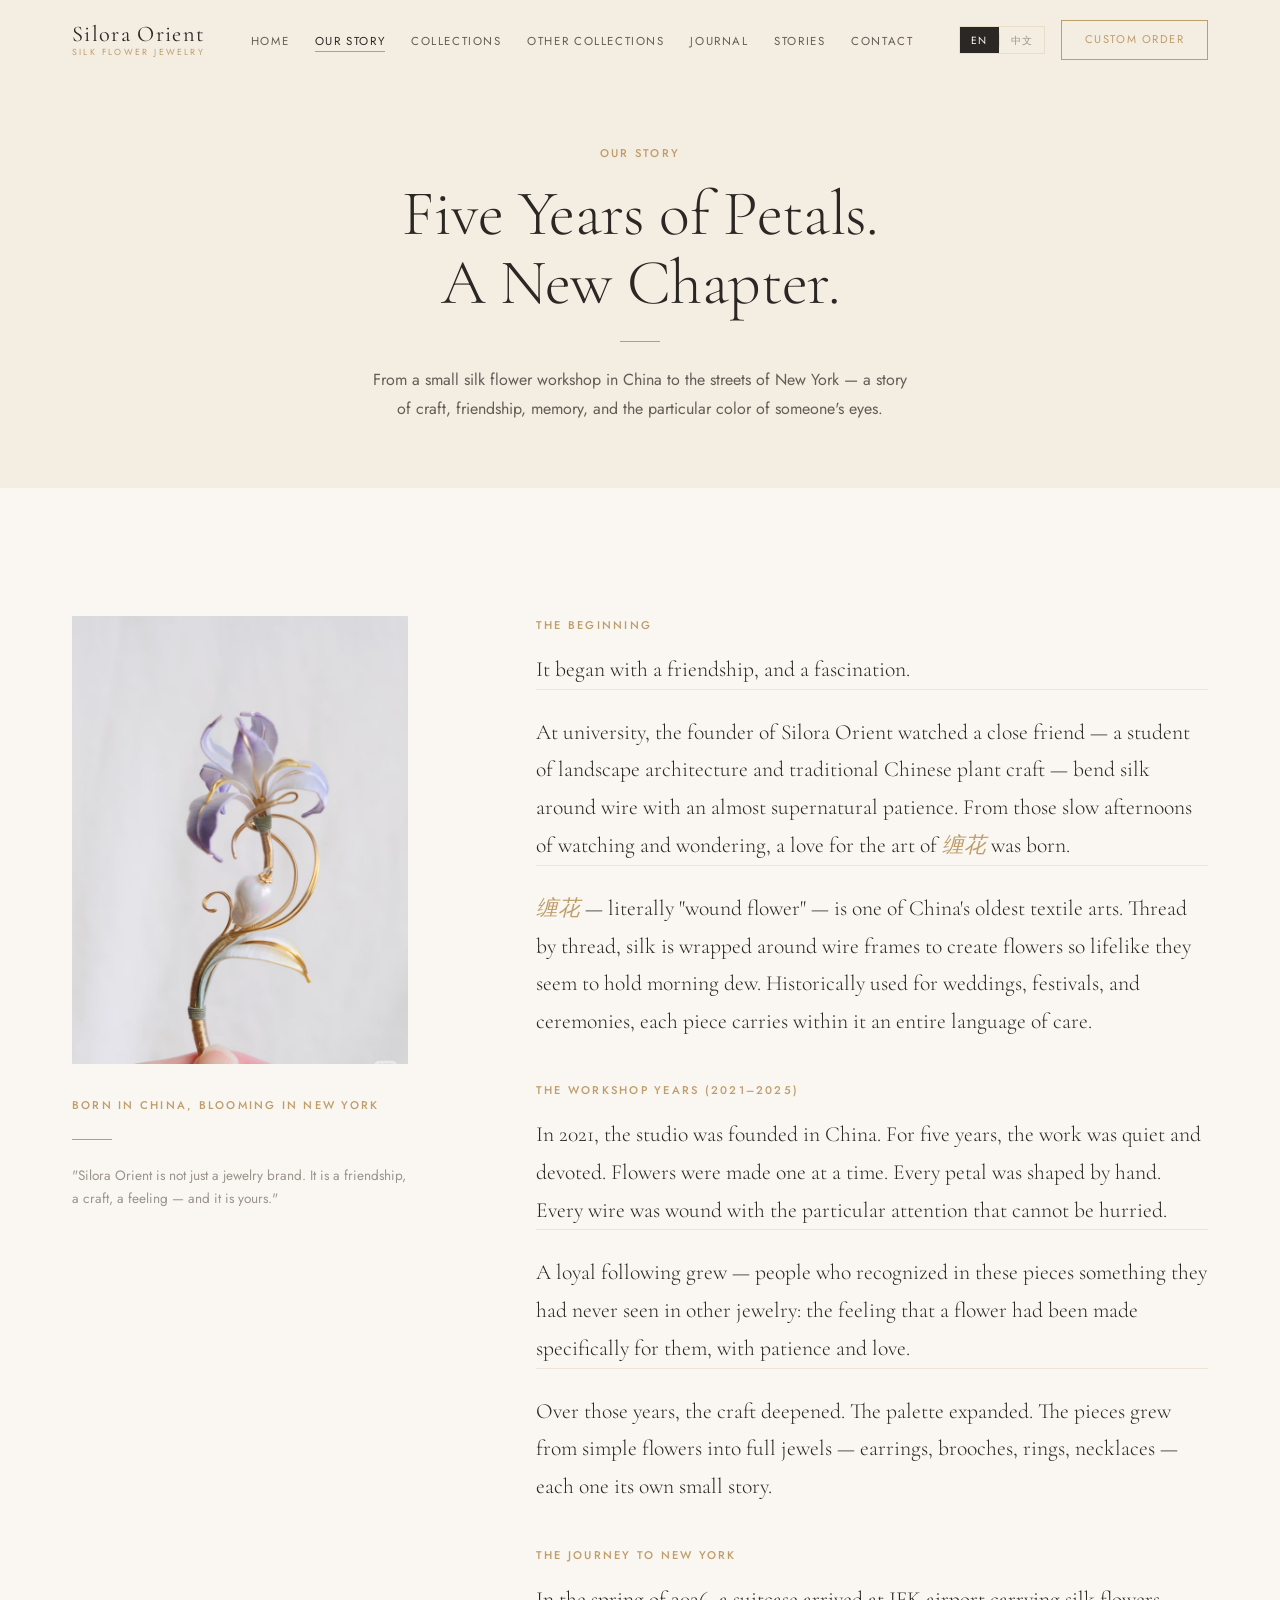
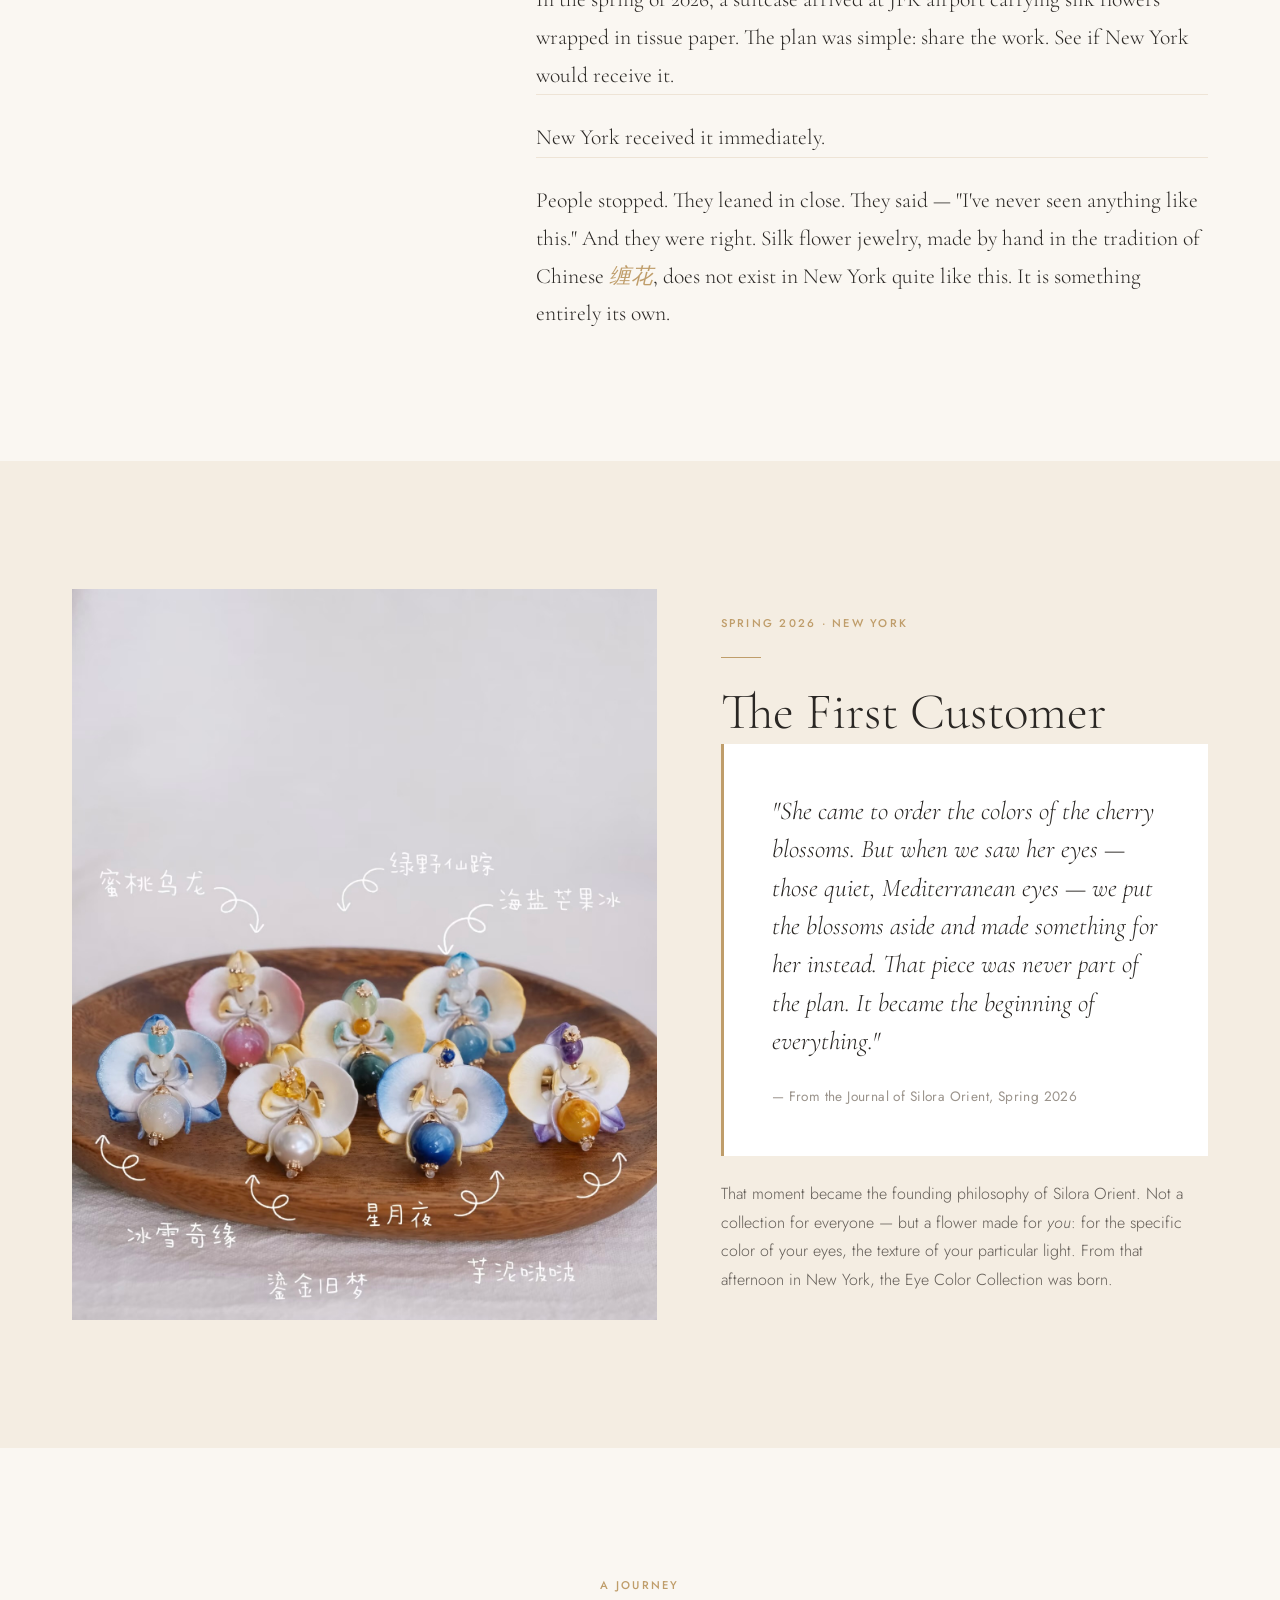
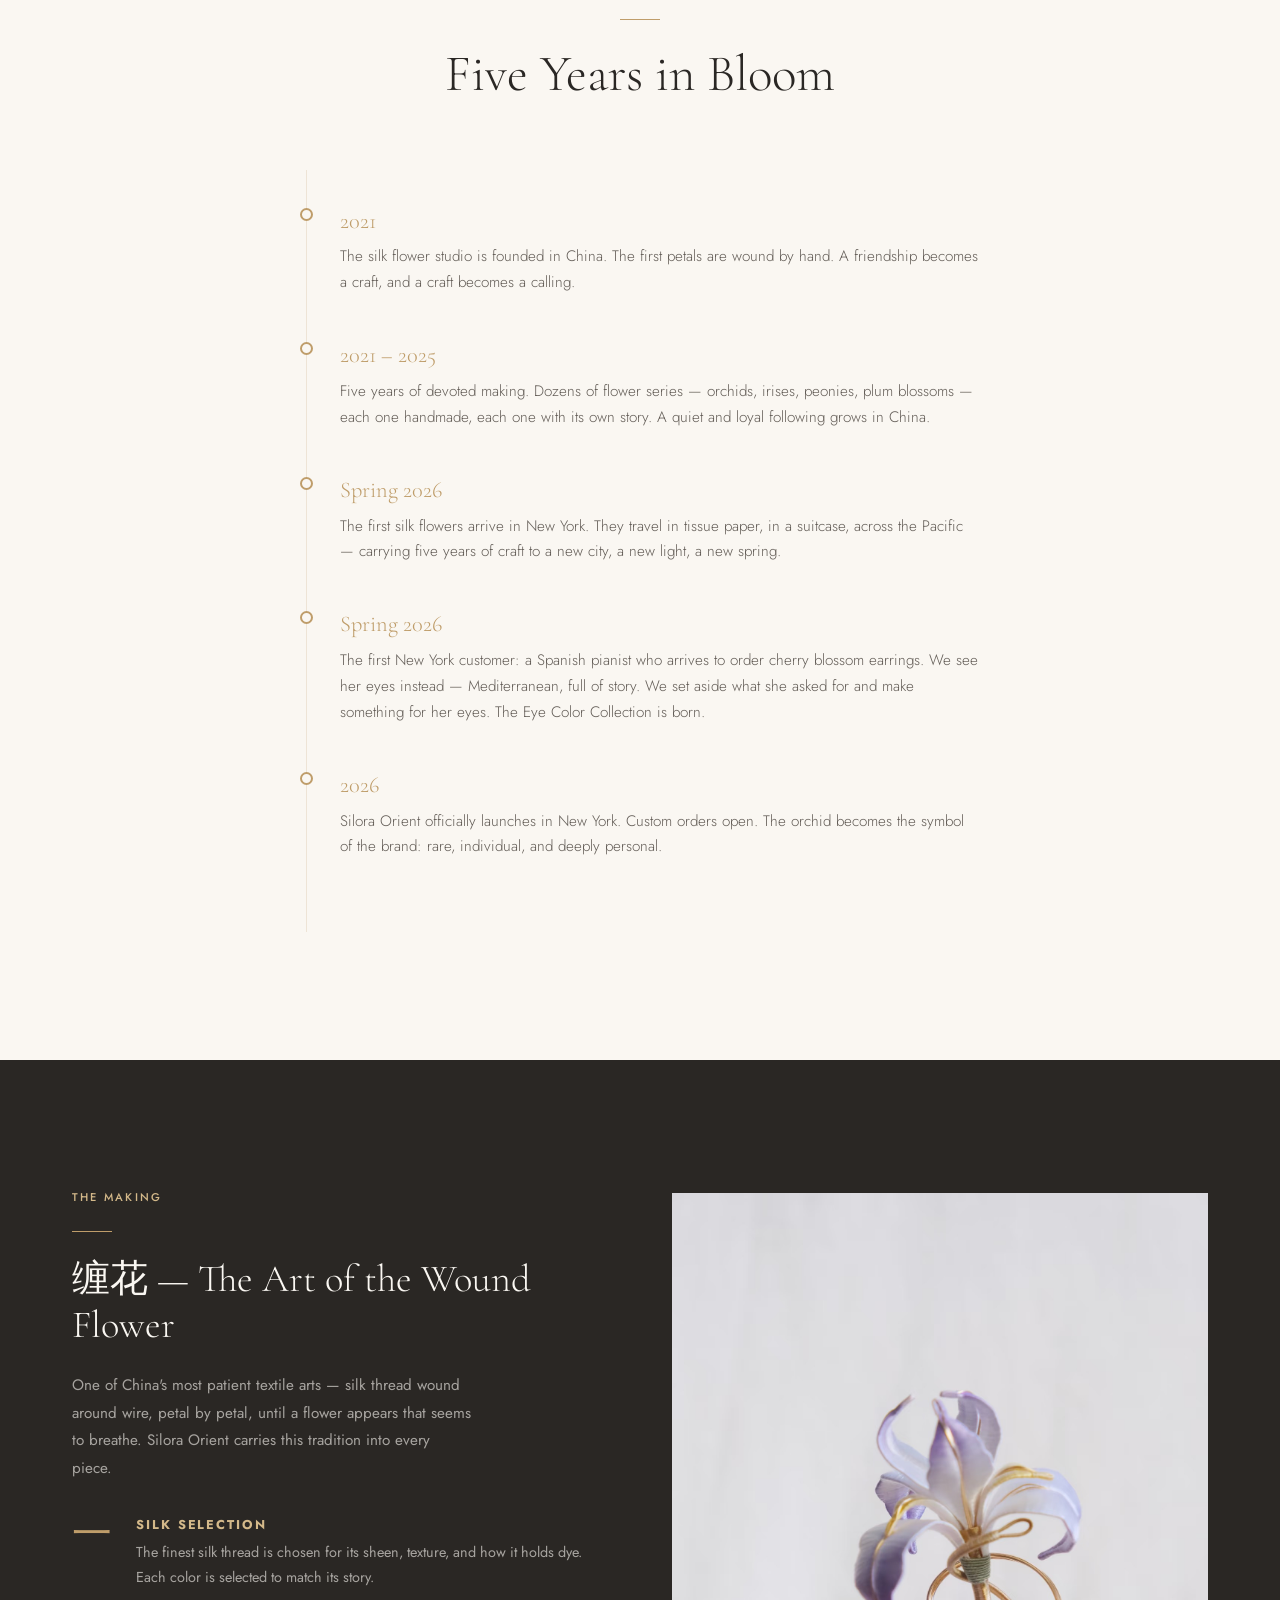
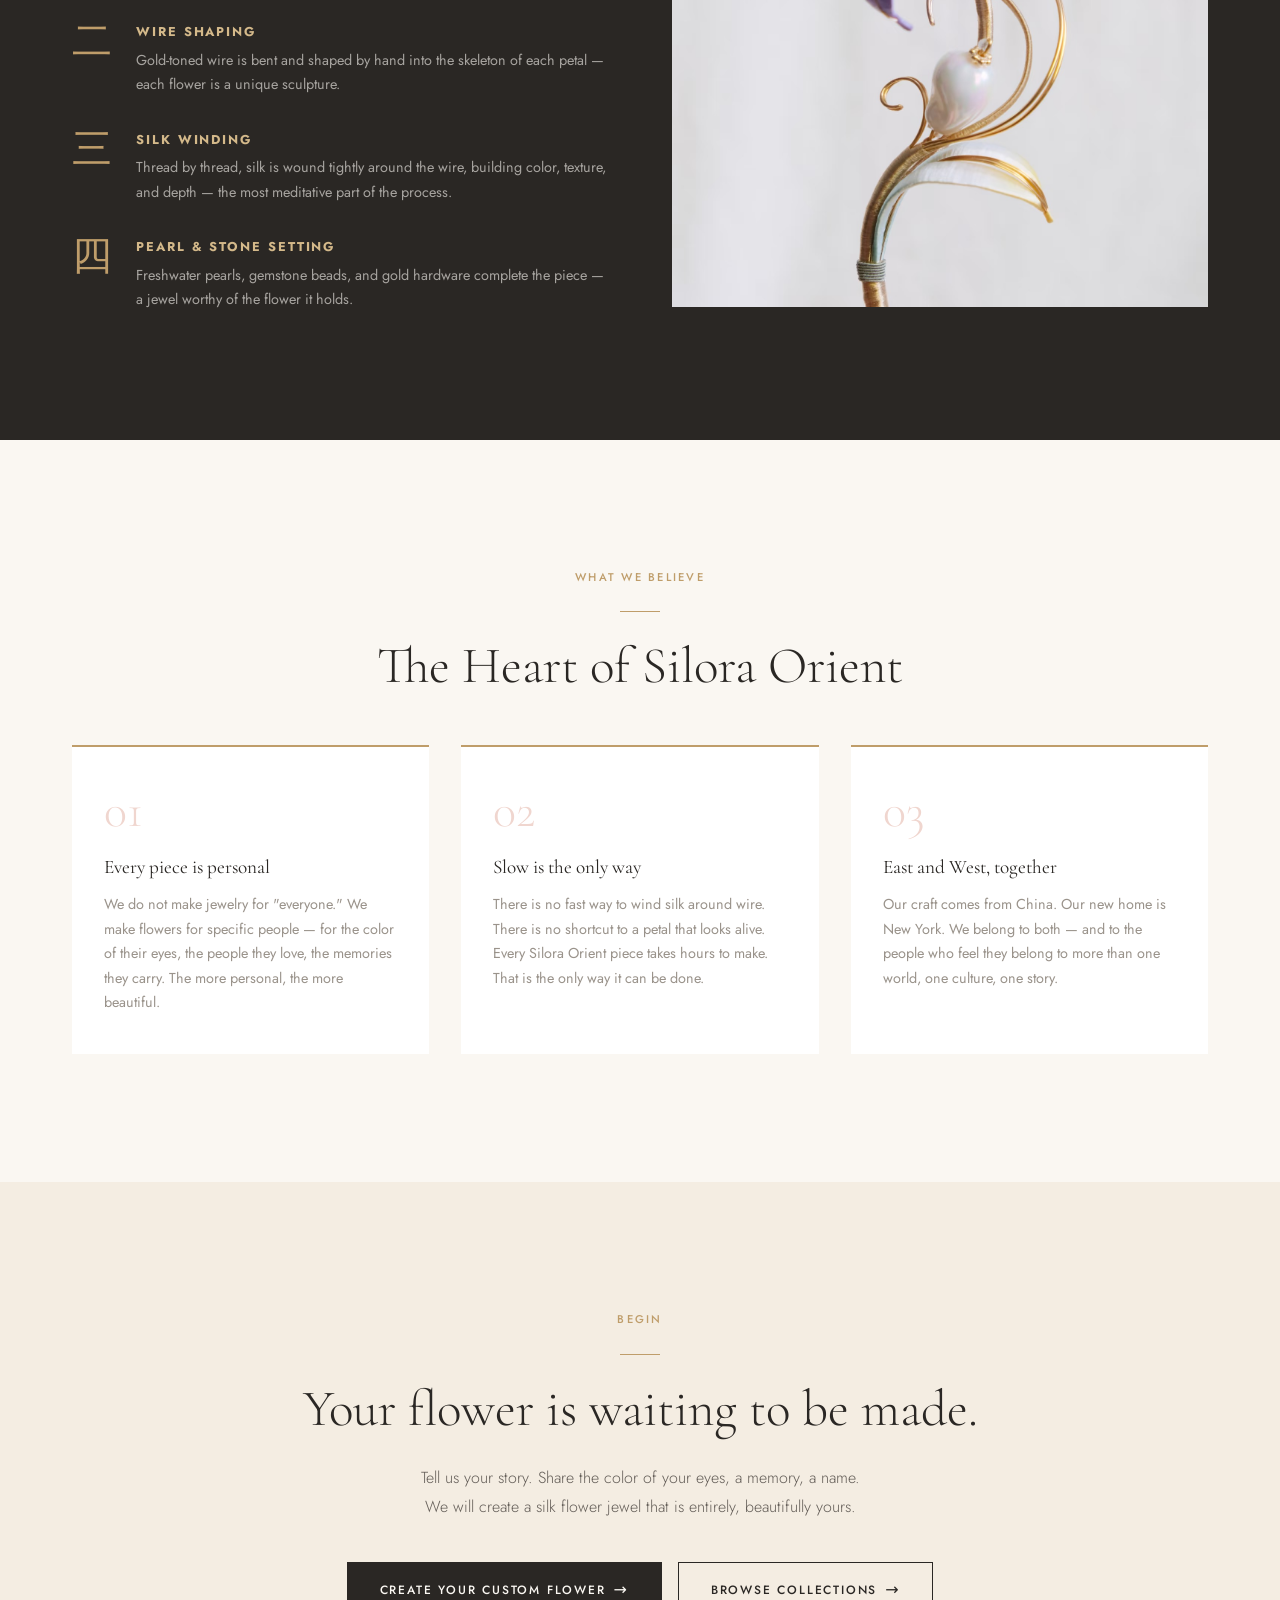
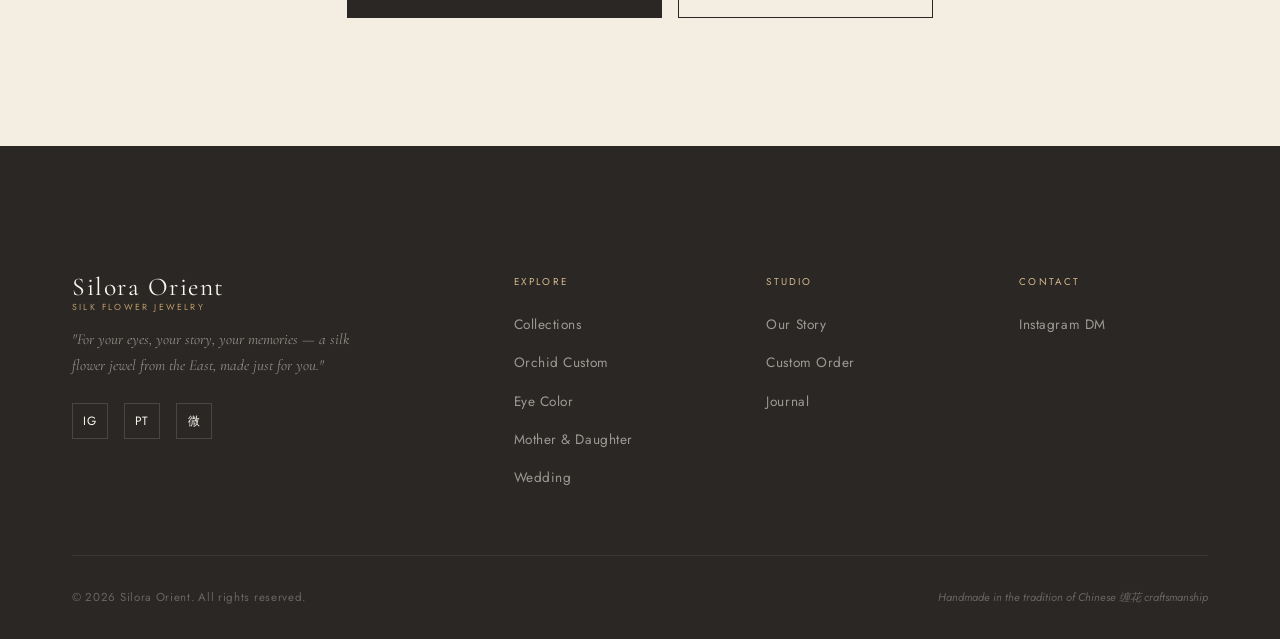
==== about.html @ 45d9e5a3 "Correct pianist story and fix nav wrapping Story: she ordered cherry blossom earrings; we saw her Me" ====
<!DOCTYPE html>
<html lang="en">
<head>
  <meta charset="UTF-8" />
  <meta name="viewport" content="width=device-width, initial-scale=1.0" />
  <title>Our Story — Silora Orient</title>
  <meta name="description" content="The story of Silora Orient — from a Chinese silk flower studio to New York." />
  <link rel="stylesheet" href="styles.css" />
  <style>
    /* ---- About page specific styles ---- */
    .story-section {
      padding: var(--space-xl) 0;
    }
    .story-grid {
      display: grid;
      grid-template-columns: 1fr 2fr;
      gap: var(--space-xl);
      align-items: start;
    }
    .story-sticky {
      position: sticky;
      top: calc(var(--nav-h) + 2rem);
    }
    .story-body {
      display: flex;
      flex-direction: column;
      gap: 2.5rem;
    }
    .story-paragraph {
      font-family: var(--font-serif);
      font-size: clamp(1.1rem, 1.8vw, 1.35rem);
      font-weight: 300;
      line-height: 1.75;
      color: var(--text-dark);
    }
    .story-paragraph em {
      font-style: italic;
      color: var(--gold);
    }
    .story-paragraph + .story-paragraph {
      padding-top: 1.5rem;
      border-top: 1px solid var(--border);
    }

    /* ---- First customer feature ---- */
    .customer-feature {
      background: var(--cream);
      padding: var(--space-xl) 0;
    }
    .customer-inner {
      display: grid;
      grid-template-columns: 1.2fr 1fr;
      gap: var(--space-lg);
      align-items: center;
    }
    .customer-image {
      aspect-ratio: 4/5;
      overflow: hidden;
    }
    .customer-quote-block {
      padding: 3rem;
      background: var(--white);
      border-left: 3px solid var(--gold);
    }
    .customer-quote {
      font-family: var(--font-serif);
      font-size: clamp(1.2rem, 2vw, 1.7rem);
      font-weight: 300;
      font-style: italic;
      line-height: 1.5;
      color: var(--text-dark);
      margin-bottom: 1.5rem;
    }

    /* ---- Values section ---- */
    .values-grid {
      display: grid;
      grid-template-columns: repeat(3, 1fr);
      gap: var(--space-md);
    }
    .value-card {
      padding: 2.5rem 2rem;
      background: var(--white);
      border-top: 2px solid var(--gold);
    }
    .value-number {
      font-family: var(--font-serif);
      font-size: 3rem;
      font-weight: 300;
      color: var(--blush);
      line-height: 1;
      margin-bottom: 1rem;
    }
    .value-title {
      font-family: var(--font-serif);
      font-size: 1.2rem;
      font-weight: 400;
      margin-bottom: 0.5rem;
    }
    .value-body {
      font-size: 0.9rem;
      color: var(--text-light);
      line-height: 1.7;
    }

    /* ---- Founder ---- */
    .founder-section {
      display: grid;
      grid-template-columns: 1fr 1.5fr;
      gap: var(--space-lg);
      align-items: center;
      padding: var(--space-xl) 0;
    }
    .founder-portrait {
      aspect-ratio: 3/4;
      background: linear-gradient(135deg, var(--cream) 0%, var(--cream-mid) 100%);
      display: flex;
      align-items: center;
      justify-content: center;
      overflow: hidden;
    }
    .founder-portrait-placeholder {
      font-family: var(--font-serif);
      font-size: 5rem;
      color: var(--gold);
      opacity: 0.3;
    }

    /* ---- Craft section ---- */
    .craft-section {
      background: var(--text-dark);
      color: var(--ivory);
      padding: var(--space-xl) 0;
    }
    .craft-grid {
      display: grid;
      grid-template-columns: 1fr 1fr;
      gap: var(--space-lg);
      align-items: center;
    }
    .craft-steps {
      display: flex;
      flex-direction: column;
      gap: 2rem;
      margin-top: 2rem;
    }
    .craft-step {
      display: flex;
      gap: 1.5rem;
      align-items: flex-start;
    }
    .craft-step-number {
      font-family: var(--font-serif);
      font-size: 2.5rem;
      font-weight: 300;
      color: var(--gold);
      line-height: 1;
      flex-shrink: 0;
      width: 2.5rem;
      text-align: center;
    }
    .craft-step-text h4 {
      font-family: var(--font-sans);
      font-size: 0.8rem;
      letter-spacing: 0.15em;
      text-transform: uppercase;
      color: var(--gold-light);
      margin-bottom: 0.3rem;
    }
    .craft-step-text p {
      font-size: 0.9rem;
      color: rgba(250,247,242,0.6);
      line-height: 1.7;
    }

    @media (max-width: 768px) {
      .story-grid { grid-template-columns: 1fr; gap: var(--space-md); }
      .story-sticky { position: static; }
      .customer-inner { grid-template-columns: 1fr; }
      .values-grid { grid-template-columns: 1fr; }
      .founder-section { grid-template-columns: 1fr; }
      .craft-grid { grid-template-columns: 1fr; }
    }
  </style>
</head>
<body>

<!-- Navigation -->
<nav class="nav scrolled" id="nav">
  <div class="nav-inner">
    <a href="index.html" class="nav-logo">
      Silora Orient
      <span>Silk Flower Jewelry</span>
    </a>
    <ul class="nav-links">
      <li><a href="index.html"            class="nav-link" data-i18n="nav.home">Home</a></li>
      <li><a href="about.html"            class="nav-link active" data-i18n="nav.our_story">Our Story</a></li>
      <li><a href="collections.html"      class="nav-link" data-i18n="nav.collections">Collections</a></li>
      <li><a href="other-collections.html"class="nav-link" data-i18n="nav.other_collections">Other Collections</a></li>
      <li><a href="journal.html"          class="nav-link" data-i18n="nav.journal">Journal</a></li>
      <li><a href="stories.html"          class="nav-link" data-i18n="nav.stories">Stories</a></li>
      <li><a href="contact.html"          class="nav-link" data-i18n="nav.contact">Contact</a></li>
    </ul>
    <div style="display:flex; align-items:center; gap:1rem;">
      <div class="lang-switch" id="langSwitch">
        <button class="lang-btn active" data-lang="en">EN</button>
        <div class="lang-divider-line"></div>
        <button class="lang-btn" data-lang="zh">中文</button>
      </div>
      <a href="custom.html" class="nav-cta" data-i18n="nav.custom_order">Custom Order</a>
    </div>
    <button class="nav-hamburger" id="hamburger" aria-label="Menu">
      <span></span><span></span><span></span>
    </button>
  </div>
</nav>

<!-- Mobile Menu -->
<div class="mobile-menu" id="mobileMenu">
  <a href="index.html"            class="nav-link" data-i18n="nav.home">Home</a>
  <a href="about.html"            class="nav-link" data-i18n="nav.our_story">Our Story</a>
  <a href="collections.html"      class="nav-link" data-i18n="nav.collections">Collections</a>
  <a href="other-collections.html"class="nav-link" data-i18n="nav.other_collections">Other Collections</a>
  <a href="journal.html"          class="nav-link" data-i18n="nav.journal">Journal</a>
  <a href="stories.html"          class="nav-link" data-i18n="nav.stories">Stories</a>
  <a href="contact.html"          class="nav-link" data-i18n="nav.contact">Contact</a>
  <a href="custom.html" class="btn btn-gold" style="margin-top:1rem;" data-i18n="nav.custom_order">Custom Order</a>
</div>

<!-- Page Hero -->
<div class="page-hero">
  <p class="t-label page-hero-label">Our Story</p>
  <h1 class="t-display page-hero-title" style="font-size: clamp(2.5rem, 5vw, 5rem);">
    Five Years of Petals.<br>A New Chapter.
  </h1>
  <div class="divider"></div>
  <p class="page-hero-desc">
    From a small silk flower workshop in China to the streets of New York — a story of craft, friendship, memory, and the particular color of someone's eyes.
  </p>
</div>

<!-- ============================================================ STORY SECTION -->
<section class="story-section">
  <div class="container">
    <div class="story-grid">

      <!-- Sticky side label -->
      <div class="story-sticky">
        <div style="aspect-ratio: 3/4; overflow: hidden; background: var(--cream);">
          <img src="images/iris-brooch.jpg" alt="Purple iris silk brooch — a symbol of the craft" />
        </div>
        <div style="padding: 2rem 0;">
          <p class="t-label">Born in China, Blooming in New York</p>
          <div class="divider divider-left"></div>
          <p style="font-size: 0.85rem; color: var(--text-light); line-height: 1.7; margin-top: 0.5rem;">
            "Silora Orient is not just a jewelry brand. It is a friendship, a craft, a feeling — and it is yours."
          </p>
        </div>
      </div>

      <!-- Main story text -->
      <div class="story-body">
        <div>
          <p class="t-label" style="margin-bottom: 1rem;">The Beginning</p>
          <p class="story-paragraph reveal">
            It began with a friendship, and a fascination.
          </p>
          <p class="story-paragraph reveal reveal-delay-1">
            At university, the founder of Silora Orient watched a close friend — a student of landscape architecture and traditional Chinese plant craft — bend silk around wire with an almost supernatural patience. From those slow afternoons of watching and wondering, a love for the art of <em>缠花</em> was born.
          </p>
          <p class="story-paragraph reveal reveal-delay-2">
            <em>缠花</em> — literally "wound flower" — is one of China's oldest textile arts. Thread by thread, silk is wrapped around wire frames to create flowers so lifelike they seem to hold morning dew. Historically used for weddings, festivals, and ceremonies, each piece carries within it an entire language of care.
          </p>
        </div>

        <div>
          <p class="t-label" style="margin-bottom: 1rem;">The Workshop Years (2021–2025)</p>
          <p class="story-paragraph reveal">
            In 2021, the studio was founded in China. For five years, the work was quiet and devoted. Flowers were made one at a time. Every petal was shaped by hand. Every wire was wound with the particular attention that cannot be hurried.
          </p>
          <p class="story-paragraph reveal reveal-delay-1">
            A loyal following grew — people who recognized in these pieces something they had never seen in other jewelry: the feeling that a flower had been made specifically for them, with patience and love.
          </p>
          <p class="story-paragraph reveal reveal-delay-2">
            Over those years, the craft deepened. The palette expanded. The pieces grew from simple flowers into full jewels — earrings, brooches, rings, necklaces — each one its own small story.
          </p>
        </div>

        <div>
          <p class="t-label" style="margin-bottom: 1rem;">The Journey to New York</p>
          <p class="story-paragraph reveal">
            In the spring of 2026, a suitcase arrived at JFK airport carrying silk flowers wrapped in tissue paper. The plan was simple: share the work. See if New York would receive it.
          </p>
          <p class="story-paragraph reveal reveal-delay-1">
            New York received it immediately.
          </p>
          <p class="story-paragraph reveal reveal-delay-2">
            People stopped. They leaned in close. They said — "I've never seen anything like this." And they were right. Silk flower jewelry, made by hand in the tradition of Chinese <em>缠花</em>, does not exist in New York quite like this. It is something entirely its own.
          </p>
        </div>
      </div>
    </div>
  </div>
</section>

<!-- ============================================================ FIRST CUSTOMER -->
<div class="customer-feature" id="first-customer">
  <div class="container">
    <div class="customer-inner">
      <div class="customer-image reveal">
        <img src="images/orchid-collection.jpg" alt="Blue and pink silk orchid earrings — made for the first New York customer" />
      </div>
      <div>
        <p class="t-label reveal">Spring 2026 · New York</p>
        <div class="divider divider-left"></div>
        <h2 class="t-headline reveal reveal-delay-1">The First Customer</h2>
        <div class="customer-quote-block reveal reveal-delay-2">
          <p class="customer-quote">
            "She came to order the colors of the cherry blossoms. But when we saw her eyes — those quiet, Mediterranean eyes — we put the blossoms aside and made something for her instead. That piece was never part of the plan. It became the beginning of everything."
          </p>
          <p class="t-small">— From the Journal of Silora Orient, Spring 2026</p>
        </div>
        <p class="t-body reveal reveal-delay-3" style="margin-top: 1.5rem;">
          That moment became the founding philosophy of Silora Orient. Not a collection for everyone — but a flower made for <em>you</em>: for the specific color of your eyes, the texture of your particular light. From that afternoon in New York, the Eye Color Collection was born.
        </p>
      </div>
    </div>
  </div>
</div>

<!-- ============================================================ TIMELINE -->
<section style="background: var(--ivory); padding: var(--space-xl) 0;">
  <div class="container">
    <div style="text-align: center; margin-bottom: 4rem;">
      <p class="t-label reveal">A Journey</p>
      <div class="divider"></div>
      <h2 class="t-headline reveal reveal-delay-1">Five Years in Bloom</h2>
    </div>

    <div class="timeline">
      <div class="timeline-item reveal">
        <div class="timeline-year">2021</div>
        <p class="timeline-text">
          The silk flower studio is founded in China. The first petals are wound by hand. A friendship becomes a craft, and a craft becomes a calling.
        </p>
      </div>

      <div class="timeline-item reveal reveal-delay-1">
        <div class="timeline-year">2021 – 2025</div>
        <p class="timeline-text">
          Five years of devoted making. Dozens of flower series — orchids, irises, peonies, plum blossoms — each one handmade, each one with its own story. A quiet and loyal following grows in China.
        </p>
      </div>

      <div class="timeline-item reveal reveal-delay-2">
        <div class="timeline-year">Spring 2026</div>
        <p class="timeline-text">
          The first silk flowers arrive in New York. They travel in tissue paper, in a suitcase, across the Pacific — carrying five years of craft to a new city, a new light, a new spring.
        </p>
      </div>

      <div class="timeline-item reveal reveal-delay-3">
        <div class="timeline-year">Spring 2026</div>
        <p class="timeline-text">
          The first New York customer: a Spanish pianist who arrives to order cherry blossom earrings. We see her eyes instead — Mediterranean, full of story. We set aside what she asked for and make something for her eyes. The Eye Color Collection is born.
        </p>
      </div>

      <div class="timeline-item reveal reveal-delay-4">
        <div class="timeline-year">2026</div>
        <p class="timeline-text">
          Silora Orient officially launches in New York. Custom orders open. The orchid becomes the symbol of the brand: rare, individual, and deeply personal.
        </p>
      </div>
    </div>
  </div>
</section>

<!-- ============================================================ CRAFT SECTION -->
<section class="craft-section">
  <div class="container">
    <div class="craft-grid">
      <div>
        <p class="t-label" style="color: var(--gold-light);" class="reveal">The Making</p>
        <div class="divider divider-left" style="background: var(--gold); margin-left: 0;"></div>
        <h2 style="font-family: var(--font-serif); font-size: clamp(1.8rem, 3vw, 3rem); font-weight: 300; color: var(--ivory); line-height: 1.2; margin-bottom: 1.5rem;" class="reveal">
          缠花 — The Art of the Wound Flower
        </h2>
        <p style="font-size: 0.95rem; color: rgba(250,247,242,0.6); line-height: 1.8; max-width: 400px;" class="reveal">
          One of China's most patient textile arts — silk thread wound around wire, petal by petal, until a flower appears that seems to breathe. Silora Orient carries this tradition into every piece.
        </p>
        <div class="craft-steps reveal reveal-delay-1">
          <div class="craft-step">
            <div class="craft-step-number">一</div>
            <div class="craft-step-text">
              <h4>Silk Selection</h4>
              <p>The finest silk thread is chosen for its sheen, texture, and how it holds dye. Each color is selected to match its story.</p>
            </div>
          </div>
          <div class="craft-step">
            <div class="craft-step-number">二</div>
            <div class="craft-step-text">
              <h4>Wire Shaping</h4>
              <p>Gold-toned wire is bent and shaped by hand into the skeleton of each petal — each flower is a unique sculpture.</p>
            </div>
          </div>
          <div class="craft-step">
            <div class="craft-step-number">三</div>
            <div class="craft-step-text">
              <h4>Silk Winding</h4>
              <p>Thread by thread, silk is wound tightly around the wire, building color, texture, and depth — the most meditative part of the process.</p>
            </div>
          </div>
          <div class="craft-step">
            <div class="craft-step-number">四</div>
            <div class="craft-step-text">
              <h4>Pearl &amp; Stone Setting</h4>
              <p>Freshwater pearls, gemstone beads, and gold hardware complete the piece — a jewel worthy of the flower it holds.</p>
            </div>
          </div>
        </div>
      </div>

      <div style="aspect-ratio: 3/4; overflow: hidden;" class="reveal">
        <img src="images/iris-brooch.jpg" alt="Detail of the silk iris brooch — gold wire and purple silk petals" style="object-position: center top;" />
      </div>
    </div>
  </div>
</section>

<!-- ============================================================ VALUES -->
<section style="background: var(--ivory); padding: var(--space-xl) 0;">
  <div class="container">
    <div style="text-align: center; margin-bottom: 3rem;">
      <p class="t-label reveal">What We Believe</p>
      <div class="divider"></div>
      <h2 class="t-headline reveal reveal-delay-1">The Heart of Silora Orient</h2>
    </div>

    <div class="values-grid">
      <div class="value-card reveal">
        <div class="value-number">01</div>
        <h3 class="value-title">Every piece is personal</h3>
        <p class="value-body">
          We do not make jewelry for "everyone." We make flowers for specific people — for the color of their eyes, the people they love, the memories they carry. The more personal, the more beautiful.
        </p>
      </div>
      <div class="value-card reveal reveal-delay-1">
        <div class="value-number">02</div>
        <h3 class="value-title">Slow is the only way</h3>
        <p class="value-body">
          There is no fast way to wind silk around wire. There is no shortcut to a petal that looks alive. Every Silora Orient piece takes hours to make. That is the only way it can be done.
        </p>
      </div>
      <div class="value-card reveal reveal-delay-2">
        <div class="value-number">03</div>
        <h3 class="value-title">East and West, together</h3>
        <p class="value-body">
          Our craft comes from China. Our new home is New York. We belong to both — and to the people who feel they belong to more than one world, one culture, one story.
        </p>
      </div>
    </div>
  </div>
</section>

<!-- ============================================================ CTA -->
<section style="background: var(--cream); padding: var(--space-xl) 0; text-align: center;">
  <div class="container">
    <p class="t-label reveal">Begin</p>
    <div class="divider"></div>
    <h2 class="t-headline reveal reveal-delay-1">
      Your flower is waiting to be made.
    </h2>
    <p class="t-body reveal reveal-delay-2" style="max-width: 440px; margin: 1.5rem auto 0;">
      Tell us your story. Share the color of your eyes, a memory, a name. We will create a silk flower jewel that is entirely, beautifully yours.
    </p>
    <div style="display: flex; gap: 1rem; justify-content: center; flex-wrap: wrap; margin-top: 2.5rem;" class="reveal reveal-delay-3">
      <a href="custom.html" class="btn btn-primary btn-arrow">Create Your Custom Flower</a>
      <a href="collections.html" class="btn btn-outline btn-arrow">Browse Collections</a>
    </div>
  </div>
</section>

<!-- ============================================================ FOOTER -->
<footer class="footer">
  <div class="container">
    <div class="footer-top">
      <div class="footer-brand">
        <div class="nav-logo" style="color: var(--ivory); margin-bottom: 1rem;">
          Silora Orient
          <span>Silk Flower Jewelry</span>
        </div>
        <p class="footer-tagline">
          "For your eyes, your story, your memories — a silk flower jewel from the East, made just for you."
        </p>
        <div class="footer-social">
          <a href="#" aria-label="Instagram">IG</a>
          <a href="#" aria-label="Pinterest">PT</a>
          <a href="#" aria-label="WeChat">微</a>
        </div>
      </div>
      <div>
        <p class="footer-col-title">Explore</p>
        <ul class="footer-links">
          <li><a href="collections.html">Collections</a></li>
          <li><a href="collections.html#orchid">Orchid Custom</a></li>
          <li><a href="collections.html#eye-color">Eye Color</a></li>
          <li><a href="collections.html#memory">Mother &amp; Daughter</a></li>
          <li><a href="collections.html#wedding">Wedding</a></li>
        </ul>
      </div>
      <div>
        <p class="footer-col-title">Studio</p>
        <ul class="footer-links">
          <li><a href="about.html">Our Story</a></li>
          <li><a href="custom.html">Custom Order</a></li>
          <li><a href="journal.html">Journal</a></li>
        </ul>
      </div>
      <div>
        <p class="footer-col-title">Contact</p>
        <ul class="footer-links">
          
          <li><a href="#">Instagram DM</a></li>
        </ul>
      </div>
    </div>
    <div class="footer-bottom">
      <p class="footer-copy">© 2026 Silora Orient. All rights reserved.</p>
      <p class="footer-note">Handmade in the tradition of Chinese 缠花 craftsmanship</p>
    </div>
  </div>
</footer>

<script src="main.js"></script>
</body>
</html>
---- styles.css ----
/* ============================================================
   SILORA ORIENT — Design System
   Colors · Typography · Layout · Animations
   ============================================================ */

/* ---------- Google Fonts ---------- */
@import url('https://fonts.googleapis.com/css2?family=Cormorant+Garamond:ital,wght@0,300;0,400;0,500;0,600;1,300;1,400;1,500&family=Jost:wght@300;400;500&display=swap');

/* ---------- Custom Properties ---------- */
:root {
  /* Colors */
  --ivory:      #FAF7F2;
  --cream:      #F4EDE2;
  --cream-mid:  #EDE3D4;
  --blush:      #F0D6CF;
  --blush-deep: #D9A89E;
  --gold:       #BF9D6A;
  --gold-light: #D4B98A;
  --sage:       #A8B89C;
  --sage-light: #C8D5C0;
  --lavender:   #C4BAD4;
  --text-dark:  #2A2724;
  --text-mid:   #635D57;
  --text-light: #9A938B;
  --white:      #FFFFFF;
  --border:     rgba(191, 157, 106, 0.2);
  --shadow:     rgba(42, 39, 36, 0.06);

  /* Typography */
  --font-serif: 'Cormorant Garamond', Georgia, serif;
  --font-sans:  'Jost', system-ui, sans-serif;

  /* Spacing */
  --space-xs:   0.5rem;
  --space-sm:   1rem;
  --space-md:   2rem;
  --space-lg:   4rem;
  --space-xl:   8rem;

  /* Layout */
  --max-w:      1200px;
  --nav-h:      80px;

  /* Transitions */
  --ease:       cubic-bezier(0.25, 0.46, 0.45, 0.94);
  --ease-in:    cubic-bezier(0.4, 0, 1, 1);
  --ease-out:   cubic-bezier(0, 0, 0.2, 1);
  --duration:   0.6s;
}

/* ---------- Reset ---------- */
*, *::before, *::after { box-sizing: border-box; margin: 0; padding: 0; }

html {
  scroll-behavior: smooth;
  font-size: 16px;
}

body {
  font-family: var(--font-sans);
  color: var(--text-dark);
  background: var(--ivory);
  line-height: 1.7;
  -webkit-font-smoothing: antialiased;
  overflow-x: hidden;
}

img { display: block; width: 100%; height: 100%; object-fit: cover; }
a { color: inherit; text-decoration: none; }
ul { list-style: none; }
button { cursor: pointer; border: none; background: none; font-family: inherit; }

/* ---------- Typography Scale ---------- */
.t-display {
  font-family: var(--font-serif);
  font-size: clamp(3rem, 7vw, 6.5rem);
  font-weight: 300;
  line-height: 1.08;
  letter-spacing: -0.01em;
}

.t-headline {
  font-family: var(--font-serif);
  font-size: clamp(2rem, 4vw, 3.5rem);
  font-weight: 300;
  line-height: 1.2;
}

.t-title {
  font-family: var(--font-serif);
  font-size: clamp(1.4rem, 2.5vw, 2rem);
  font-weight: 400;
  line-height: 1.3;
}

.t-label {
  font-family: var(--font-sans);
  font-size: 0.7rem;
  font-weight: 500;
  letter-spacing: 0.2em;
  text-transform: uppercase;
  color: var(--gold);
}

.t-body {
  font-size: 1rem;
  font-weight: 300;
  line-height: 1.8;
  color: var(--text-mid);
}

.t-small {
  font-size: 0.85rem;
  font-weight: 400;
  color: var(--text-light);
  letter-spacing: 0.03em;
}

.t-italic {
  font-family: var(--font-serif);
  font-style: italic;
  font-weight: 300;
}

/* ---------- Layout Utilities ---------- */
.container {
  max-width: var(--max-w);
  margin: 0 auto;
  padding: 0 var(--space-md);
}

.section {
  padding: var(--space-xl) 0;
}

.section-sm {
  padding: var(--space-lg) 0;
}

.grid-2 {
  display: grid;
  grid-template-columns: 1fr 1fr;
  gap: var(--space-md);
}

.grid-3 {
  display: grid;
  grid-template-columns: repeat(3, 1fr);
  gap: var(--space-md);
}

.grid-4 {
  display: grid;
  grid-template-columns: repeat(4, 1fr);
  gap: var(--space-sm);
}

.flex-center {
  display: flex;
  align-items: center;
  justify-content: center;
}

.flex-between {
  display: flex;
  align-items: center;
  justify-content: space-between;
}

.text-center { text-align: center; }
.text-right  { text-align: right; }

/* ---------- Spacers ---------- */
.spacer-sm { height: var(--space-sm); }
.spacer-md { height: var(--space-md); }
.spacer-lg { height: var(--space-lg); }

/* ---------- Divider ---------- */
.divider {
  width: 40px;
  height: 1px;
  background: var(--gold);
  margin: 1.5rem auto;
}
.divider-left { margin-left: 0; }

/* ---------- Buttons ---------- */
.btn {
  display: inline-flex;
  align-items: center;
  gap: 0.5rem;
  padding: 0.85rem 2rem;
  font-family: var(--font-sans);
  font-size: 0.75rem;
  font-weight: 500;
  letter-spacing: 0.15em;
  text-transform: uppercase;
  transition: all 0.35s var(--ease);
}

.btn-primary {
  background: var(--text-dark);
  color: var(--ivory);
  border: 1px solid var(--text-dark);
}
.btn-primary:hover {
  background: var(--gold);
  border-color: var(--gold);
  color: var(--white);
}

.btn-outline {
  background: transparent;
  color: var(--text-dark);
  border: 1px solid var(--text-dark);
}
.btn-outline:hover {
  background: var(--text-dark);
  color: var(--ivory);
}

.btn-gold {
  background: var(--gold);
  color: var(--white);
  border: 1px solid var(--gold);
}
.btn-gold:hover {
  background: transparent;
  color: var(--gold);
}

.btn-ghost {
  background: transparent;
  color: var(--text-mid);
  border: 1px solid var(--border);
  padding: 0.7rem 1.5rem;
}
.btn-ghost:hover {
  border-color: var(--gold);
  color: var(--gold);
}

.btn-arrow::after {
  content: '→';
  font-size: 1rem;
  transition: transform 0.3s;
}
.btn-arrow:hover::after { transform: translateX(4px); }

/* ---------- Navigation ---------- */
.nav {
  position: fixed;
  top: 0; left: 0; right: 0;
  z-index: 100;
  height: var(--nav-h);
  transition: background 0.4s var(--ease), box-shadow 0.4s var(--ease);
}

.nav.scrolled {
  background: rgba(250, 247, 242, 0.96);
  backdrop-filter: blur(12px);
  box-shadow: 0 1px 0 var(--border);
}

.nav-inner {
  max-width: var(--max-w);
  margin: 0 auto;
  padding: 0 var(--space-md);
  height: 100%;
  display: flex;
  align-items: center;
  justify-content: space-between;
}

.nav-logo {
  font-family: var(--font-serif);
  font-size: 1.4rem;
  font-weight: 400;
  letter-spacing: 0.06em;
  color: var(--text-dark);
  line-height: 1;
}

.nav-logo span {
  display: block;
  font-size: 0.55rem;
  font-family: var(--font-sans);
  font-weight: 400;
  letter-spacing: 0.25em;
  text-transform: uppercase;
  color: var(--gold);
  margin-top: 3px;
}

.nav-links {
  display: flex;
  align-items: center;
  gap: 1.6rem;
  flex-wrap: nowrap;
  white-space: nowrap;
}

.nav-link {
  font-family: var(--font-sans);
  font-size: 0.72rem;
  font-weight: 400;
  letter-spacing: 0.14em;
  text-transform: uppercase;
  color: var(--text-mid);
  transition: color 0.25s;
  position: relative;
}

.nav-link::after {
  content: '';
  position: absolute;
  bottom: -3px; left: 0;
  width: 0; height: 1px;
  background: var(--gold);
  transition: width 0.3s var(--ease);
}

.nav-link:hover,
.nav-link.active { color: var(--text-dark); }
.nav-link:hover::after,
.nav-link.active::after { width: 100%; }

.nav-cta {
  font-size: 0.7rem;
  letter-spacing: 0.14em;
  text-transform: uppercase;
  padding: 0.6rem 1.4rem;
  border: 1px solid var(--gold);
  color: var(--gold);
  font-family: var(--font-sans);
  font-weight: 400;
  transition: all 0.3s;
}
.nav-cta:hover {
  background: var(--gold);
  color: var(--white);
}

.nav-hamburger {
  display: none;
  flex-direction: column;
  gap: 5px;
  width: 24px;
  cursor: pointer;
}
.nav-hamburger span {
  display: block;
  height: 1px;
  background: var(--text-dark);
  transition: all 0.3s;
}

/* ---------- Mobile Menu ---------- */
.mobile-menu {
  position: fixed;
  inset: 0;
  background: var(--ivory);
  z-index: 99;
  display: flex;
  flex-direction: column;
  align-items: center;
  justify-content: center;
  gap: 2.5rem;
  opacity: 0;
  pointer-events: none;
  transform: translateY(-10px);
  transition: all 0.4s var(--ease);
}
.mobile-menu.open {
  opacity: 1;
  pointer-events: all;
  transform: translateY(0);
}
.mobile-menu .nav-link {
  font-size: 1rem;
  letter-spacing: 0.2em;
}

/* ---------- Hero ---------- */
.hero {
  min-height: 100vh;
  display: grid;
  grid-template-columns: 1fr 1fr;
  align-items: center;
  padding-top: var(--nav-h);
  position: relative;
  overflow: hidden;
}

.hero-content {
  padding: var(--space-xl) var(--space-md) var(--space-xl) max(var(--space-md), calc((100vw - var(--max-w)) / 2 + var(--space-md)));
  display: flex;
  flex-direction: column;
  gap: 1.5rem;
}

.hero-eyebrow {
  display: flex;
  align-items: center;
  gap: 1rem;
}
.hero-eyebrow::before {
  content: '';
  display: block;
  width: 30px;
  height: 1px;
  background: var(--gold);
}

.hero-title {
  font-family: var(--font-serif);
  font-size: clamp(2.8rem, 5vw, 5.5rem);
  font-weight: 300;
  line-height: 1.06;
  letter-spacing: -0.01em;
}

.hero-title em {
  font-style: italic;
  color: var(--gold);
}

.hero-tagline {
  font-family: var(--font-serif);
  font-size: clamp(1rem, 1.5vw, 1.2rem);
  font-style: italic;
  color: var(--text-mid);
  line-height: 1.7;
  max-width: 420px;
}

.hero-chinese {
  font-size: 0.8rem;
  color: var(--text-light);
  letter-spacing: 0.08em;
  font-family: var(--font-sans);
}

.hero-actions {
  display: flex;
  flex-wrap: wrap;
  gap: 1rem;
  padding-top: 0.5rem;
}

.hero-image {
  position: relative;
  height: 100vh;
  overflow: hidden;
}

.hero-image img {
  width: 100%;
  height: 100%;
  object-fit: cover;
  object-position: center;
}

.hero-image::after {
  content: '';
  position: absolute;
  inset: 0;
  background: linear-gradient(to right, rgba(250,247,242,0.3) 0%, transparent 40%);
}

.hero-scroll {
  position: absolute;
  bottom: 2.5rem;
  left: 50%;
  transform: translateX(-50%);
  display: flex;
  flex-direction: column;
  align-items: center;
  gap: 0.5rem;
  color: var(--text-light);
}
.hero-scroll span { font-size: 0.6rem; letter-spacing: 0.2em; text-transform: uppercase; }
.hero-scroll-line {
  width: 1px;
  height: 40px;
  background: linear-gradient(to bottom, var(--gold), transparent);
  animation: scrollLine 2s infinite;
}

@keyframes scrollLine {
  0%   { transform: scaleY(0); transform-origin: top; opacity: 0; }
  50%  { transform: scaleY(1); transform-origin: top; opacity: 1; }
  100% { transform: scaleY(1); transform-origin: bottom; opacity: 0; }
}

/* ---------- Collection Teasers ---------- */
.collections-teasers {
  display: grid;
  grid-template-columns: repeat(3, 1fr);
  gap: 0;
}

.teaser-card {
  position: relative;
  aspect-ratio: 3/4;
  overflow: hidden;
  cursor: pointer;
}

.teaser-card img {
  transition: transform 0.8s var(--ease);
}

.teaser-card:hover img { transform: scale(1.06); }

.teaser-overlay {
  position: absolute;
  inset: 0;
  background: linear-gradient(to top, rgba(42,39,36,0.7) 0%, transparent 50%);
  display: flex;
  flex-direction: column;
  justify-content: flex-end;
  padding: 2rem 1.8rem;
  color: var(--ivory);
}

.teaser-label {
  font-size: 0.62rem;
  letter-spacing: 0.25em;
  text-transform: uppercase;
  font-family: var(--font-sans);
  color: var(--gold-light);
  margin-bottom: 0.5rem;
}

.teaser-title {
  font-family: var(--font-serif);
  font-size: clamp(1.3rem, 2vw, 1.8rem);
  font-weight: 300;
  line-height: 1.2;
  margin-bottom: 1rem;
}

.teaser-link {
  font-size: 0.65rem;
  letter-spacing: 0.2em;
  text-transform: uppercase;
  font-family: var(--font-sans);
  color: rgba(255,255,255,0.7);
  display: flex;
  align-items: center;
  gap: 0.5rem;
  transition: color 0.3s, gap 0.3s;
}
.teaser-card:hover .teaser-link {
  color: var(--white);
  gap: 0.8rem;
}

/* ---------- Brand Manifesto Section ---------- */
.manifesto {
  background: var(--cream);
  padding: var(--space-xl) var(--space-md);
  text-align: center;
}

.manifesto-quote {
  font-family: var(--font-serif);
  font-size: clamp(1.5rem, 3vw, 2.6rem);
  font-weight: 300;
  font-style: italic;
  line-height: 1.4;
  color: var(--text-dark);
  max-width: 760px;
  margin: 0 auto;
}

.manifesto-quote-zh {
  font-size: clamp(0.85rem, 1.2vw, 1rem);
  color: var(--text-light);
  margin-top: 1.2rem;
  letter-spacing: 0.12em;
}

/* ---------- Story Strip ---------- */
.story-strip {
  display: grid;
  grid-template-columns: 1fr 1fr;
  min-height: 600px;
}

.story-strip-image {
  position: relative;
  overflow: hidden;
}

.story-strip-content {
  background: var(--cream);
  display: flex;
  flex-direction: column;
  justify-content: center;
  padding: var(--space-xl) max(3rem, var(--space-lg));
  gap: 1.5rem;
}

/* ---------- Product Gallery ---------- */
.gallery-strip {
  display: grid;
  grid-template-columns: repeat(4, 1fr);
  gap: 3px;
}

.gallery-item {
  aspect-ratio: 1/1.2;
  overflow: hidden;
  position: relative;
}

.gallery-item img {
  transition: transform 0.7s var(--ease);
}

.gallery-item:hover img { transform: scale(1.05); }

.gallery-item.tall { aspect-ratio: 1/1.8; }
.gallery-item.wide { grid-column: span 2; aspect-ratio: 2/1.2; }

/* ---------- Feature Block ---------- */
.feature-block {
  display: grid;
  grid-template-columns: 1fr 1fr;
  gap: 0;
  min-height: 70vh;
}

.feature-block.reverse .feature-image { order: 2; }
.feature-block.reverse .feature-content { order: 1; }

.feature-image {
  position: relative;
  overflow: hidden;
  min-height: 500px;
}

.feature-content {
  display: flex;
  flex-direction: column;
  justify-content: center;
  padding: var(--space-lg) max(var(--space-lg), 5vw);
  gap: 1.5rem;
}

/* ---------- Collection Cards ---------- */
.collection-card {
  background: var(--white);
  overflow: hidden;
  transition: box-shadow 0.4s var(--ease);
}

.collection-card:hover {
  box-shadow: 0 20px 60px var(--shadow);
}

.collection-card-image {
  aspect-ratio: 4/5;
  overflow: hidden;
  position: relative;
}

.collection-card-image img {
  transition: transform 0.8s var(--ease);
}

.collection-card:hover .collection-card-image img {
  transform: scale(1.06);
}

.collection-card-body {
  padding: 1.5rem;
}

.collection-card-body .t-label {
  margin-bottom: 0.5rem;
}

.collection-card-body .t-title {
  font-size: 1.3rem;
  margin-bottom: 0.5rem;
}

/* ---------- Eye Color Swatches ---------- */
.eye-colors {
  display: grid;
  grid-template-columns: repeat(5, 1fr);
  gap: var(--space-md);
}

.eye-color-card {
  text-align: center;
  cursor: pointer;
  transition: transform 0.3s;
}

.eye-color-card:hover { transform: translateY(-6px); }

.eye-swatch {
  width: 80px;
  height: 80px;
  border-radius: 50%;
  margin: 0 auto 1rem;
  position: relative;
  box-shadow: 0 4px 20px rgba(0,0,0,0.12);
}

.eye-swatch::after {
  content: '';
  position: absolute;
  inset: 6px;
  border-radius: 50%;
  background: rgba(0,0,0,0.25);
}

.swatch-hazel  { background: radial-gradient(circle, #8B7355 40%, #6B4F2A 100%); }
.swatch-blue   { background: radial-gradient(circle, #7EB3D4 40%, #2E6FA6 100%); }
.swatch-green  { background: radial-gradient(circle, #7DA87A 40%, #3D7040 100%); }
.swatch-brown  { background: radial-gradient(circle, #6B4226 40%, #3D2010 100%); }
.swatch-grey   { background: radial-gradient(circle, #9AAAB4 40%, #5C7080 100%); }

/* ---------- Orchid Feature ---------- */
.orchid-feature {
  background: var(--text-dark);
  color: var(--ivory);
  padding: var(--space-xl) 0;
}

.orchid-feature .t-label { color: var(--gold-light); }
.orchid-feature .t-body  { color: rgba(250,247,242,0.7); }

/* ---------- Timeline ---------- */
.timeline {
  position: relative;
  max-width: 680px;
  margin: 0 auto;
  padding: 2rem 0;
}

.timeline::before {
  content: '';
  position: absolute;
  left: 6px; top: 0; bottom: 0;
  width: 1px;
  background: var(--border);
}

.timeline-item {
  position: relative;
  padding-left: 2.5rem;
  padding-bottom: 2.5rem;
}

.timeline-item::before {
  content: '';
  position: absolute;
  left: 0; top: 6px;
  width: 13px; height: 13px;
  border-radius: 50%;
  background: var(--ivory);
  border: 2px solid var(--gold);
  z-index: 1;
}

.timeline-year {
  font-family: var(--font-serif);
  font-size: 1.4rem;
  font-weight: 300;
  color: var(--gold);
  margin-bottom: 0.3rem;
}

.timeline-text {
  font-size: 0.95rem;
  color: var(--text-mid);
  font-weight: 300;
  line-height: 1.7;
}

/* ---------- Custom Order Form ---------- */
.custom-form {
  max-width: 640px;
  margin: 0 auto;
}

.form-step {
  display: none;
  animation: fadeUp 0.5s var(--ease) both;
}
.form-step.active { display: block; }

.form-step-number {
  font-family: var(--font-serif);
  font-size: 5rem;
  font-weight: 300;
  color: var(--blush);
  line-height: 1;
  margin-bottom: 0.5rem;
}

.form-step-title {
  font-family: var(--font-serif);
  font-size: 1.8rem;
  font-weight: 300;
  margin-bottom: 0.5rem;
}

.form-step-desc {
  font-size: 0.9rem;
  color: var(--text-light);
  margin-bottom: 2rem;
}

.form-field {
  margin-bottom: 1.5rem;
}

.form-label {
  display: block;
  font-size: 0.7rem;
  letter-spacing: 0.15em;
  text-transform: uppercase;
  color: var(--text-mid);
  margin-bottom: 0.5rem;
  font-family: var(--font-sans);
  font-weight: 500;
}

.form-input,
.form-textarea,
.form-select {
  width: 100%;
  padding: 0.9rem 1.1rem;
  border: 1px solid var(--border);
  background: var(--white);
  font-family: var(--font-sans);
  font-size: 0.95rem;
  color: var(--text-dark);
  outline: none;
  transition: border-color 0.3s;
  appearance: none;
  border-radius: 0;
}

.form-input:focus,
.form-textarea:focus,
.form-select:focus {
  border-color: var(--gold);
}

.form-textarea {
  min-height: 120px;
  resize: vertical;
  line-height: 1.7;
}

.form-options {
  display: flex;
  flex-wrap: wrap;
  gap: 0.7rem;
  margin-top: 0.5rem;
}

.form-option {
  padding: 0.55rem 1.2rem;
  border: 1px solid var(--border);
  font-size: 0.8rem;
  letter-spacing: 0.05em;
  cursor: pointer;
  transition: all 0.25s;
  background: var(--white);
  color: var(--text-mid);
}

.form-option:hover,
.form-option.selected {
  border-color: var(--gold);
  color: var(--gold);
  background: rgba(191,157,106,0.06);
}

.form-progress {
  display: flex;
  gap: 6px;
  margin-bottom: 3rem;
}

.progress-dot {
  width: 24px; height: 2px;
  background: var(--border);
  transition: background 0.3s;
}
.progress-dot.active { background: var(--gold); }

.form-nav {
  display: flex;
  justify-content: space-between;
  align-items: center;
  margin-top: 2rem;
  padding-top: 1.5rem;
  border-top: 1px solid var(--border);
}

.form-closing {
  text-align: center;
  padding: var(--space-lg) 0;
  display: none;
}
.form-closing.active { display: block; }

/* ---------- Journal Cards ---------- */
.journal-grid {
  display: grid;
  grid-template-columns: repeat(2, 1fr);
  gap: var(--space-md);
}

.journal-card {
  display: grid;
  grid-template-columns: 1fr;
}

.journal-card.featured {
  grid-column: span 2;
  grid-template-columns: 1fr 1fr;
}

.journal-card-image {
  aspect-ratio: 3/2;
  overflow: hidden;
  background: var(--cream);
}

.journal-card.featured .journal-card-image {
  aspect-ratio: unset;
  min-height: 400px;
}

.journal-card-image img {
  transition: transform 0.8s var(--ease);
}
.journal-card:hover .journal-card-image img {
  transform: scale(1.04);
}

.journal-card-body {
  padding: 1.8rem;
  background: var(--white);
  display: flex;
  flex-direction: column;
  gap: 0.8rem;
  justify-content: center;
}

.journal-date {
  font-size: 0.65rem;
  letter-spacing: 0.2em;
  text-transform: uppercase;
  color: var(--text-light);
}

.journal-title {
  font-family: var(--font-serif);
  font-size: 1.4rem;
  font-weight: 300;
  line-height: 1.3;
  color: var(--text-dark);
  transition: color 0.25s;
}
.journal-card:hover .journal-title { color: var(--gold); }

.journal-excerpt {
  font-size: 0.9rem;
  color: var(--text-light);
  line-height: 1.7;
}

/* ---------- Footer ---------- */
.footer {
  background: var(--text-dark);
  color: var(--ivory);
  padding: var(--space-xl) 0 var(--space-md);
}

.footer-top {
  display: grid;
  grid-template-columns: 2fr 1fr 1fr 1fr;
  gap: var(--space-lg);
  margin-bottom: var(--space-lg);
}

.footer-brand .nav-logo {
  color: var(--ivory);
  font-size: 1.6rem;
  margin-bottom: 1rem;
}

.footer-tagline {
  font-family: var(--font-serif);
  font-style: italic;
  font-size: 0.95rem;
  color: rgba(250,247,242,0.5);
  line-height: 1.7;
  max-width: 280px;
  margin-bottom: 1.5rem;
}

.footer-social {
  display: flex;
  gap: 1rem;
}

.footer-social a {
  width: 36px; height: 36px;
  border: 1px solid rgba(250,247,242,0.15);
  display: flex;
  align-items: center;
  justify-content: center;
  font-size: 0.75rem;
  letter-spacing: 0.05em;
  transition: all 0.3s;
}
.footer-social a:hover {
  border-color: var(--gold);
  color: var(--gold);
}

.footer-col-title {
  font-size: 0.62rem;
  letter-spacing: 0.22em;
  text-transform: uppercase;
  color: var(--gold-light);
  margin-bottom: 1.2rem;
}

.footer-links {
  display: flex;
  flex-direction: column;
  gap: 0.7rem;
}

.footer-links a {
  font-size: 0.85rem;
  color: rgba(250,247,242,0.55);
  letter-spacing: 0.04em;
  transition: color 0.25s;
}
.footer-links a:hover { color: var(--ivory); }

.footer-bottom {
  border-top: 1px solid rgba(250,247,242,0.08);
  padding-top: var(--space-md);
  display: flex;
  justify-content: space-between;
  align-items: center;
  flex-wrap: wrap;
  gap: 1rem;
}

.footer-copy {
  font-size: 0.72rem;
  color: rgba(250,247,242,0.3);
  letter-spacing: 0.06em;
}

.footer-note {
  font-size: 0.7rem;
  color: rgba(250,247,242,0.3);
  font-style: italic;
}

/* ---------- Page Hero (inner pages) ---------- */
.page-hero {
  padding: calc(var(--nav-h) + var(--space-lg)) 0 var(--space-lg);
  text-align: center;
  background: var(--cream);
}

.page-hero-label { margin-bottom: 1rem; }
.page-hero-title { margin-bottom: 1rem; }
.page-hero-desc {
  max-width: 540px;
  margin: 0 auto;
  font-size: 1rem;
  color: var(--text-mid);
  line-height: 1.8;
}

/* ---------- Floral Decorative SVG ---------- */
.floral-accent {
  display: flex;
  justify-content: center;
  margin: 2rem 0;
  opacity: 0.35;
}

/* ---------- Animations (JS-driven) ---------- */
.reveal {
  opacity: 0;
  transform: translateY(30px);
  transition: opacity 0.8s var(--ease), transform 0.8s var(--ease);
}

.reveal.visible {
  opacity: 1;
  transform: translateY(0);
}

.reveal-delay-1 { transition-delay: 0.1s; }
.reveal-delay-2 { transition-delay: 0.2s; }
.reveal-delay-3 { transition-delay: 0.3s; }
.reveal-delay-4 { transition-delay: 0.4s; }
.reveal-delay-5 { transition-delay: 0.5s; }

@keyframes fadeUp {
  from { opacity: 0; transform: translateY(20px); }
  to   { opacity: 1; transform: translateY(0);    }
}

@keyframes fadeIn {
  from { opacity: 0; }
  to   { opacity: 1; }
}

/* ---------- Color Plate (image fallback bg) ---------- */
.img-bg-orchid  { background: linear-gradient(135deg, #F5EDE0 0%, #E8D5D0 100%); }
.img-bg-iris    { background: linear-gradient(135deg, #E8E4F0 0%, #D4CBD8 100%); }
.img-bg-garden  { background: linear-gradient(135deg, #E8EDDE 0%, #D5E4CC 100%); }
.img-bg-pearl   { background: linear-gradient(135deg, #F5F0E8 0%, #EDE8DC 100%); }

/* ---------- Special Highlight: First Customer ---------- */
.first-customer {
  background: linear-gradient(135deg, var(--text-dark) 50%, #1A1714 100%);
  color: var(--ivory);
  padding: var(--space-xl) 0;
  position: relative;
  overflow: hidden;
}

.first-customer::before {
  content: '';
  position: absolute;
  top: -40%; right: -10%;
  width: 60%;
  height: 180%;
  background: radial-gradient(ellipse, rgba(191,157,106,0.12) 0%, transparent 70%);
}

/* ---------- Packaging / Brand Assets ---------- */
.brand-assets {
  background: var(--cream);
  padding: var(--space-lg);
  border-left: 2px solid var(--gold);
  margin: var(--space-md) 0;
}

/* ---------- Responsive ---------- */
@media (max-width: 1024px) {
  .hero { grid-template-columns: 1fr; min-height: auto; }
  .hero-image { height: 60vh; }
  .hero-content {
    padding: calc(var(--nav-h) + 3rem) var(--space-md) 3rem;
  }

  .footer-top { grid-template-columns: 1fr 1fr; }
  .eye-colors { grid-template-columns: repeat(3, 1fr); }
  .grid-4 { grid-template-columns: repeat(2, 1fr); }
  .gallery-strip { grid-template-columns: repeat(2, 1fr); }
  .gallery-item.wide { grid-column: span 1; }
}

@media (max-width: 768px) {
  :root {
    --space-xl: 5rem;
    --space-lg: 3rem;
  }

  .nav-links, .nav-cta { display: none; }
  .nav-hamburger { display: flex; }

  .collections-teasers { grid-template-columns: 1fr; }
  .teaser-card { aspect-ratio: 4/3; }

  .grid-2, .grid-3 { grid-template-columns: 1fr; }

  .story-strip { grid-template-columns: 1fr; }
  .story-strip-content { padding: 3rem var(--space-md); }

  .feature-block { grid-template-columns: 1fr; }
  .feature-block.reverse .feature-image { order: -1; }

  .journal-grid { grid-template-columns: 1fr; }
  .journal-card.featured {
    grid-column: span 1;
    grid-template-columns: 1fr;
  }

  .eye-colors { grid-template-columns: repeat(2, 1fr); gap: 1rem; }

  .footer-top { grid-template-columns: 1fr; gap: var(--space-md); }
  .footer-bottom { flex-direction: column; text-align: center; }

  .hero-actions { flex-direction: column; width: fit-content; }

  .orchid-feature .grid-2 { grid-template-columns: 1fr; }
}

@media (max-width: 480px) {
  .eye-colors { grid-template-columns: 1fr 1fr; }
  .gallery-strip { grid-template-columns: 1fr; }
}

/* ============================================================
   ADDONS — Modals · Pricing · Language Switch · Clip-on
   ============================================================ */

/* ---------- Language Switcher ---------- */
.lang-switch {
  display: flex;
  align-items: center;
  gap: 0;
  border: 1px solid var(--border);
  font-family: var(--font-sans);
  font-size: 0.65rem;
  letter-spacing: 0.12em;
  overflow: hidden;
}
.lang-btn {
  padding: 0.35rem 0.7rem;
  cursor: pointer;
  color: var(--text-light);
  background: transparent;
  border: none;
  font-family: inherit;
  font-size: inherit;
  letter-spacing: inherit;
  transition: all 0.25s;
}
.lang-btn.active {
  background: var(--text-dark);
  color: var(--ivory);
}
.lang-btn:hover:not(.active) { color: var(--gold); }
.lang-divider-line {
  width: 1px;
  height: 14px;
  background: var(--border);
}

/* ---------- Modal Overlay ---------- */
.modal-overlay {
  position: fixed;
  inset: 0;
  background: rgba(42, 39, 36, 0.55);
  backdrop-filter: blur(4px);
  z-index: 200;
  display: flex;
  align-items: center;
  justify-content: center;
  padding: 1.5rem;
  opacity: 0;
  pointer-events: none;
  transition: opacity 0.35s var(--ease);
}
.modal-overlay.open {
  opacity: 1;
  pointer-events: all;
}
.modal-box {
  background: var(--ivory);
  max-width: 520px;
  width: 100%;
  padding: 3rem;
  position: relative;
  transform: translateY(20px);
  transition: transform 0.4s var(--ease);
  max-height: 90vh;
  overflow-y: auto;
}
.modal-overlay.open .modal-box {
  transform: translateY(0);
}
.modal-close {
  position: absolute;
  top: 1.2rem;
  right: 1.5rem;
  font-size: 1.2rem;
  color: var(--text-light);
  cursor: pointer;
  background: none;
  border: none;
  line-height: 1;
  transition: color 0.2s;
}
.modal-close:hover { color: var(--text-dark); }
.modal-product-name {
  font-family: var(--font-serif);
  font-size: 0.75rem;
  letter-spacing: 0.15em;
  text-transform: uppercase;
  color: var(--gold);
  margin-bottom: 0.3rem;
}
.modal-title {
  font-family: var(--font-serif);
  font-size: 1.6rem;
  font-weight: 300;
  margin-bottom: 0.5rem;
}
.modal-note {
  font-size: 0.82rem;
  color: var(--text-light);
  line-height: 1.6;
  margin-bottom: 2rem;
  padding-bottom: 1.5rem;
  border-bottom: 1px solid var(--border);
}
.modal-form .form-field { margin-bottom: 1.2rem; }
.modal-success {
  display: none;
  text-align: center;
  padding: 2rem 0;
}
.modal-success.active { display: block; }
.modal-success-icon {
  font-family: var(--font-serif);
  font-size: 3rem;
  color: var(--gold);
  margin-bottom: 1rem;
}

/* ---------- Pricing Button ---------- */
.btn-pricing {
  display: inline-flex;
  align-items: center;
  gap: 0.4rem;
  font-family: var(--font-sans);
  font-size: 0.65rem;
  letter-spacing: 0.15em;
  text-transform: uppercase;
  color: var(--text-light);
  border: 1px solid var(--border);
  padding: 0.45rem 0.9rem;
  cursor: pointer;
  transition: all 0.25s;
  background: transparent;
  margin-top: 0.8rem;
}
.btn-pricing:hover {
  color: var(--gold);
  border-color: var(--gold);
}
.btn-pricing::before { content: '✦'; font-size: 0.5rem; }

/* ---------- Clip-on Lightbox ---------- */
.lightbox-overlay {
  position: fixed;
  inset: 0;
  background: rgba(42, 39, 36, 0.75);
  z-index: 300;
  display: flex;
  align-items: center;
  justify-content: center;
  padding: 2rem;
  opacity: 0;
  pointer-events: none;
  transition: opacity 0.3s;
}
.lightbox-overlay.open {
  opacity: 1;
  pointer-events: all;
}
.lightbox-box {
  max-width: 460px;
  width: 100%;
  background: var(--ivory);
  padding: 2rem;
  text-align: center;
  position: relative;
}
.lightbox-img {
  width: 100%;
  aspect-ratio: 1/1;
  object-fit: cover;
  margin-bottom: 1.2rem;
}
.lightbox-close {
  position: absolute;
  top: 0.8rem; right: 1rem;
  font-size: 1.2rem;
  color: var(--text-light);
  cursor: pointer;
  background: none;
  border: none;
}
.clip-on-note {
  font-size: 0.8rem;
  color: var(--text-mid);
  margin-top: 1rem;
}
.clip-on-link {
  color: var(--gold);
  text-decoration: underline;
  cursor: pointer;
  font-size: inherit;
  background: none;
  border: none;
  font-family: inherit;
  padding: 0;
}

/* ---------- File Upload Field ---------- */
.form-upload {
  width: 100%;
  padding: 1.5rem;
  border: 1px dashed var(--border);
  background: var(--white);
  text-align: center;
  cursor: pointer;
  transition: border-color 0.3s;
  font-family: var(--font-sans);
  font-size: 0.82rem;
  color: var(--text-light);
}
.form-upload:hover { border-color: var(--gold); }
.form-upload input[type="file"] { display: none; }
.form-upload-label { cursor: pointer; }
.form-upload-icon { font-size: 1.5rem; color: var(--gold); margin-bottom: 0.5rem; }

/* ---------- Inspiration Note ---------- */
.inspiration-note {
  background: var(--cream);
  border-left: 2px solid var(--sage);
  padding: 1rem 1.2rem;
  margin-top: 1.5rem;
  font-size: 0.82rem;
  color: var(--text-mid);
  line-height: 1.7;
}
.inspiration-note a { color: var(--gold); text-decoration: underline; }

/* ---------- Other Collections page tag chips ---------- */
.collection-tags {
  display: flex;
  flex-wrap: wrap;
  gap: 0.5rem;
  margin-top: 0.5rem;
}
.collection-tag {
  font-size: 0.6rem;
  letter-spacing: 0.15em;
  text-transform: uppercase;
  padding: 0.25rem 0.6rem;
  border: 1px solid var(--border);
  color: var(--text-light);
}

/* ---------- Documentary page video embed ---------- */
.video-wrapper {
  position: relative;
  width: 100%;
  padding-bottom: 56.25%; /* 16:9 */
  height: 0;
  overflow: hidden;
  background: var(--text-dark);
}
.video-wrapper iframe,
.video-wrapper video {
  position: absolute;
  top: 0; left: 0;
  width: 100%; height: 100%;
  border: none;
}
.video-placeholder {
  position: absolute;
  inset: 0;
  display: flex;
  flex-direction: column;
  align-items: center;
  justify-content: center;
  color: rgba(250,247,242,0.4);
  gap: 1rem;
}
.video-placeholder-icon {
  font-size: 4rem;
  color: var(--gold);
  opacity: 0.5;
}
.video-placeholder p {
  font-size: 0.8rem;
  letter-spacing: 0.15em;
  text-transform: uppercase;
}

/* ---------- Formspree success ---------- */
.contact-success {
  display: none;
  text-align: center;
  padding: 3rem;
  background: var(--cream);
}
.contact-success.active { display: block; }
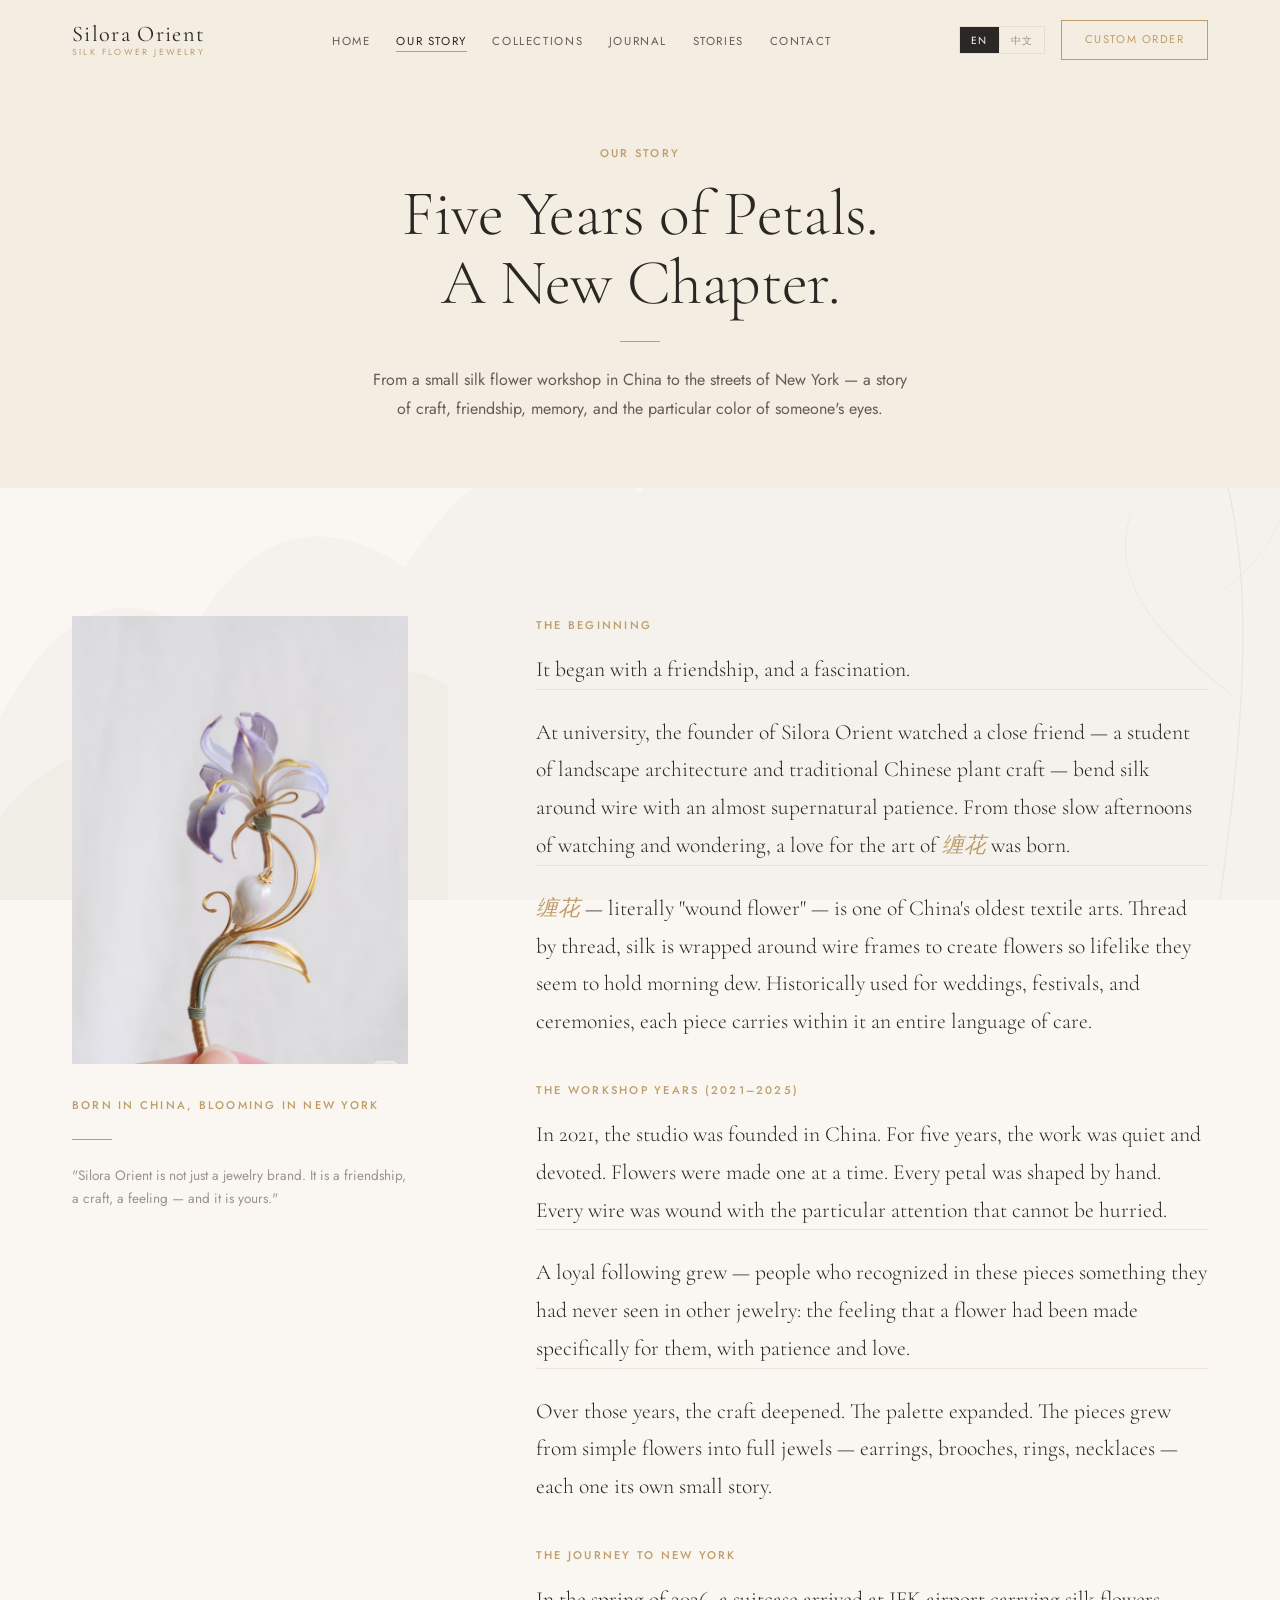
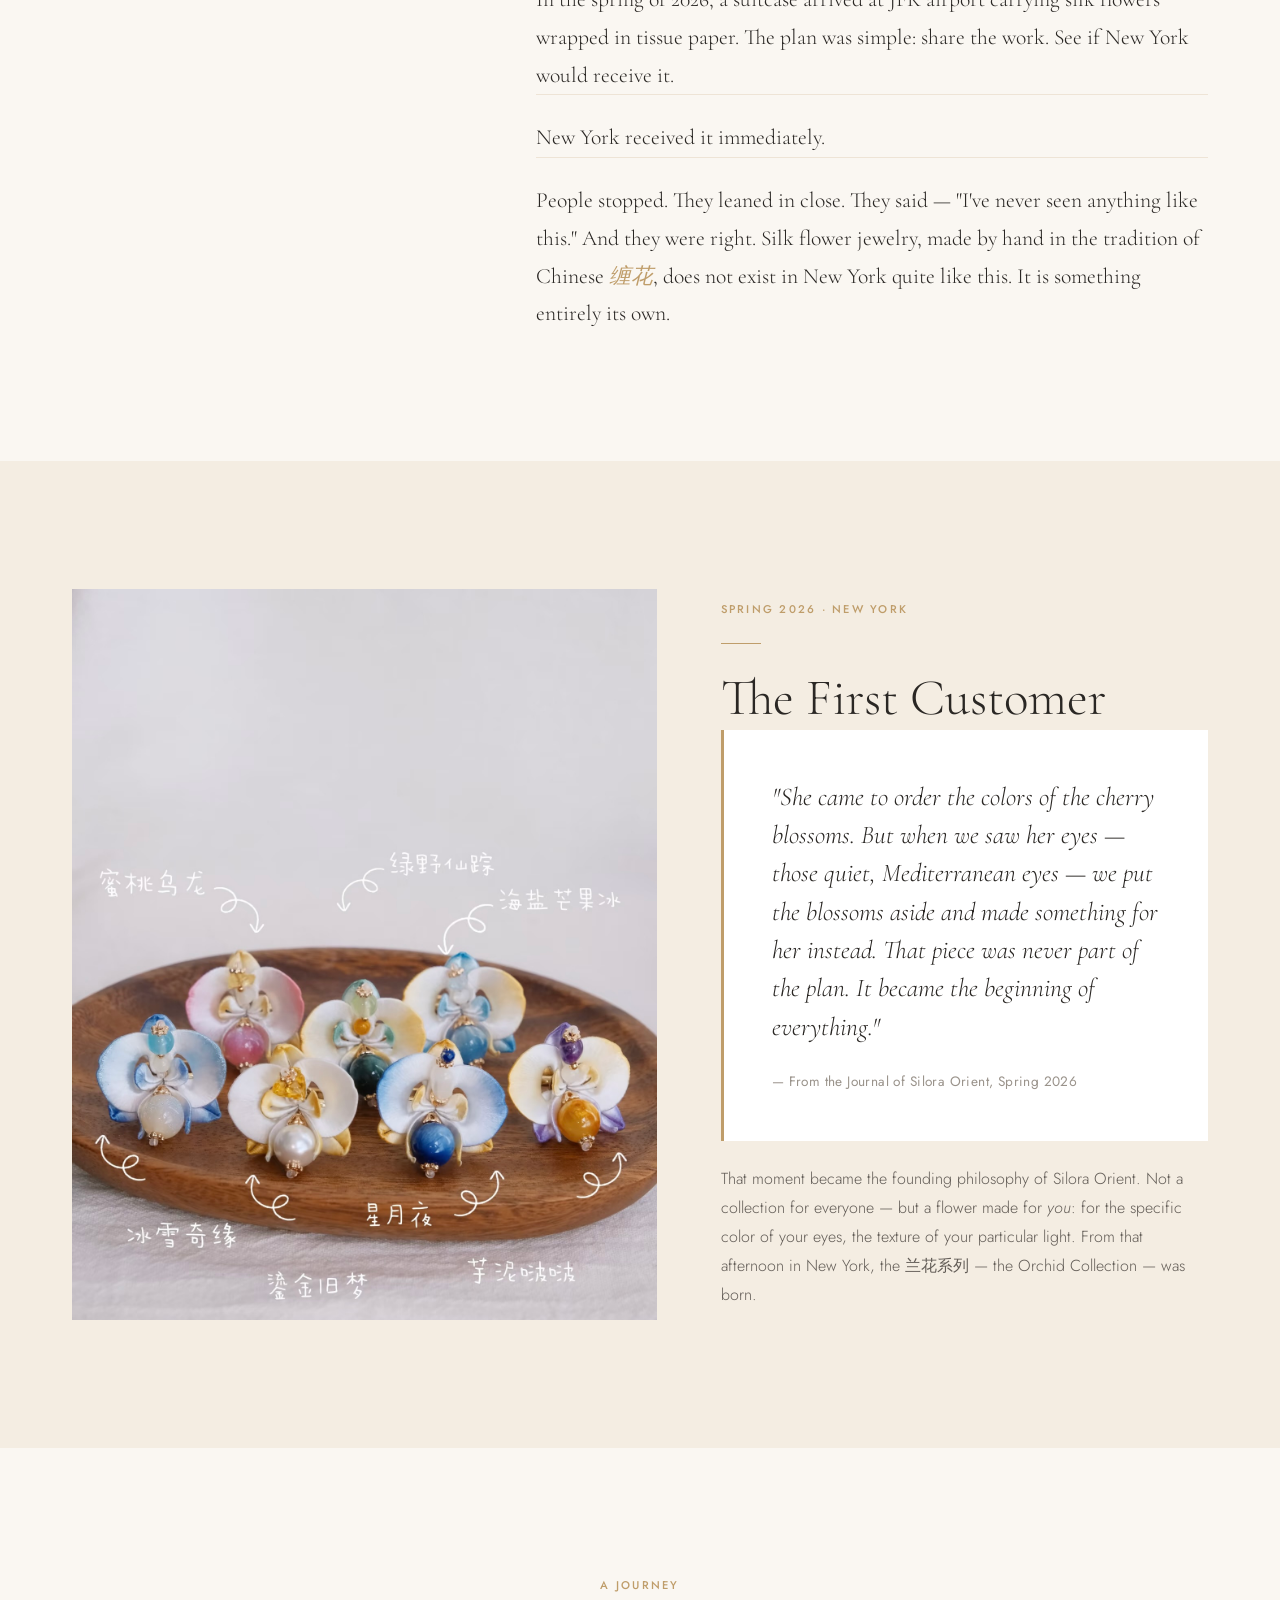
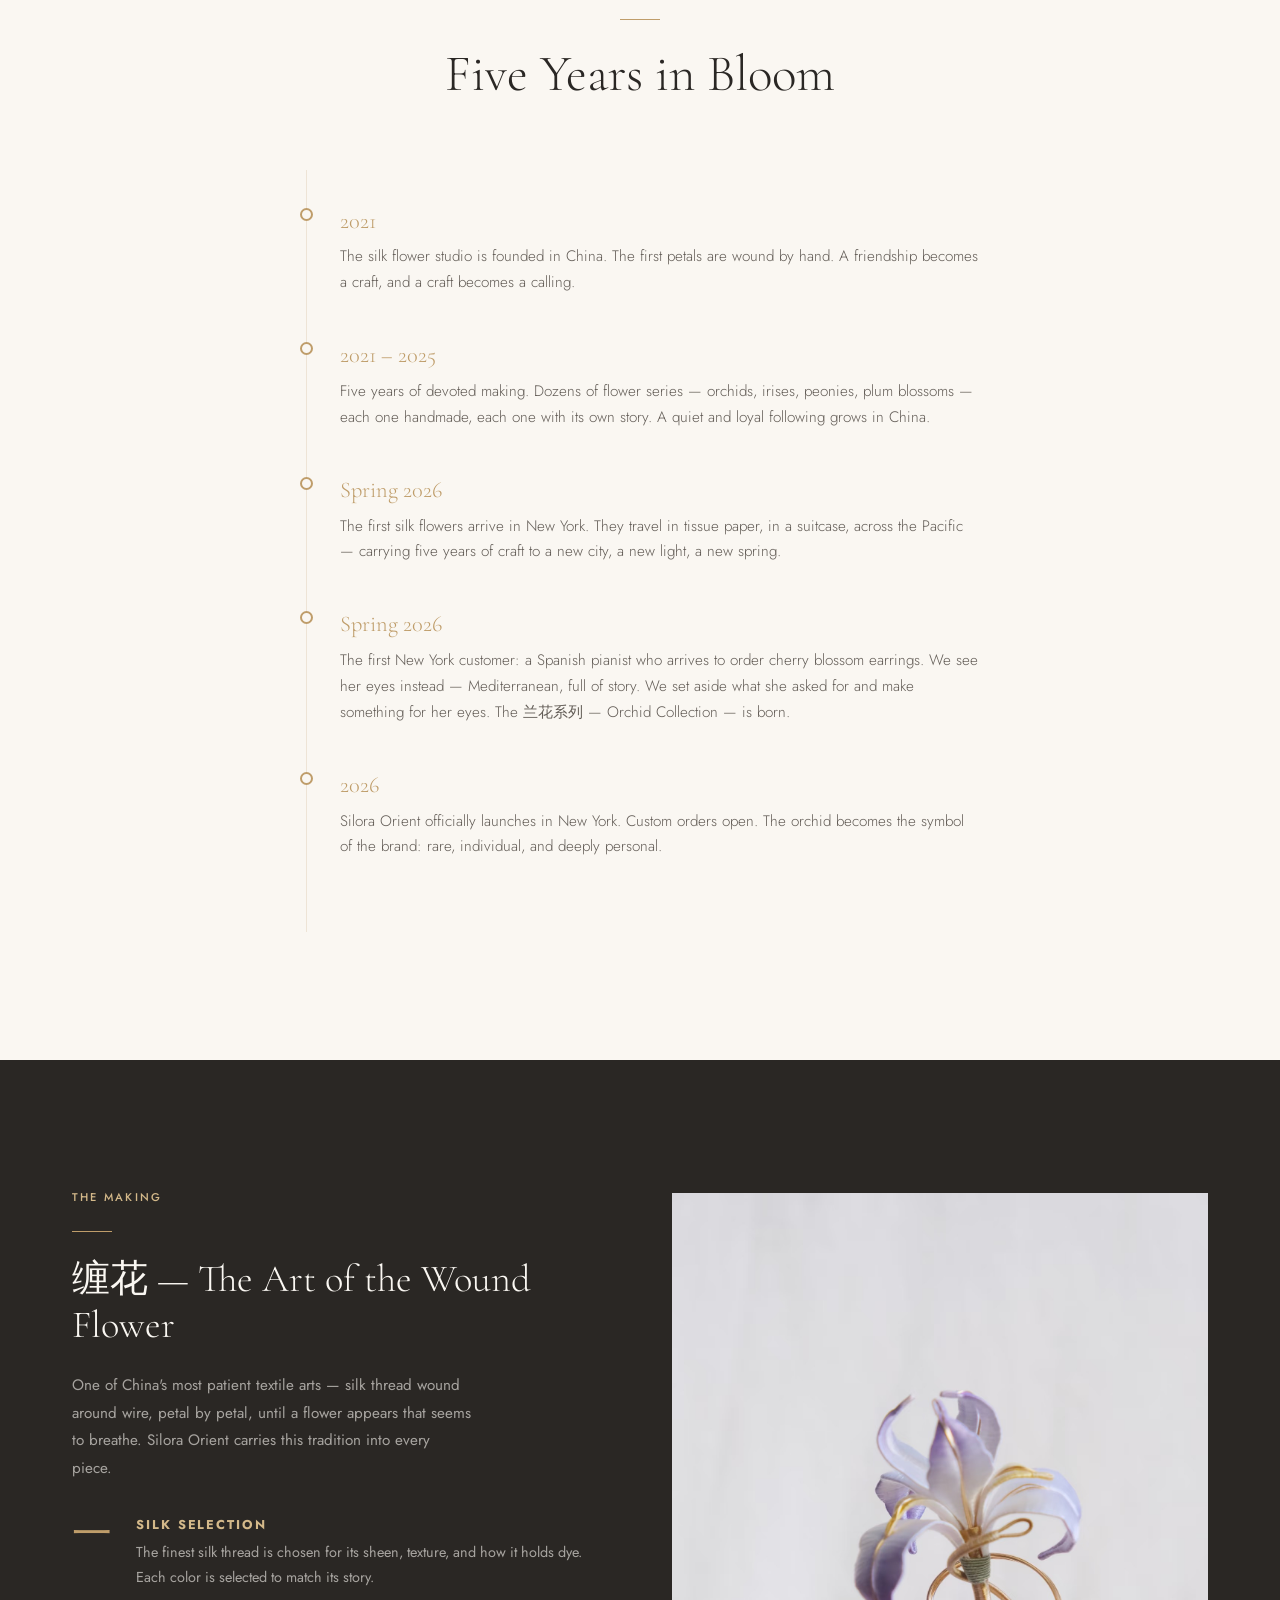
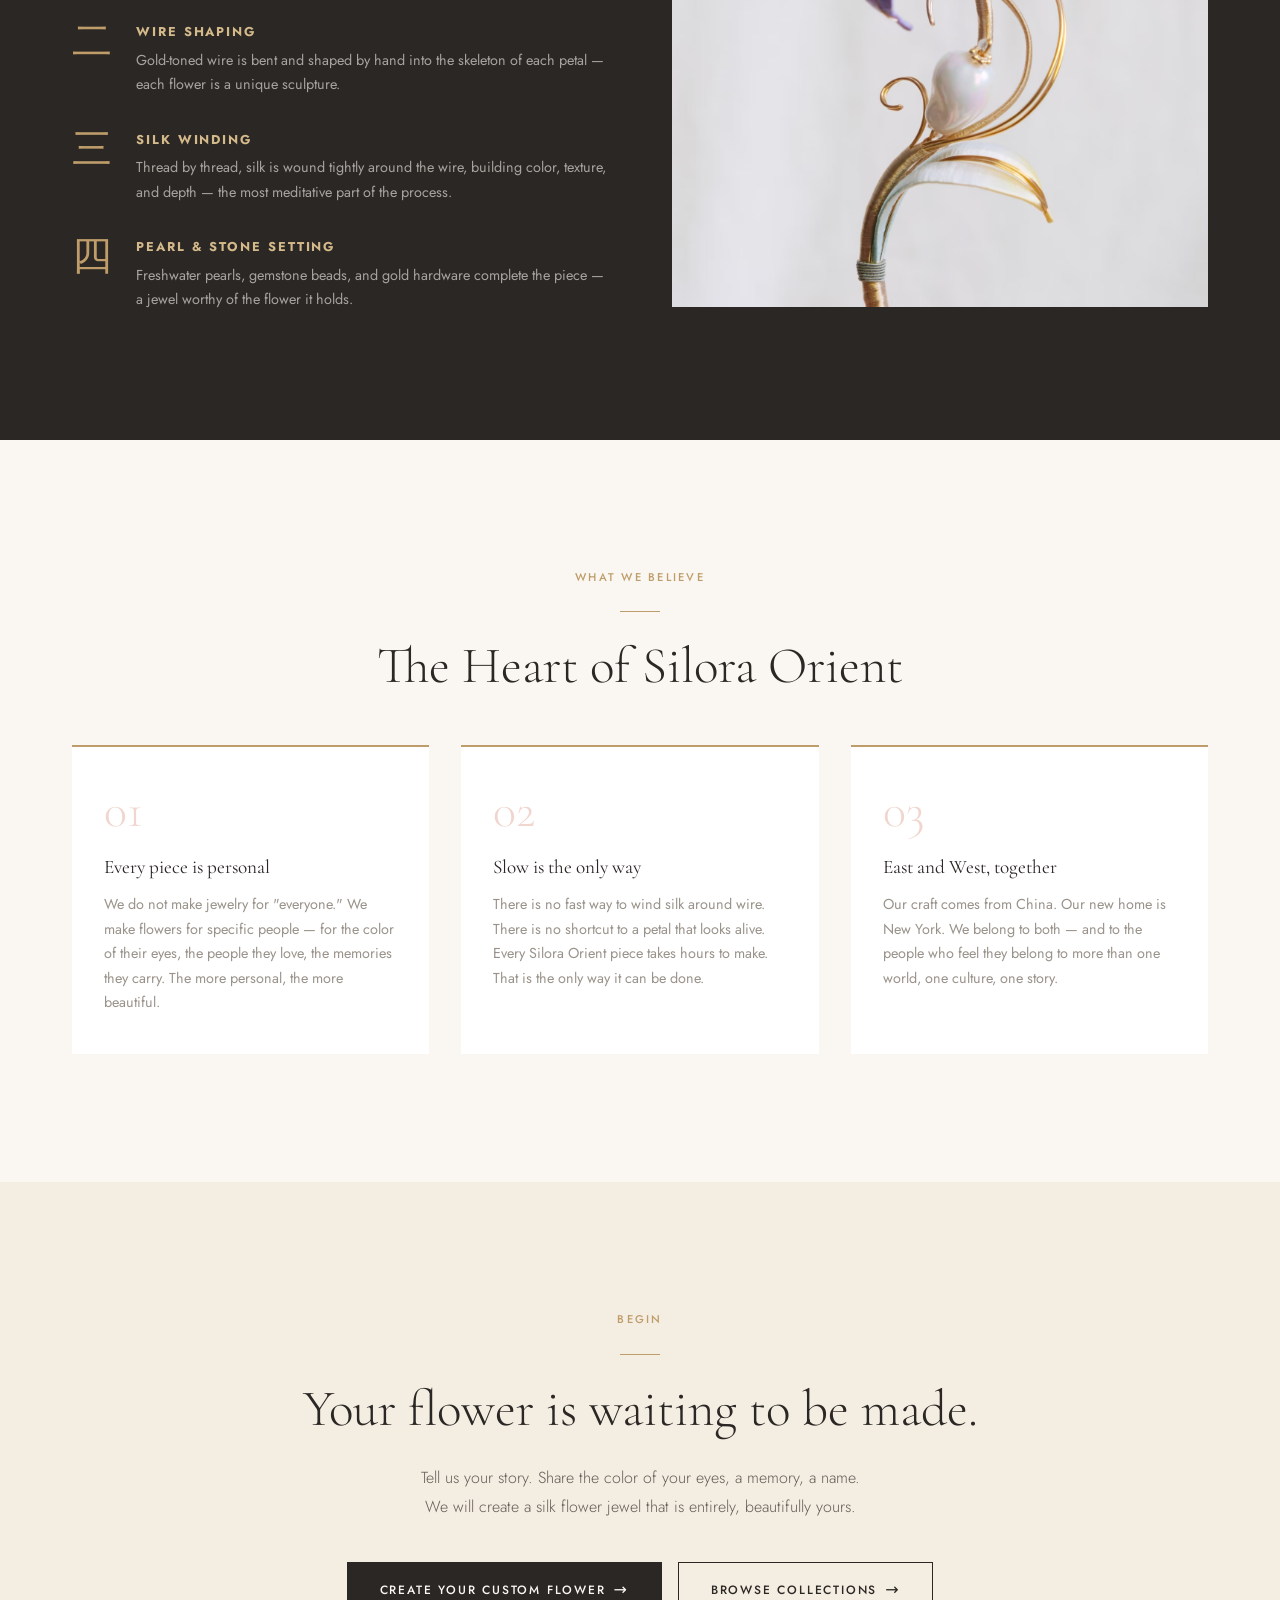
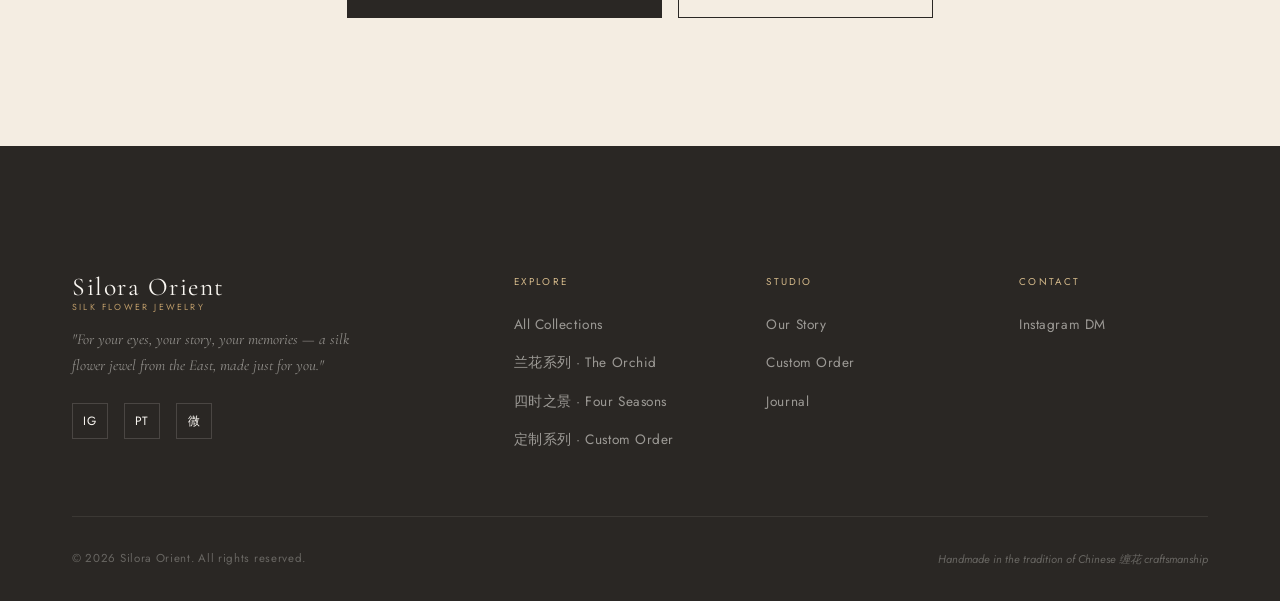
==== commit 2c1ee609: "Fix bugs: broken images, stale links, old brand names site-wide - journal.html: replace 2x broken or" ====
--- a/about.html
+++ b/about.html
@@ -6,6 +6,14 @@
   <title>Our Story — Silora Orient</title>
   <meta name="description" content="The story of Silora Orient — from a Chinese silk flower studio to New York." />
   <link rel="stylesheet" href="styles.css" />
+  <!-- Google Analytics 4 — replace G-XXXXXXXXXX with real Measurement ID -->
+  <script async src="https://www.googletagmanager.com/gtag/js?id=G-XXXXXXXXXX"></script>
+  <script>
+    window.dataLayer = window.dataLayer || [];
+    function gtag(){dataLayer.push(arguments);}
+    gtag('js', new Date());
+    gtag('config', 'G-XXXXXXXXXX');
+  </script>
   <style>
     /* ---- About page specific styles ---- */
     .story-section {
@@ -195,8 +203,7 @@
     <ul class="nav-links">
       <li><a href="index.html"            class="nav-link" data-i18n="nav.home">Home</a></li>
       <li><a href="about.html"            class="nav-link active" data-i18n="nav.our_story">Our Story</a></li>
-      <li><a href="collections.html"      class="nav-link" data-i18n="nav.collections">Collections</a></li>
-      <li><a href="other-collections.html"class="nav-link" data-i18n="nav.other_collections">Other Collections</a></li>
+      <li><a href="other-collections.html" class="nav-link" data-i18n="nav.collections">Collections</a></li>
       <li><a href="journal.html"          class="nav-link" data-i18n="nav.journal">Journal</a></li>
       <li><a href="stories.html"          class="nav-link" data-i18n="nav.stories">Stories</a></li>
       <li><a href="contact.html"          class="nav-link" data-i18n="nav.contact">Contact</a></li>
@@ -219,8 +226,7 @@
 <div class="mobile-menu" id="mobileMenu">
   <a href="index.html"            class="nav-link" data-i18n="nav.home">Home</a>
   <a href="about.html"            class="nav-link" data-i18n="nav.our_story">Our Story</a>
-  <a href="collections.html"      class="nav-link" data-i18n="nav.collections">Collections</a>
-  <a href="other-collections.html"class="nav-link" data-i18n="nav.other_collections">Other Collections</a>
+  <a href="other-collections.html" class="nav-link" data-i18n="nav.collections">Collections</a>
   <a href="journal.html"          class="nav-link" data-i18n="nav.journal">Journal</a>
   <a href="stories.html"          class="nav-link" data-i18n="nav.stories">Stories</a>
   <a href="contact.html"          class="nav-link" data-i18n="nav.contact">Contact</a>
@@ -321,7 +327,7 @@
           <p class="t-small">— From the Journal of Silora Orient, Spring 2026</p>
         </div>
         <p class="t-body reveal reveal-delay-3" style="margin-top: 1.5rem;">
-          That moment became the founding philosophy of Silora Orient. Not a collection for everyone — but a flower made for <em>you</em>: for the specific color of your eyes, the texture of your particular light. From that afternoon in New York, the Eye Color Collection was born.
+          That moment became the founding philosophy of Silora Orient. Not a collection for everyone — but a flower made for <em>you</em>: for the specific color of your eyes, the texture of your particular light. From that afternoon in New York, the 兰花系列 — the Orchid Collection — was born.
         </p>
       </div>
     </div>
@@ -362,7 +368,7 @@
       <div class="timeline-item reveal reveal-delay-3">
         <div class="timeline-year">Spring 2026</div>
         <p class="timeline-text">
-          The first New York customer: a Spanish pianist who arrives to order cherry blossom earrings. We see her eyes instead — Mediterranean, full of story. We set aside what she asked for and make something for her eyes. The Eye Color Collection is born.
+          The first New York customer: a Spanish pianist who arrives to order cherry blossom earrings. We see her eyes instead — Mediterranean, full of story. We set aside what she asked for and make something for her eyes. The 兰花系列 — Orchid Collection — is born.
         </p>
       </div>
 
@@ -502,11 +508,10 @@
       <div>
         <p class="footer-col-title">Explore</p>
         <ul class="footer-links">
-          <li><a href="collections.html">Collections</a></li>
-          <li><a href="collections.html#orchid">Orchid Custom</a></li>
-          <li><a href="collections.html#eye-color">Eye Color</a></li>
-          <li><a href="collections.html#memory">Mother &amp; Daughter</a></li>
-          <li><a href="collections.html#wedding">Wedding</a></li>
+          <li><a href="other-collections.html">All Collections</a></li>
+          <li><a href="other-collections.html">兰花系列 · The Orchid</a></li>
+          <li><a href="other-collections.html">四时之景 · Four Seasons</a></li>
+          <li><a href="custom.html">定制系列 · Custom Order</a></li>
         </ul>
       </div>
       <div>
--- a/styles.css
+++ b/styles.css
@@ -65,6 +65,23 @@
   overflow-x: hidden;
 }
 
+/* ---------- Global ink-painting watermark (写意暗纹) ---------- */
+body::before {
+  content: '';
+  position: fixed;
+  inset: 0;
+  z-index: 0;
+  pointer-events: none;
+  background-image: url("data:image/svg+xml,%3Csvg xmlns='http://www.w3.org/2000/svg' width='1200' height='900' viewBox='0 0 1200 900'%3E%3Cg fill='none' stroke='%232A2724' stroke-linecap='round' stroke-linejoin='round'%3E%3C!-- Distant mountain range --%3E%3Cpath d='M 0 700 Q 80 550 180 620 Q 260 480 380 560 Q 480 400 600 490 Q 700 360 820 450 Q 920 320 1040 420 Q 1120 370 1200 400 L 1200 900 L 0 900 Z' fill='%232A2724' fill-opacity='0.018' stroke='none'/%3E%3C!-- Foreground mountain --%3E%3Cpath d='M -20 820 Q 60 700 160 740 Q 200 660 280 700 Q 340 630 420 670 L 420 900 L -20 900 Z' fill='%232A2724' fill-opacity='0.022' stroke='none'/%3E%3C!-- Bamboo stalks left --%3E%3Cline x1='32' y1='0' x2='30' y2='420' stroke-width='2.2' opacity='0.055'/%3E%3Cline x1='52' y1='0' x2='50' y2='380' stroke-width='1.6' opacity='0.04'/%3E%3Cline x1='18' y1='0' x2='16' y2='300' stroke-width='1.2' opacity='0.03'/%3E%3C!-- Bamboo nodes --%3E%3Cpath d='M 30 80 Q 28 78 32 78' stroke-width='0.8' opacity='0.05'/%3E%3Cpath d='M 30 160 Q 28 158 32 158' stroke-width='0.8' opacity='0.05'/%3E%3Cpath d='M 30 240 Q 28 238 32 238' stroke-width='0.8' opacity='0.05'/%3E%3Cpath d='M 30 320 Q 28 318 32 318' stroke-width='0.8' opacity='0.05'/%3E%3Cpath d='M 50 90 Q 48 88 54 88' stroke-width='0.6' opacity='0.04'/%3E%3Cpath d='M 50 190 Q 48 188 54 188' stroke-width='0.6' opacity='0.04'/%3E%3C!-- Bamboo leaves left --%3E%3Cpath d='M 32 80 Q 55 55 72 68' stroke-width='0.9' opacity='0.045'/%3E%3Cpath d='M 32 80 Q 8 58 -4 72' stroke-width='0.9' opacity='0.04'/%3E%3Cpath d='M 50 190 Q 75 168 90 178' stroke-width='0.8' opacity='0.04'/%3E%3Cpath d='M 32 240 Q 58 218 70 230' stroke-width='0.7' opacity='0.038'/%3E%3C!-- Orchid right side: main stem --%3E%3Cpath d='M 1140 900 C 1160 750 1180 600 1150 480 C 1125 370 1090 280 1120 150' stroke-width='1.4' opacity='0.055'/%3E%3C!-- Orchid leaves --%3E%3Cpath d='M 1155 680 C 1080 620 1040 570 1060 510' stroke-width='1' opacity='0.045'/%3E%3Cpath d='M 1148 580 C 1200 540 1220 490 1195 440' stroke-width='0.9' opacity='0.04'/%3E%3Cpath d='M 1145 480 C 1070 450 1045 400 1075 350' stroke-width='0.85' opacity='0.04'/%3E%3C!-- Orchid blossom 1 --%3E%3Cellipse cx='1118' cy='132' rx='16' ry='24' transform='rotate(-30 1118 132)' stroke-width='0.9' opacity='0.055'/%3E%3Cellipse cx='1140' cy='118' rx='13' ry='20' transform='rotate(20 1140 118)' stroke-width='0.9' opacity='0.055'/%3E%3Cellipse cx='1098' cy='120' rx='11' ry='18' transform='rotate(-65 1098 120)' stroke-width='0.8' opacity='0.045'/%3E%3Ccircle cx='1122' cy='138' r='4' fill='%232A2724' fill-opacity='0.04' stroke='none'/%3E%3C!-- Orchid blossom 2 (smaller) --%3E%3Cellipse cx='1145' cy='270' rx='10' ry='15' transform='rotate(-18 1145 270)' stroke-width='0.7' opacity='0.045'/%3E%3Cellipse cx='1162' cy='260' rx='8' ry='13' transform='rotate(24 1162 260)' stroke-width='0.7' opacity='0.04'/%3E%3Ccircle cx='1150' cy='275' r='3' fill='%232A2724' fill-opacity='0.035' stroke='none'/%3E%3C!-- Orchid bud --%3E%3Cellipse cx='1138' cy='380' rx='6' ry='10' transform='rotate(-8 1138 380)' stroke-width='0.6' opacity='0.04'/%3E%3C!-- Mist horizontal lines (远山云雾) --%3E%3Cline x1='0' y1='510' x2='320' y2='510' stroke-width='0.4' opacity='0.025' stroke-dasharray='8 12'/%3E%3Cline x1='0' y1='530' x2='280' y2='530' stroke-width='0.3' opacity='0.02' stroke-dasharray='6 14'/%3E%3Cline x1='880' y1='380' x2='1200' y2='380' stroke-width='0.4' opacity='0.025' stroke-dasharray='8 12'/%3E%3C/g%3E%3C/svg%3E");
+  background-repeat: no-repeat;
+  background-size: cover;
+  background-position: center;
+  opacity: 1;
+}
+
+/* All page content needs to sit above the watermark */
+body > * { position: relative; z-index: 1; }
+
 img { display: block; width: 100%; height: 100%; object-fit: cover; }
 a { color: inherit; text-decoration: none; }
 ul { list-style: none; }
@@ -1417,6 +1434,24 @@
 }
 
 /* ---------- File Upload Field ---------- */
+.upload-preview {
+  display: flex; flex-wrap: wrap; gap: 0.6rem; margin-top: 0.8rem;
+}
+.upload-preview-item {
+  position: relative; width: 72px; height: 72px; overflow: hidden;
+  border: 1px solid var(--border); background: var(--cream);
+  display: flex; align-items: center; justify-content: center;
+}
+.upload-preview-item img { width: 100%; height: 100%; object-fit: cover; display: block; }
+.upload-preview-item .upload-preview-name {
+  font-size: 0.6rem; color: var(--text-light); text-align: center;
+  padding: 0.2rem; word-break: break-all; line-height: 1.3;
+}
+.upload-preview-check {
+  position: absolute; top: 3px; right: 3px;
+  width: 16px; height: 16px; background: var(--gold); border-radius: 50%;
+  font-size: 0.55rem; color: white; display: flex; align-items: center; justify-content: center;
+}
 .form-upload {
   width: 100%;
   padding: 1.5rem;
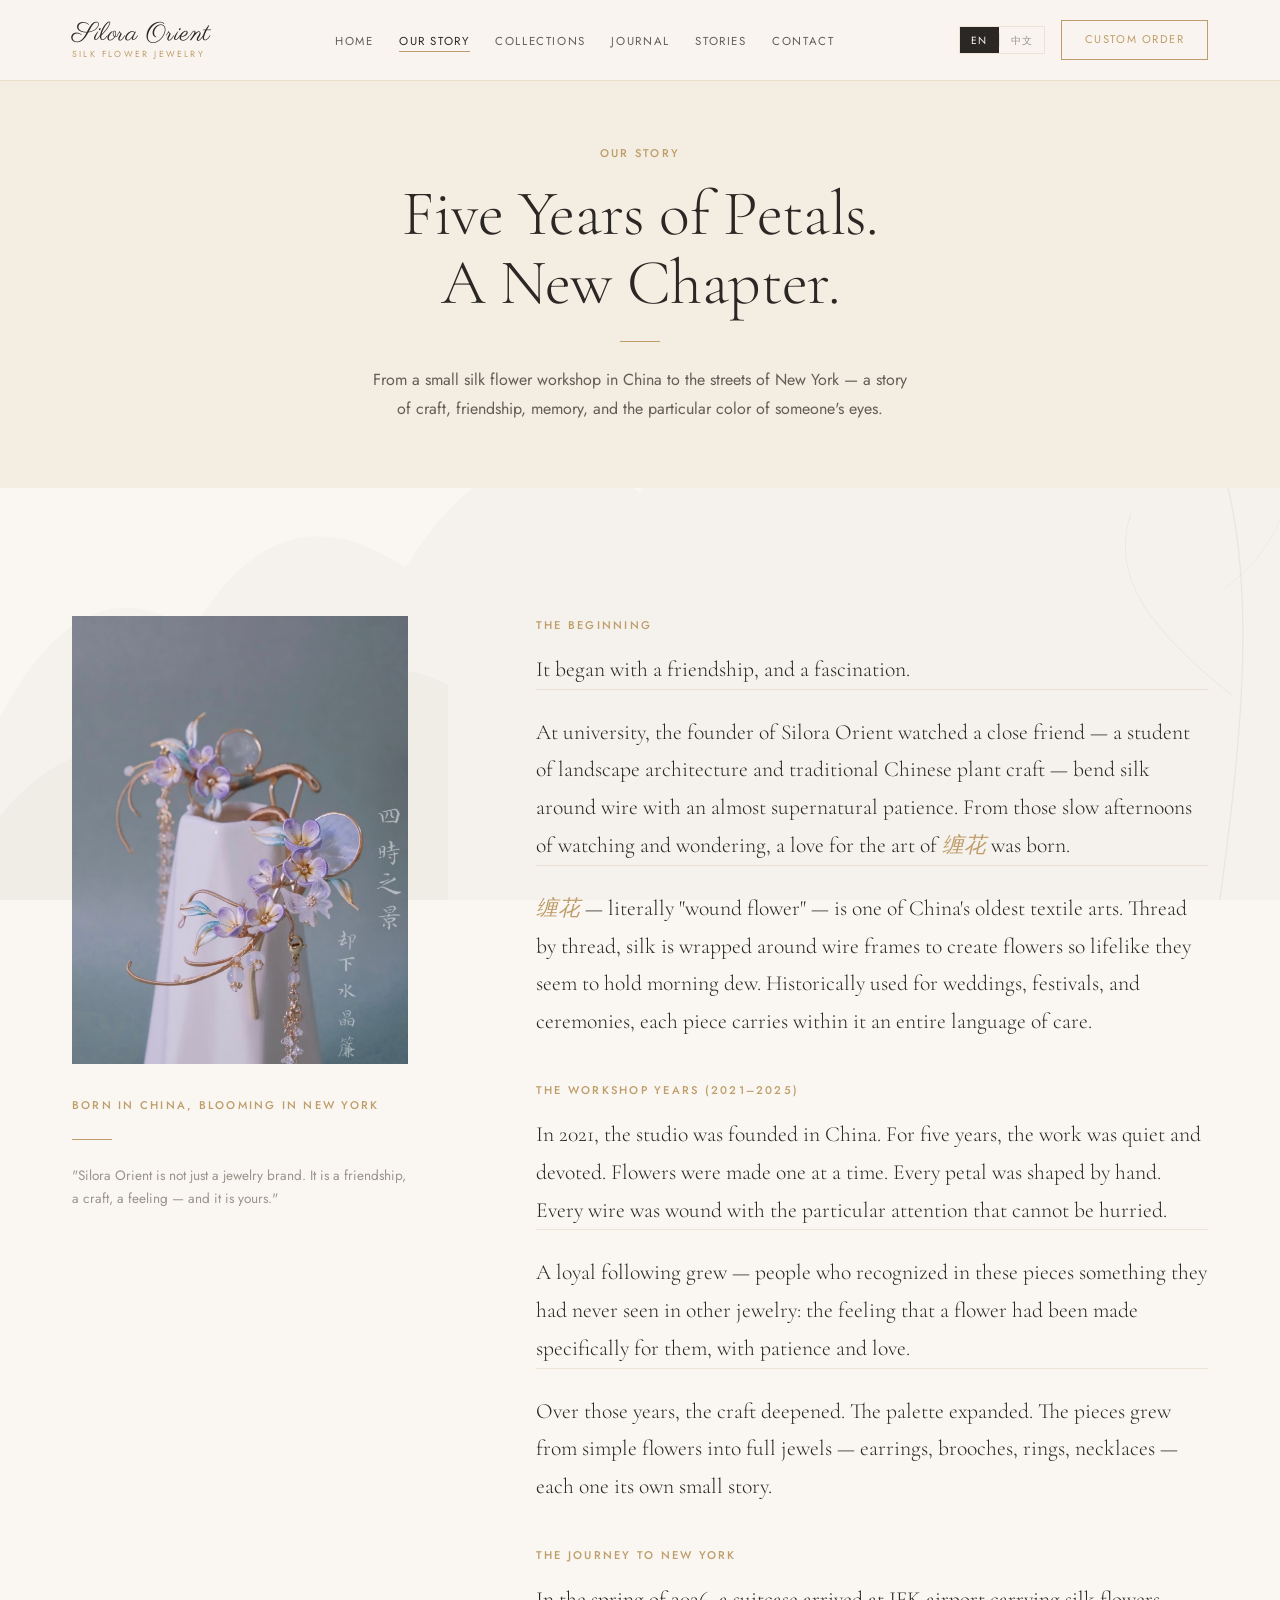
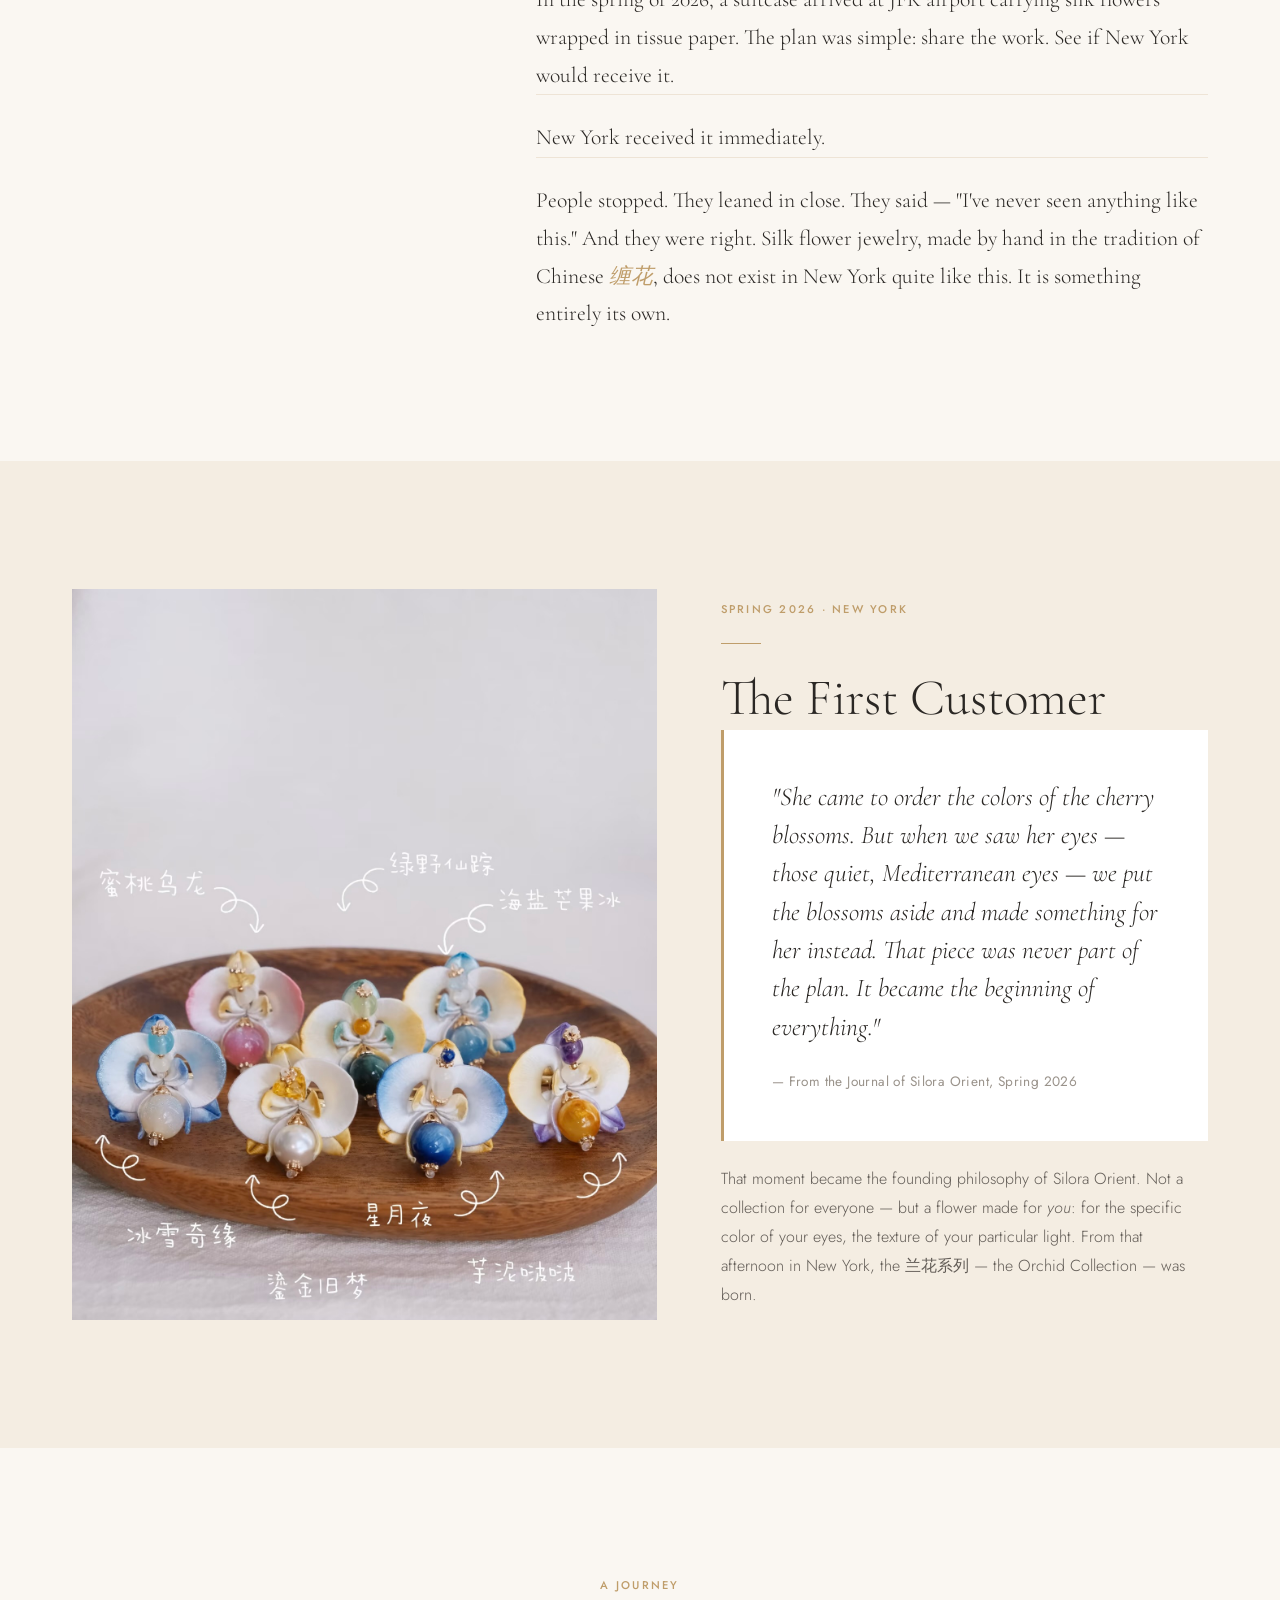
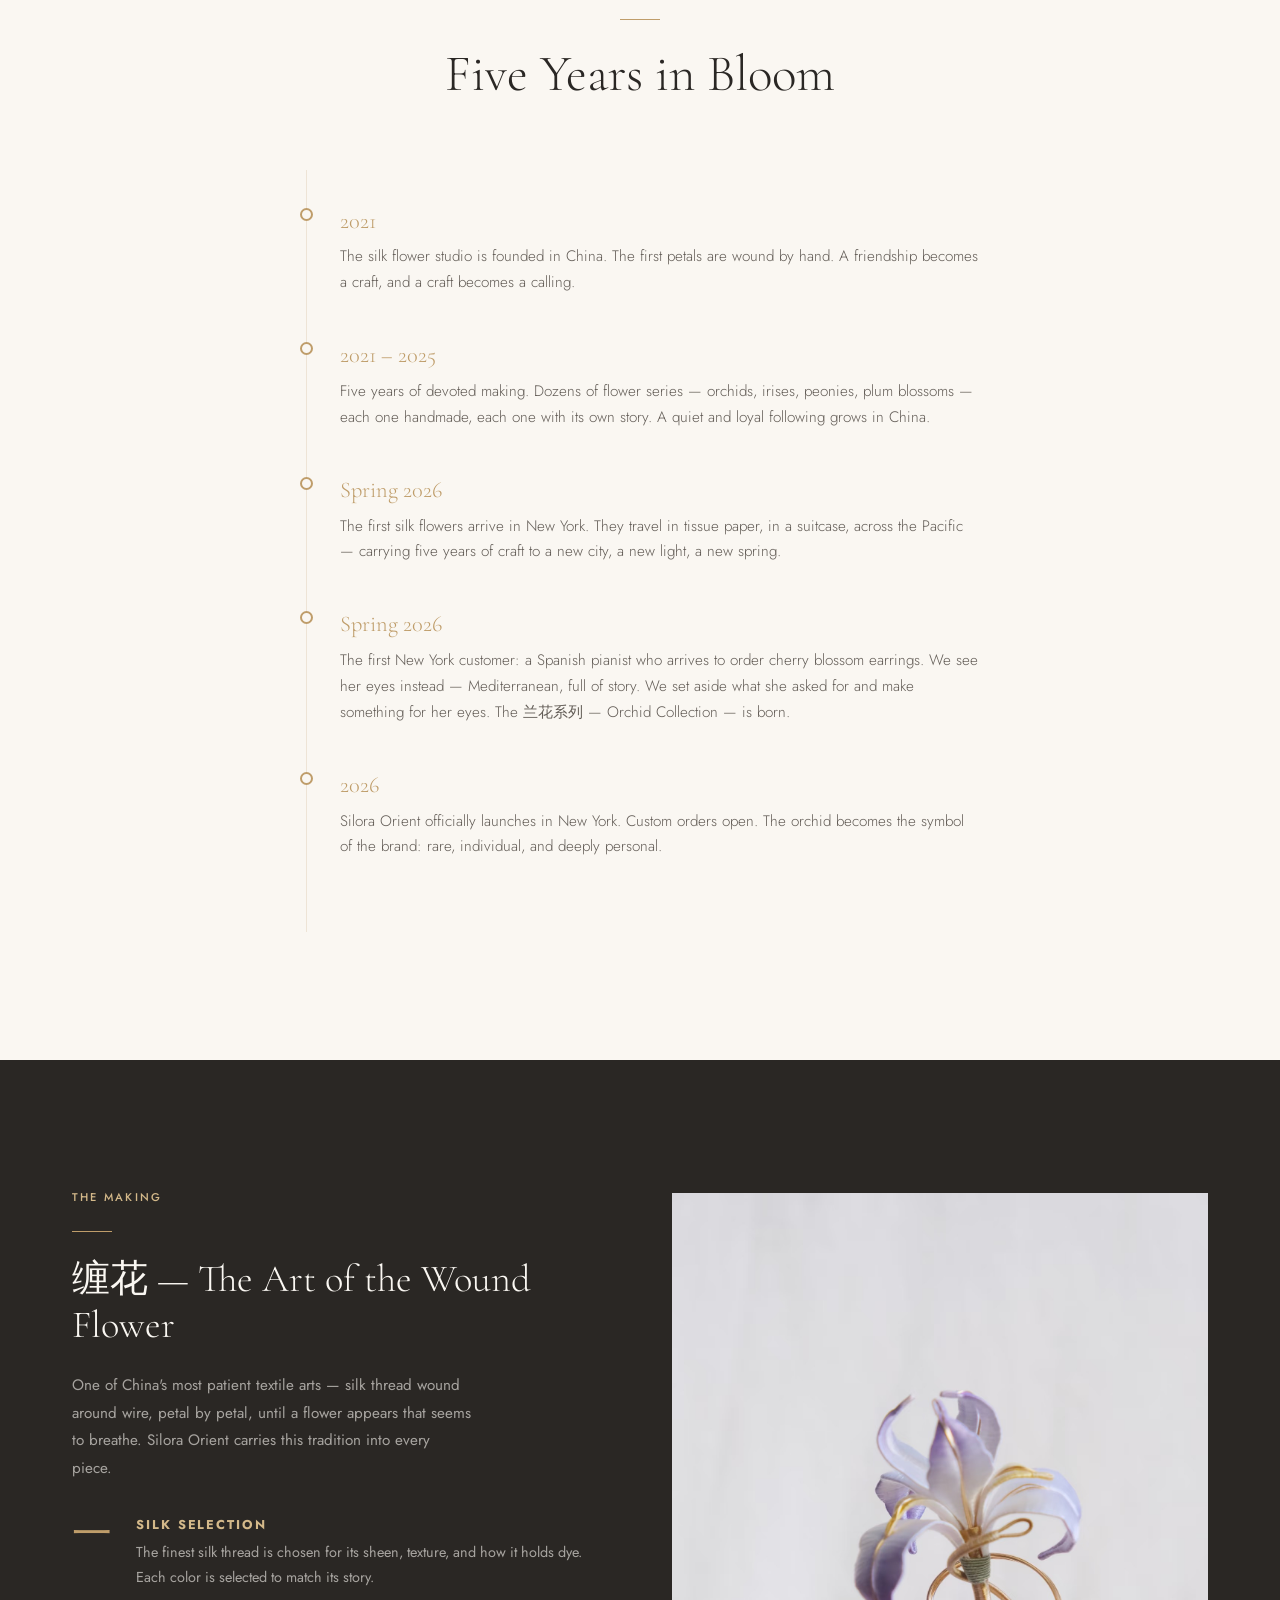
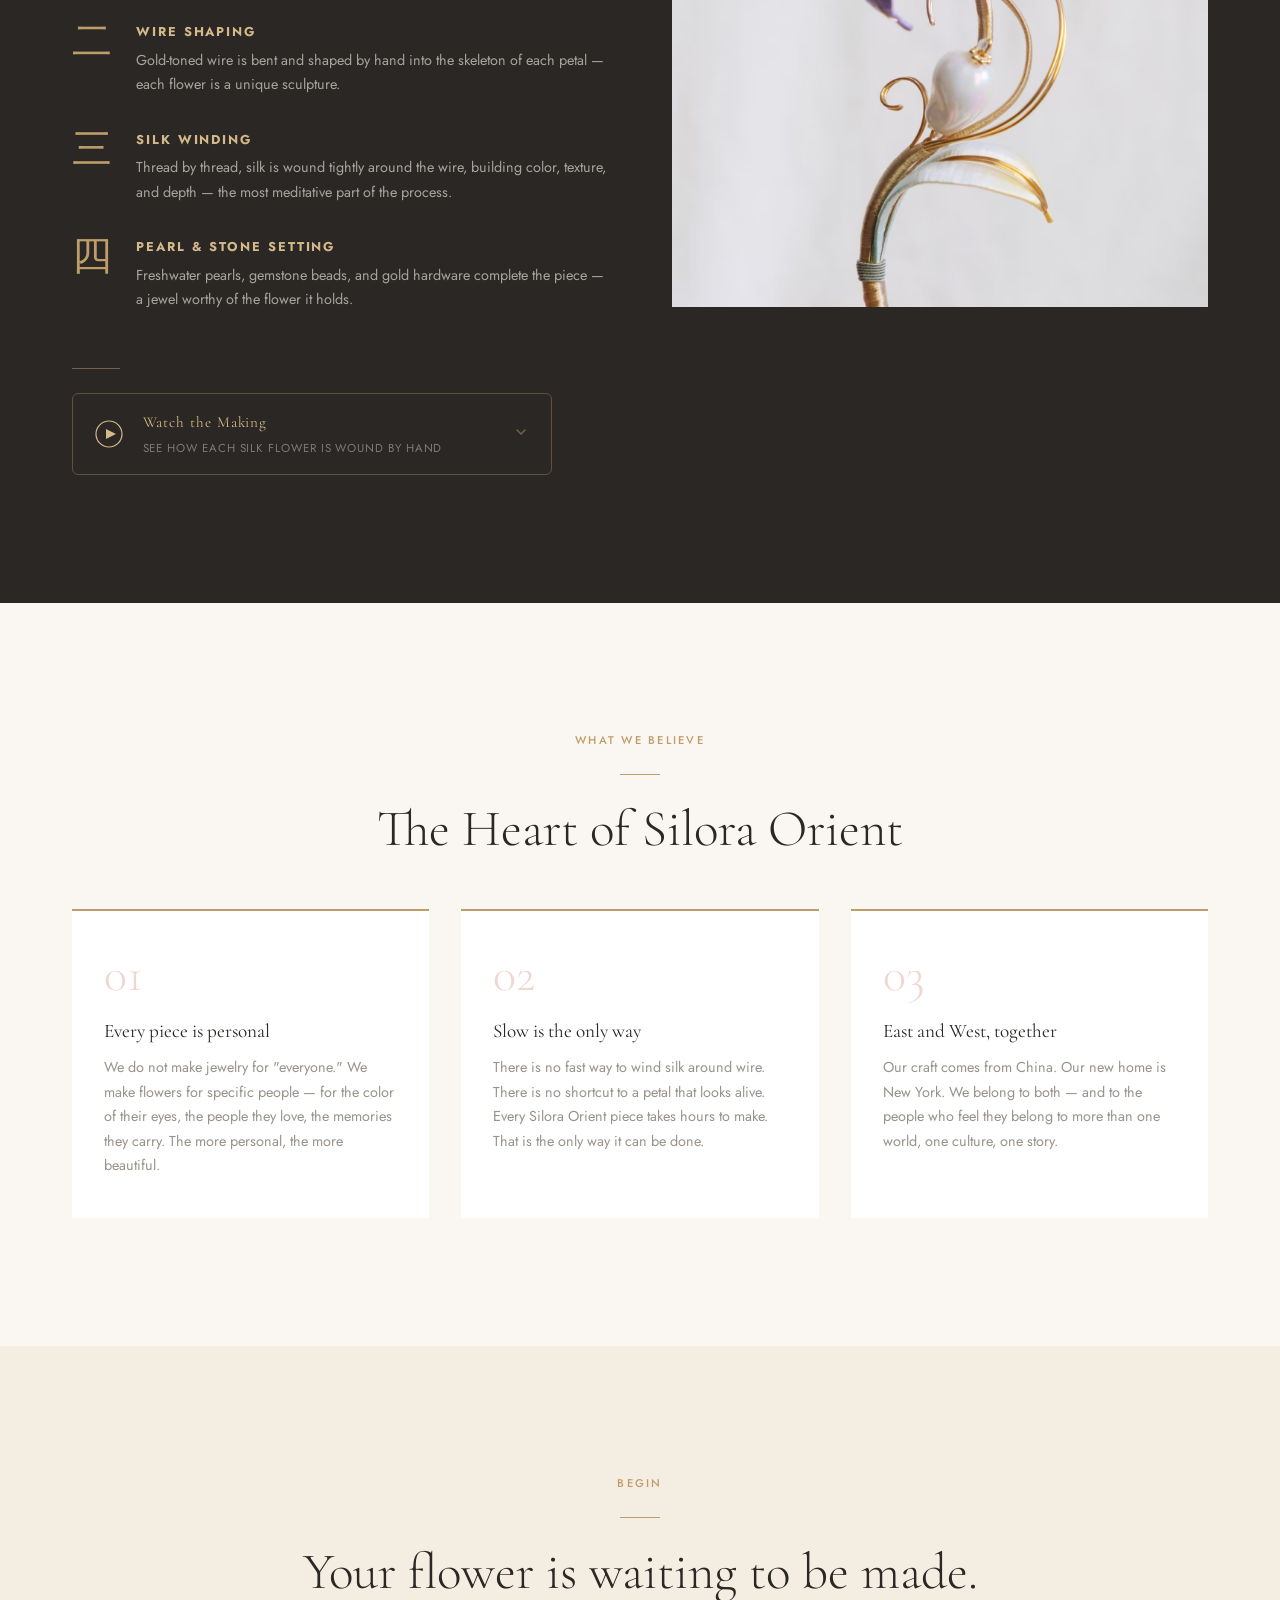
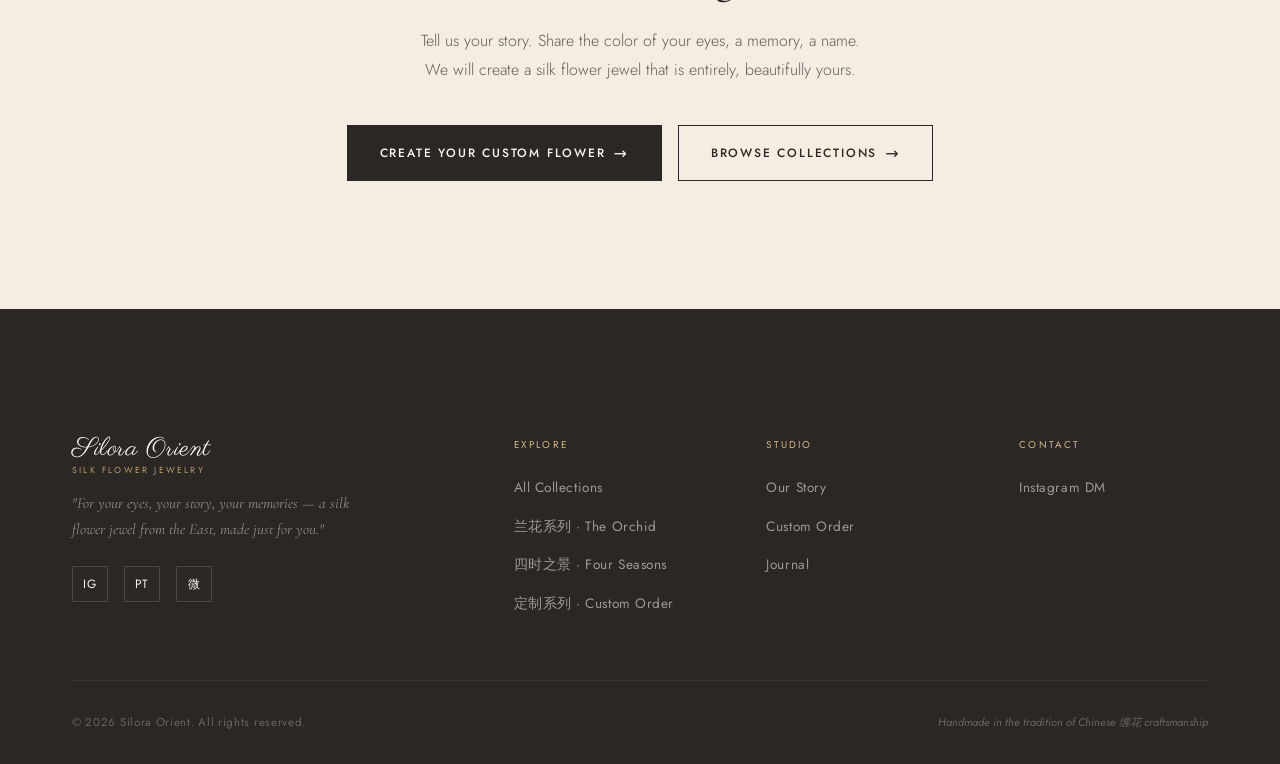
==== commit 17a13006: "feat: bilingual 缠花 video embed + diversify page images - about.html: add collapsible "Watch the Maki" ====
--- a/about.html
+++ b/about.html
@@ -253,7 +253,7 @@
       <!-- Sticky side label -->
       <div class="story-sticky">
         <div style="aspect-ratio: 3/4; overflow: hidden; background: var(--cream);">
-          <img src="images/iris-brooch.jpg" alt="Purple iris silk brooch — a symbol of the craft" />
+          <img src="images/crystal-curtain.jpg" alt="Crystal curtain silk piece — Silora Orient studio" />
         </div>
         <div style="padding: 2rem 0;">
           <p class="t-label">Born in China, Blooming in New York</p>
@@ -431,10 +431,134 @@
         <img src="images/iris-brooch.jpg" alt="Detail of the silk iris brooch — gold wire and purple silk petals" style="object-position: center top;" />
       </div>
     </div>
+
+    <!-- ── Watch the Craft Video ───────────────────────────────── -->
+    <div class="chanhua-video-section reveal" style="margin-top: 3.5rem;">
+      <div class="chanhua-vid-divider"></div>
+
+      <!-- Teaser / collapsed state -->
+      <div class="chanhua-vid-teaser" id="chanhua-vid-teaser" onclick="cvidExpand()" role="button" tabindex="0" aria-expanded="false">
+        <div class="chanhua-vid-icon">
+          <svg width="28" height="28" viewBox="0 0 28 28" fill="none" xmlns="http://www.w3.org/2000/svg">
+            <circle cx="14" cy="14" r="13" stroke="currentColor" stroke-width="1.2"/>
+            <polygon points="11,9 21,14 11,19" fill="currentColor"/>
+          </svg>
+        </div>
+        <div class="chanhua-vid-teaser-text">
+          <span class="chanhua-vid-caption" data-i18n-en="Watch the Making" data-i18n-zh="观看制作过程">Watch the Making</span>
+          <span class="chanhua-vid-subcap" data-i18n-en="See how each silk flower is wound by hand" data-i18n-zh="看每一朵缠花如何一线一线地缠绕而成">See how each silk flower is wound by hand</span>
+        </div>
+        <div class="chanhua-vid-chevron">
+          <svg width="16" height="16" viewBox="0 0 16 16" fill="none"><path d="M4 6l4 4 4-4" stroke="currentColor" stroke-width="1.5" stroke-linecap="round" stroke-linejoin="round"/></svg>
+        </div>
+      </div>
+
+      <!-- Expanded player -->
+      <div class="chanhua-vid-player" id="chanhua-vid-player" style="display:none;">
+        <div class="chanhua-vid-player-inner">
+          <video id="chanhua-video" controls playsinline preload="metadata"
+                 style="width:100%;border-radius:4px;display:block;max-height:420px;background:#000;">
+            <!-- Replace the src below with your video URL or file path -->
+            <source src="TODO_VIDEO_SRC" type="video/mp4">
+            Your browser does not support HTML5 video.
+          </video>
+
+          <!-- Bilingual subtitle panel (synced via JS timeupdate) -->
+          <div class="chanhua-subs" id="chanhua-subs" aria-live="polite">
+            <p class="chanhua-sub-en" id="chanhua-sub-en">&nbsp;</p>
+            <p class="chanhua-sub-zh" id="chanhua-sub-zh">&nbsp;</p>
+          </div>
+        </div>
+
+        <button class="chanhua-vid-collapse" onclick="cvidCollapse()" aria-label="Close video">
+          <svg width="14" height="14" viewBox="0 0 14 14"><path d="M1 1l12 12M13 1L1 13" stroke="currentColor" stroke-width="1.5" stroke-linecap="round"/></svg>
+          <span data-i18n-en="Close" data-i18n-zh="收起">Close</span>
+        </button>
+      </div>
+    </div><!-- /chanhua-video-section -->
   </div>
 </section>
 
 <!-- ============================================================ VALUES -->
+
+<script>
+/* ── Chanhua video: expand / collapse ────────────────────────── */
+function cvidExpand() {
+  const teaser = document.getElementById('chanhua-vid-teaser');
+  const player = document.getElementById('chanhua-vid-player');
+  teaser.style.display = 'none';
+  player.style.display = 'block';
+  teaser.setAttribute('aria-expanded','true');
+  // Apply lang to player labels
+  _cvidApplyLang();
+}
+function cvidCollapse() {
+  const teaser = document.getElementById('chanhua-vid-teaser');
+  const player = document.getElementById('chanhua-vid-player');
+  const vid    = document.getElementById('chanhua-video');
+  vid.pause();
+  player.style.display = 'none';
+  teaser.style.display = '';
+  teaser.setAttribute('aria-expanded','false');
+}
+function _cvidApplyLang() {
+  const isZh = (localStorage.getItem('silora-lang') || 'en') === 'zh';
+  document.querySelectorAll('.chanhua-vid-player [data-i18n-en]').forEach(el => {
+    el.textContent = isZh ? (el.dataset.i18nZh || el.dataset.i18nEn) : el.dataset.i18nEn;
+  });
+}
+
+/* ── Subtitle data ───────────────────────────────────────────────
+   Edit the entries below once you have the video.
+   start / end are in seconds from video start.
+   en  = English subtitle line
+   zh  = Chinese subtitle line
+   ──────────────────────────────────────────────────────────────── */
+const CHANHUA_SUBS = [
+  { start:  0, end:  8, en: "We begin with a length of silk thread, chosen for its sheen.",         zh: "我们从一根蚕丝线开始，选取光泽最好的那一根。" },
+  { start:  8, end: 18, en: "The copper wire is bent petal by petal — each shape held in memory.",  zh: "铜丝一片一片折弯，每一个弧度都记在手中。" },
+  { start: 18, end: 30, en: "Then, thread by thread, silk is wound around the wire.",               zh: "然后，一线一线，蚕丝缠绕在铜丝上。" },
+  { start: 30, end: 42, en: "This is the most meditative part — and the slowest.",                  zh: "这是最需要静心的一步，也是最慢的一步。" },
+  { start: 42, end: 54, en: "A single petal may take twenty minutes.",                              zh: "一片花瓣，有时需要二十分钟。" },
+  { start: 54, end: 66, en: "When all petals are finished, they are assembled around a stem.",      zh: "所有花瓣做好后，一片片组合成花。" },
+  { start: 66, end: 78, en: "Freshwater pearls and gold wire complete the jewel.",                  zh: "最后用淡水珍珠和金丝收尾，一朵缠花珠宝便完成了。" },
+];
+
+document.addEventListener('DOMContentLoaded', () => {
+  const video  = document.getElementById('chanhua-video');
+  const subEn  = document.getElementById('chanhua-sub-en');
+  const subZh  = document.getElementById('chanhua-sub-zh');
+
+  if (!video) return;
+
+  video.addEventListener('timeupdate', () => {
+    const t = video.currentTime;
+    const isZh = (localStorage.getItem('silora-lang') || 'en') === 'zh';
+    const active = CHANHUA_SUBS.find(s => t >= s.start && t < s.end);
+
+    if (active) {
+      if (isZh) {
+        subZh.textContent = active.zh || '';
+        subEn.textContent = active.en || '';
+      } else {
+        subEn.textContent = active.en || '';
+        subZh.textContent = active.zh || '';
+      }
+    } else {
+      subEn.textContent = '';
+      subZh.textContent = '';
+    }
+  });
+
+  // Keyboard accessibility for teaser
+  const teaser = document.getElementById('chanhua-vid-teaser');
+  if (teaser) {
+    teaser.addEventListener('keydown', e => {
+      if (e.key === 'Enter' || e.key === ' ') { e.preventDefault(); cvidExpand(); }
+    });
+  }
+});
+</script>
 <section style="background: var(--ivory); padding: var(--space-xl) 0;">
   <div class="container">
     <div style="text-align: center; margin-bottom: 3rem;">
--- a/styles.css
+++ b/styles.css
@@ -4,7 +4,7 @@
    ============================================================ */
 
 /* ---------- Google Fonts ---------- */
-@import url('https://fonts.googleapis.com/css2?family=Cormorant+Garamond:ital,wght@0,300;0,400;0,500;0,600;1,300;1,400;1,500&family=Jost:wght@300;400;500&display=swap');
+@import url('https://fonts.googleapis.com/css2?family=Cormorant+Garamond:ital,wght@0,300;0,400;0,500;0,600;1,300;1,400;1,500&family=Jost:wght@300;400;500&family=Parisienne&display=swap');
 
 /* ---------- Custom Properties ---------- */
 :root {
@@ -63,6 +63,14 @@
   line-height: 1.7;
   -webkit-font-smoothing: antialiased;
   overflow-x: hidden;
+  cursor: url('images/cursor-chuanghua.svg') 16 16, auto;
+}
+
+/* Restore pointer for interactive elements */
+a, button, [role="button"], label, select, input[type="checkbox"],
+input[type="radio"], input[type="submit"], input[type="button"],
+.filter-tab, .btn, .task-btn, .lang-btn, .nav-logo, .wf-card {
+  cursor: url('images/cursor-chuanghua.svg') 16 16, pointer;
 }
 
 /* ---------- Global ink-painting watermark (写意暗纹) ---------- */
@@ -270,12 +278,17 @@
   top: 0; left: 0; right: 0;
   z-index: 100;
   height: var(--nav-h);
+  background: rgba(250, 247, 242, 0.78);
+  backdrop-filter: blur(16px);
+  -webkit-backdrop-filter: blur(16px);
+  box-shadow: 0 1px 0 var(--border);
   transition: background 0.4s var(--ease), box-shadow 0.4s var(--ease);
 }
 
 .nav.scrolled {
   background: rgba(250, 247, 242, 0.96);
-  backdrop-filter: blur(12px);
+  backdrop-filter: blur(20px);
+  -webkit-backdrop-filter: blur(20px);
   box-shadow: 0 1px 0 var(--border);
 }
 
@@ -290,10 +303,10 @@
 }
 
 .nav-logo {
-  font-family: var(--font-serif);
-  font-size: 1.4rem;
+  font-family: 'Parisienne', var(--font-serif);
+  font-size: 1.65rem;
   font-weight: 400;
-  letter-spacing: 0.06em;
+  letter-spacing: 0.02em;
   color: var(--text-dark);
   line-height: 1;
 }
@@ -1534,6 +1547,69 @@
   text-transform: uppercase;
 }
 
+/* ---------- Chanhua video embed (about.html craft section) ---------- */
+.chanhua-video-section { max-width: 760px; }
+.chanhua-vid-divider {
+  width: 48px; height: 1px; background: var(--gold); opacity: 0.5;
+  margin-bottom: 1.5rem;
+}
+
+/* Teaser row (collapsed state) */
+.chanhua-vid-teaser {
+  display: flex; align-items: center; gap: 1.2rem;
+  padding: 1rem 1.4rem;
+  border: 1px solid rgba(191,157,106,0.35);
+  border-radius: 6px;
+  color: var(--gold-light);
+  cursor: url('images/cursor-chuanghua.svg') 16 16, pointer;
+  transition: border-color 0.25s, background 0.25s;
+  max-width: 480px;
+}
+.chanhua-vid-teaser:hover { border-color: var(--gold); background: rgba(191,157,106,0.06); }
+.chanhua-vid-icon { flex-shrink: 0; display: flex; align-items: center; }
+.chanhua-vid-teaser-text { flex: 1; }
+.chanhua-vid-caption {
+  display: block;
+  font-family: var(--font-serif); font-size: 0.95rem; font-weight: 400;
+  letter-spacing: 0.06em; color: var(--gold-light);
+}
+.chanhua-vid-subcap {
+  display: block;
+  font-size: 0.72rem; letter-spacing: 0.08em; text-transform: uppercase;
+  color: rgba(250,247,242,0.4); margin-top: 3px;
+}
+.chanhua-vid-chevron { flex-shrink: 0; color: rgba(191,157,106,0.5); }
+
+/* Expanded player */
+.chanhua-vid-player { max-width: 640px; margin-top: 0; }
+.chanhua-vid-player-inner { border-radius: 6px; overflow: hidden; position: relative; }
+
+/* Subtitle panel */
+.chanhua-subs {
+  background: rgba(0,0,0,0.65); padding: 0.65rem 1.1rem; min-height: 3.2rem;
+  border-bottom-left-radius: 4px; border-bottom-right-radius: 4px;
+}
+.chanhua-sub-en {
+  font-size: 0.82rem; color: #fff; margin: 0; line-height: 1.6;
+  font-family: var(--font-sans); letter-spacing: 0.02em;
+}
+.chanhua-sub-zh {
+  font-size: 0.78rem; color: rgba(255,255,255,0.65); margin: 2px 0 0;
+  line-height: 1.6; font-family: var(--font-sans);
+}
+
+/* Collapse button */
+.chanhua-vid-collapse {
+  display: inline-flex; align-items: center; gap: 6px;
+  margin-top: 0.85rem;
+  background: none; border: none;
+  font-size: 0.72rem; letter-spacing: 0.1em; text-transform: uppercase;
+  color: rgba(250,247,242,0.4);
+  cursor: url('images/cursor-chuanghua.svg') 16 16, pointer;
+  transition: color 0.2s;
+}
+.chanhua-vid-collapse:hover { color: var(--gold-light); }
+
 /* ---------- Formspree success ---------- */
 .contact-success {
   display: none;
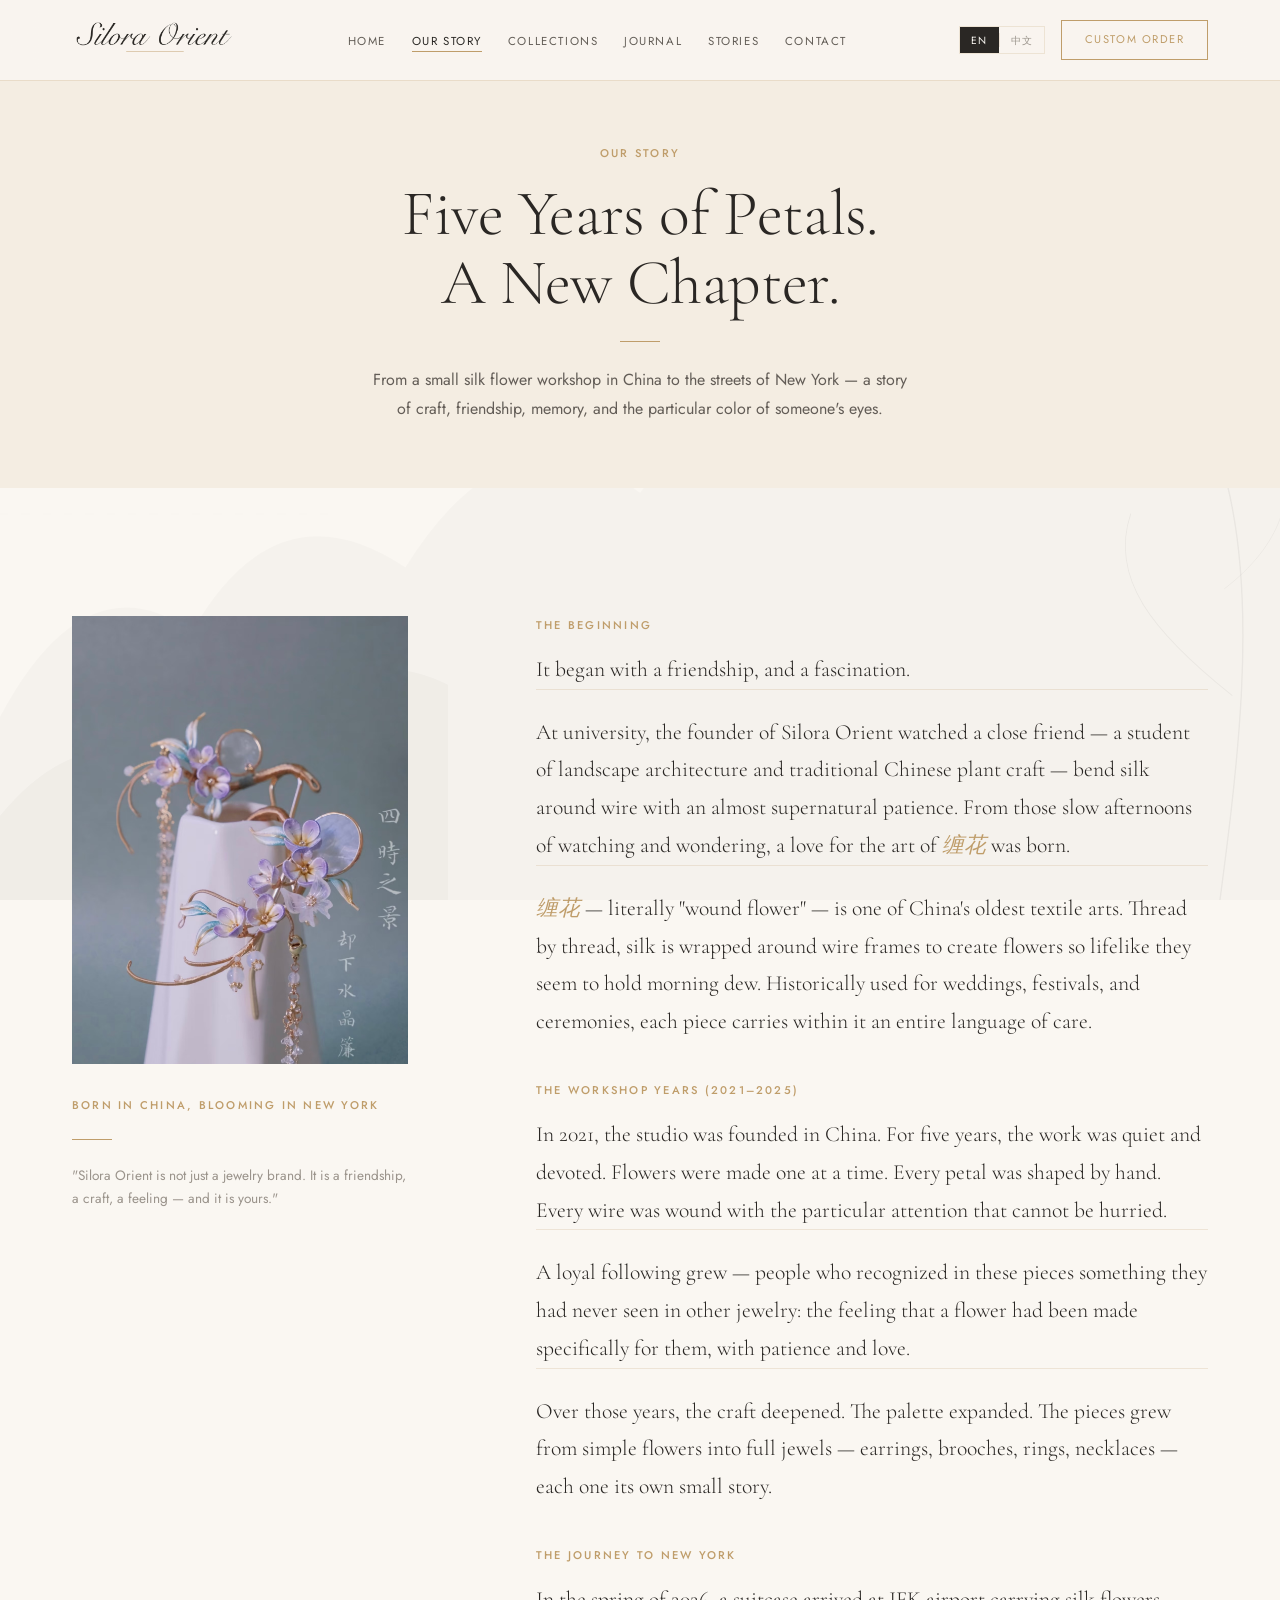
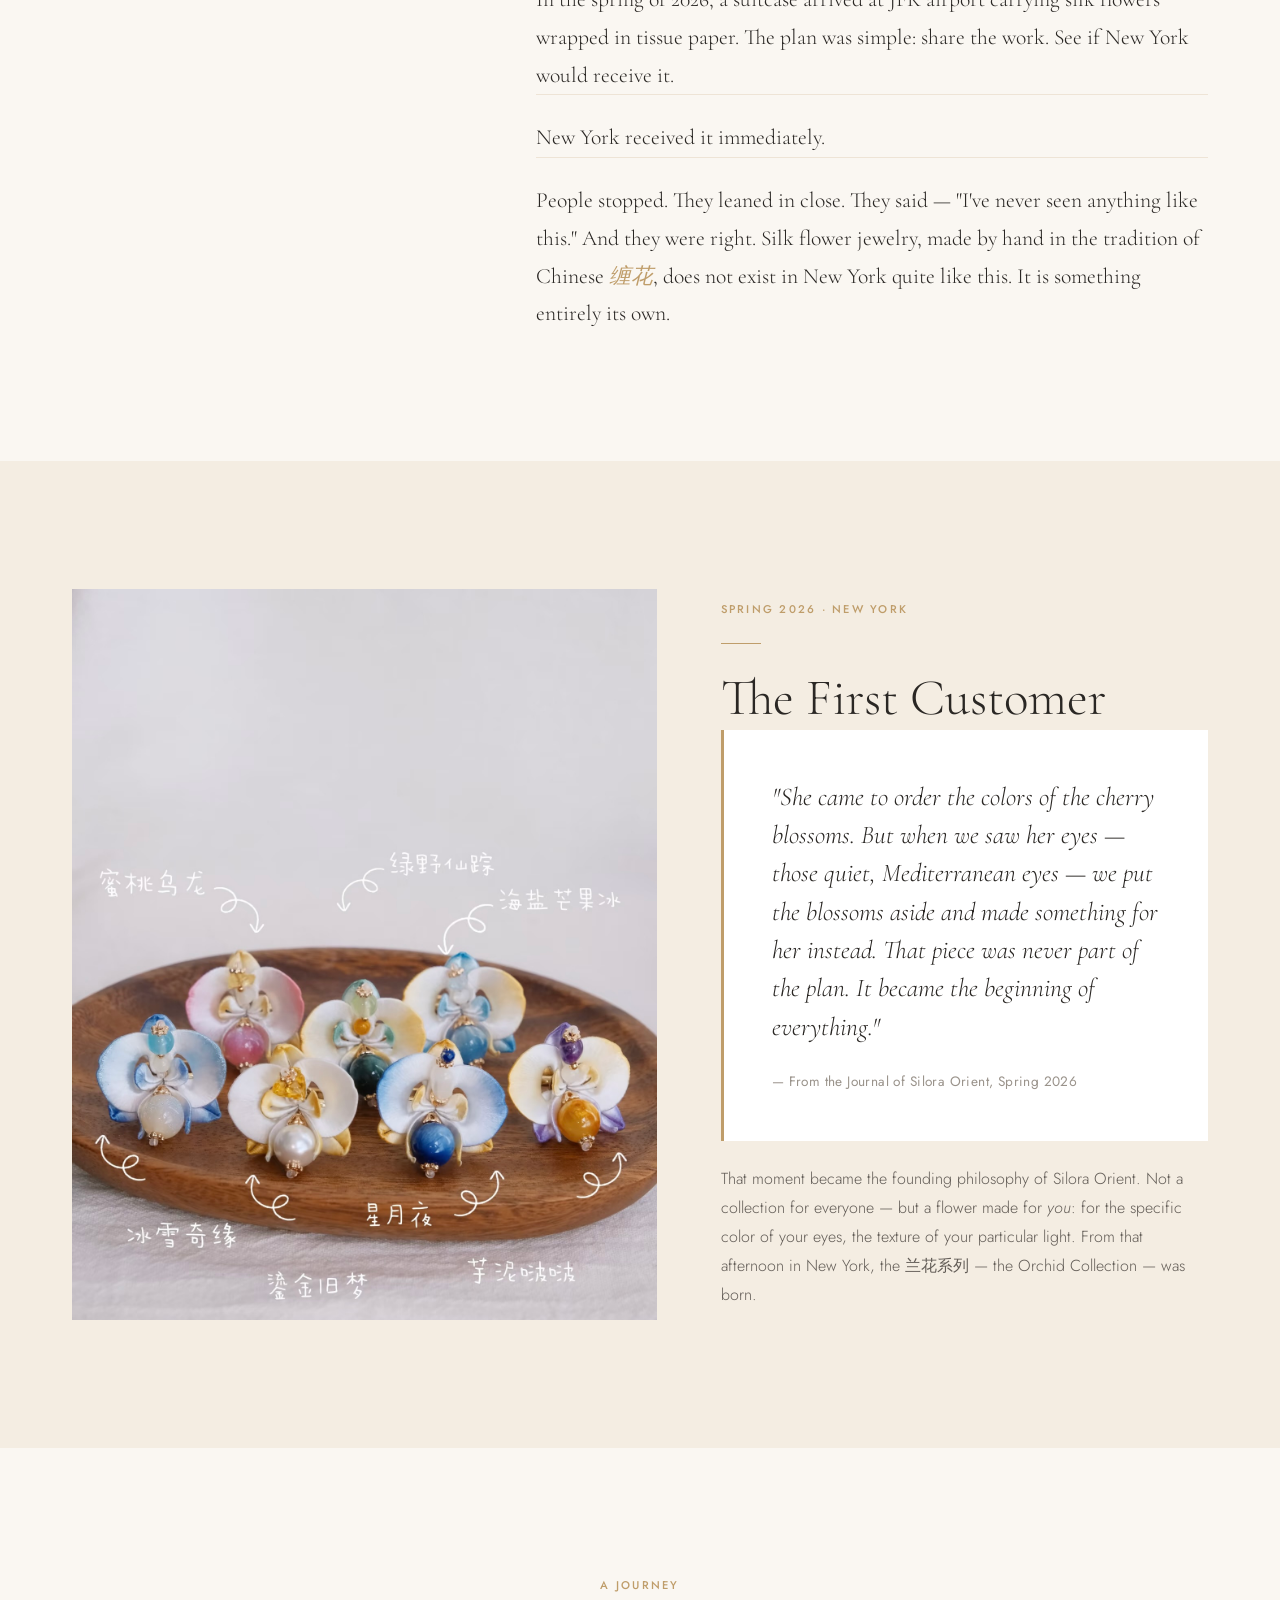
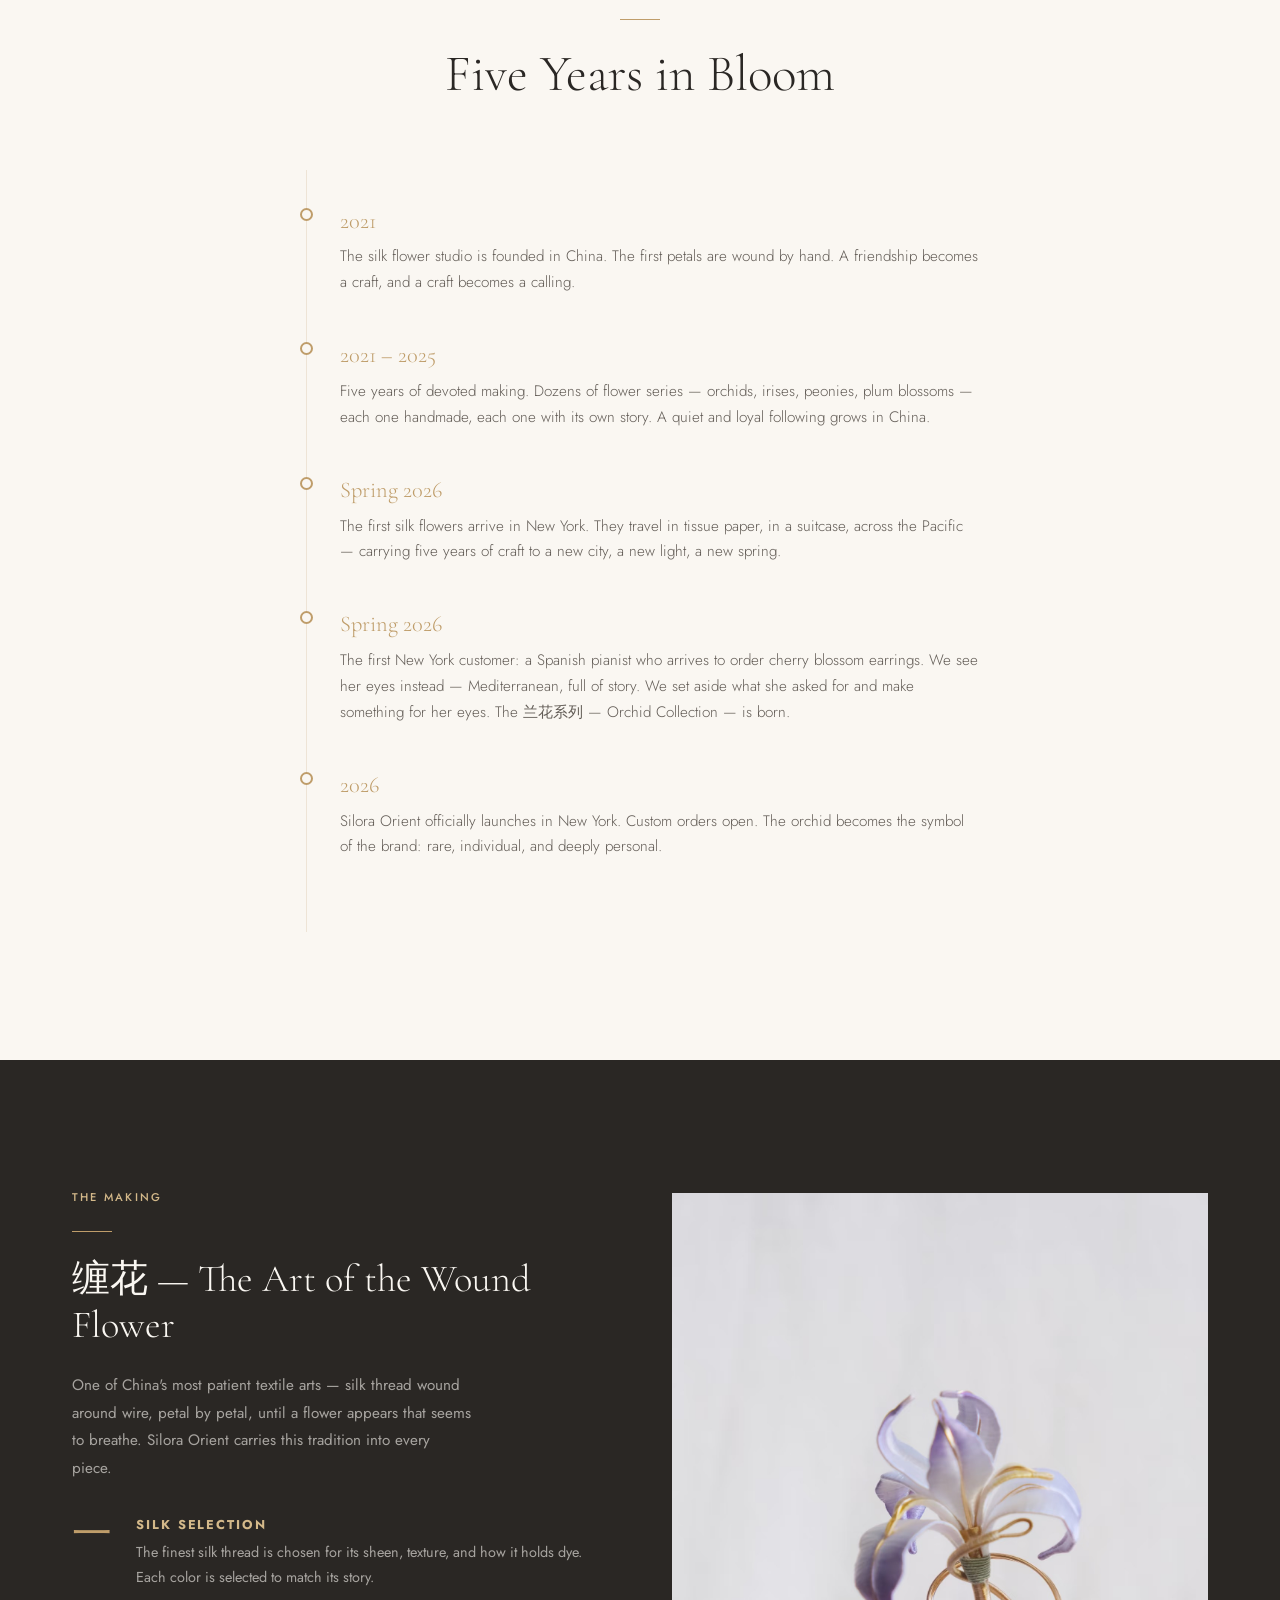
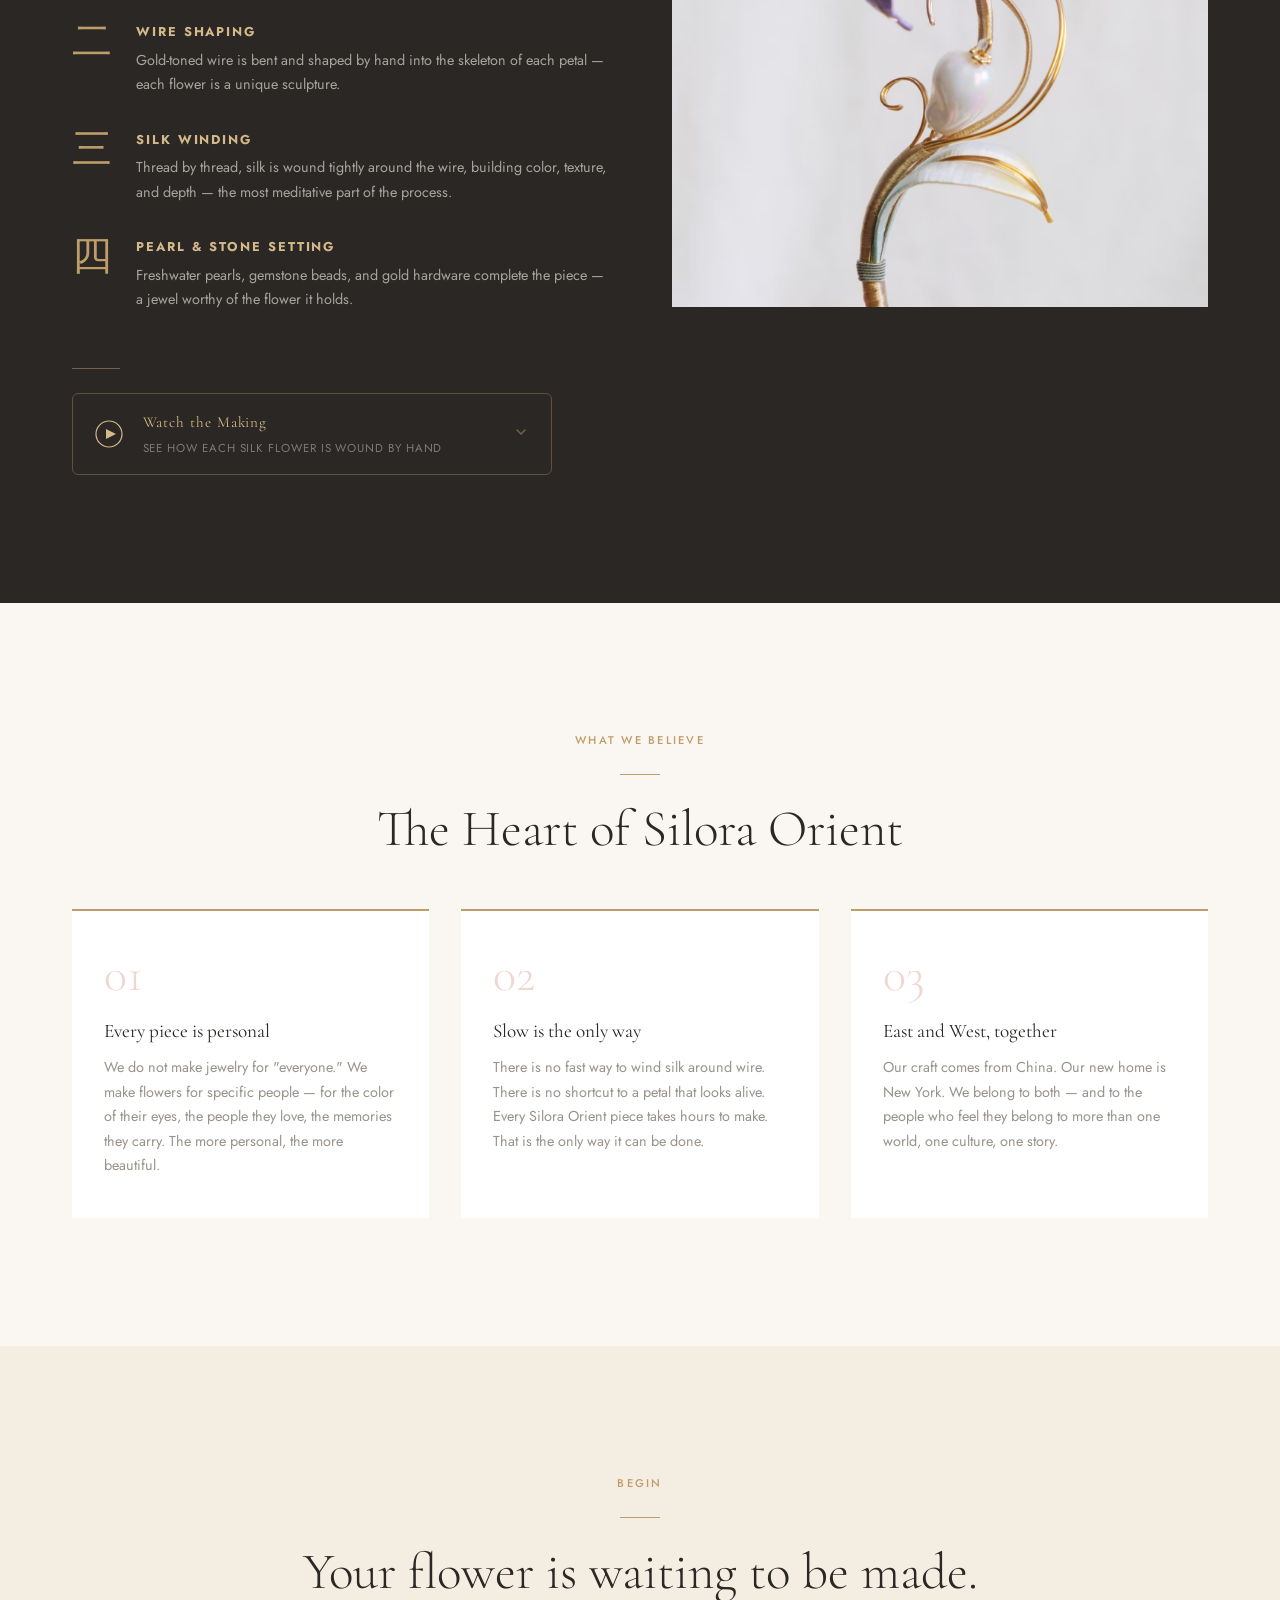
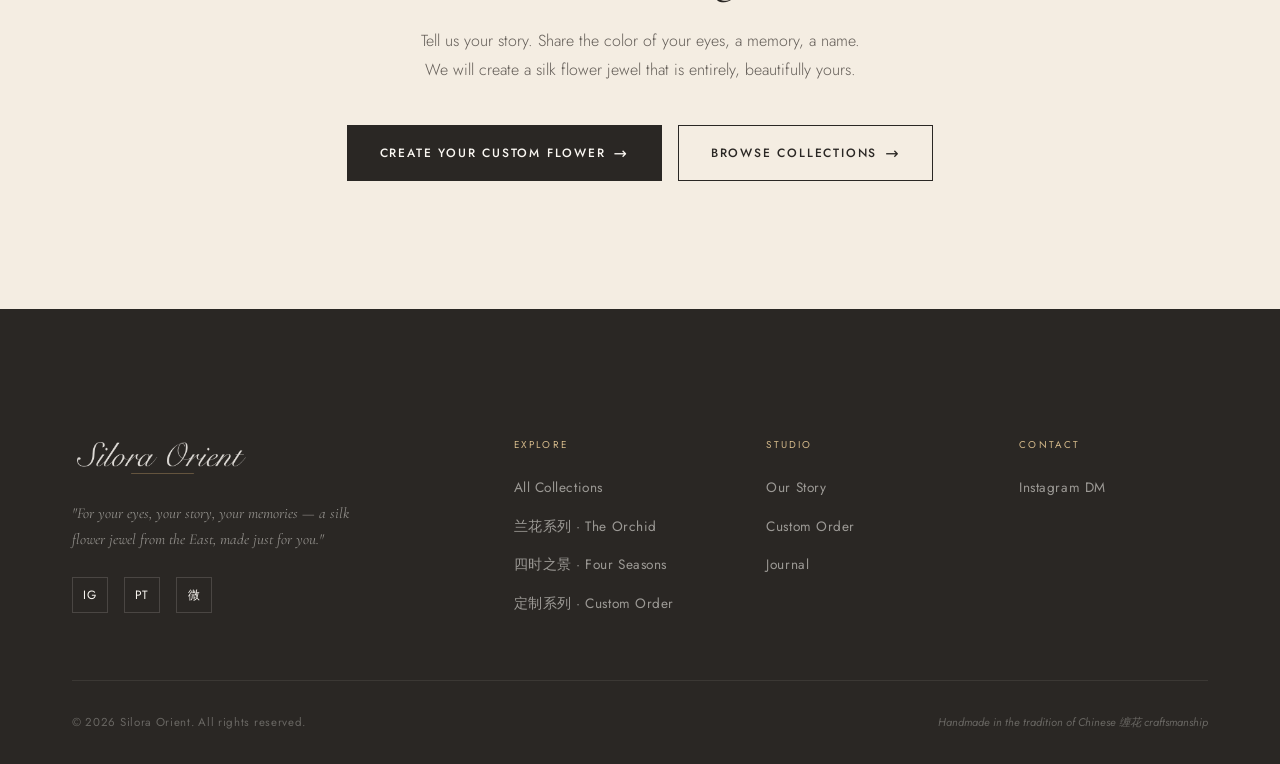
==== commit 1bff58b3: "feat: Snell Roundhand handwritten logo across all pages Generate brand identity images (Pillow + mac" ====
--- a/about.html
+++ b/about.html
@@ -196,10 +196,7 @@
 <!-- Navigation -->
 <nav class="nav scrolled" id="nav">
   <div class="nav-inner">
-    <a href="index.html" class="nav-logo">
-      Silora Orient
-      <span>Silk Flower Jewelry</span>
-    </a>
+    <a href="index.html" class="nav-logo"><img src="images/silora-logo.png" alt="Silora Orient" /></a>
     <ul class="nav-links">
       <li><a href="index.html"            class="nav-link" data-i18n="nav.home">Home</a></li>
       <li><a href="about.html"            class="nav-link active" data-i18n="nav.our_story">Our Story</a></li>
@@ -616,10 +613,7 @@
   <div class="container">
     <div class="footer-top">
       <div class="footer-brand">
-        <div class="nav-logo" style="color: var(--ivory); margin-bottom: 1rem;">
-          Silora Orient
-          <span>Silk Flower Jewelry</span>
-        </div>
+        <div class="nav-logo" style="color: var(--ivory); margin-bottom: 1rem;"><img src="images/silora-logo-light.png" alt="Silora Orient" /></div>
         <p class="footer-tagline">
           "For your eyes, your story, your memories — a silk flower jewel from the East, made just for you."
         </p>
--- a/styles.css
+++ b/styles.css
@@ -303,24 +303,18 @@
 }
 
 .nav-logo {
-  font-family: 'Parisienne', var(--font-serif);
-  font-size: 1.65rem;
-  font-weight: 400;
-  letter-spacing: 0.02em;
-  color: var(--text-dark);
+  display: flex;
+  align-items: center;
   line-height: 1;
 }
-
-.nav-logo span {
+.nav-logo img {
+  height: 44px;
+  width: auto;
   display: block;
-  font-size: 0.55rem;
-  font-family: var(--font-sans);
-  font-weight: 400;
-  letter-spacing: 0.25em;
-  text-transform: uppercase;
-  color: var(--gold);
-  margin-top: 3px;
-}
+  object-fit: contain;
+}
+/* legacy text fallback — hidden when image loads */
+.nav-logo span { display: none; }
 
 .nav-links {
   display: flex;
@@ -1027,9 +1021,10 @@
 }
 
 .footer-brand .nav-logo {
-  color: var(--ivory);
-  font-size: 1.6rem;
   margin-bottom: 1rem;
+}
+.footer-brand .nav-logo img {
+  height: 48px;
 }
 
 .footer-tagline {
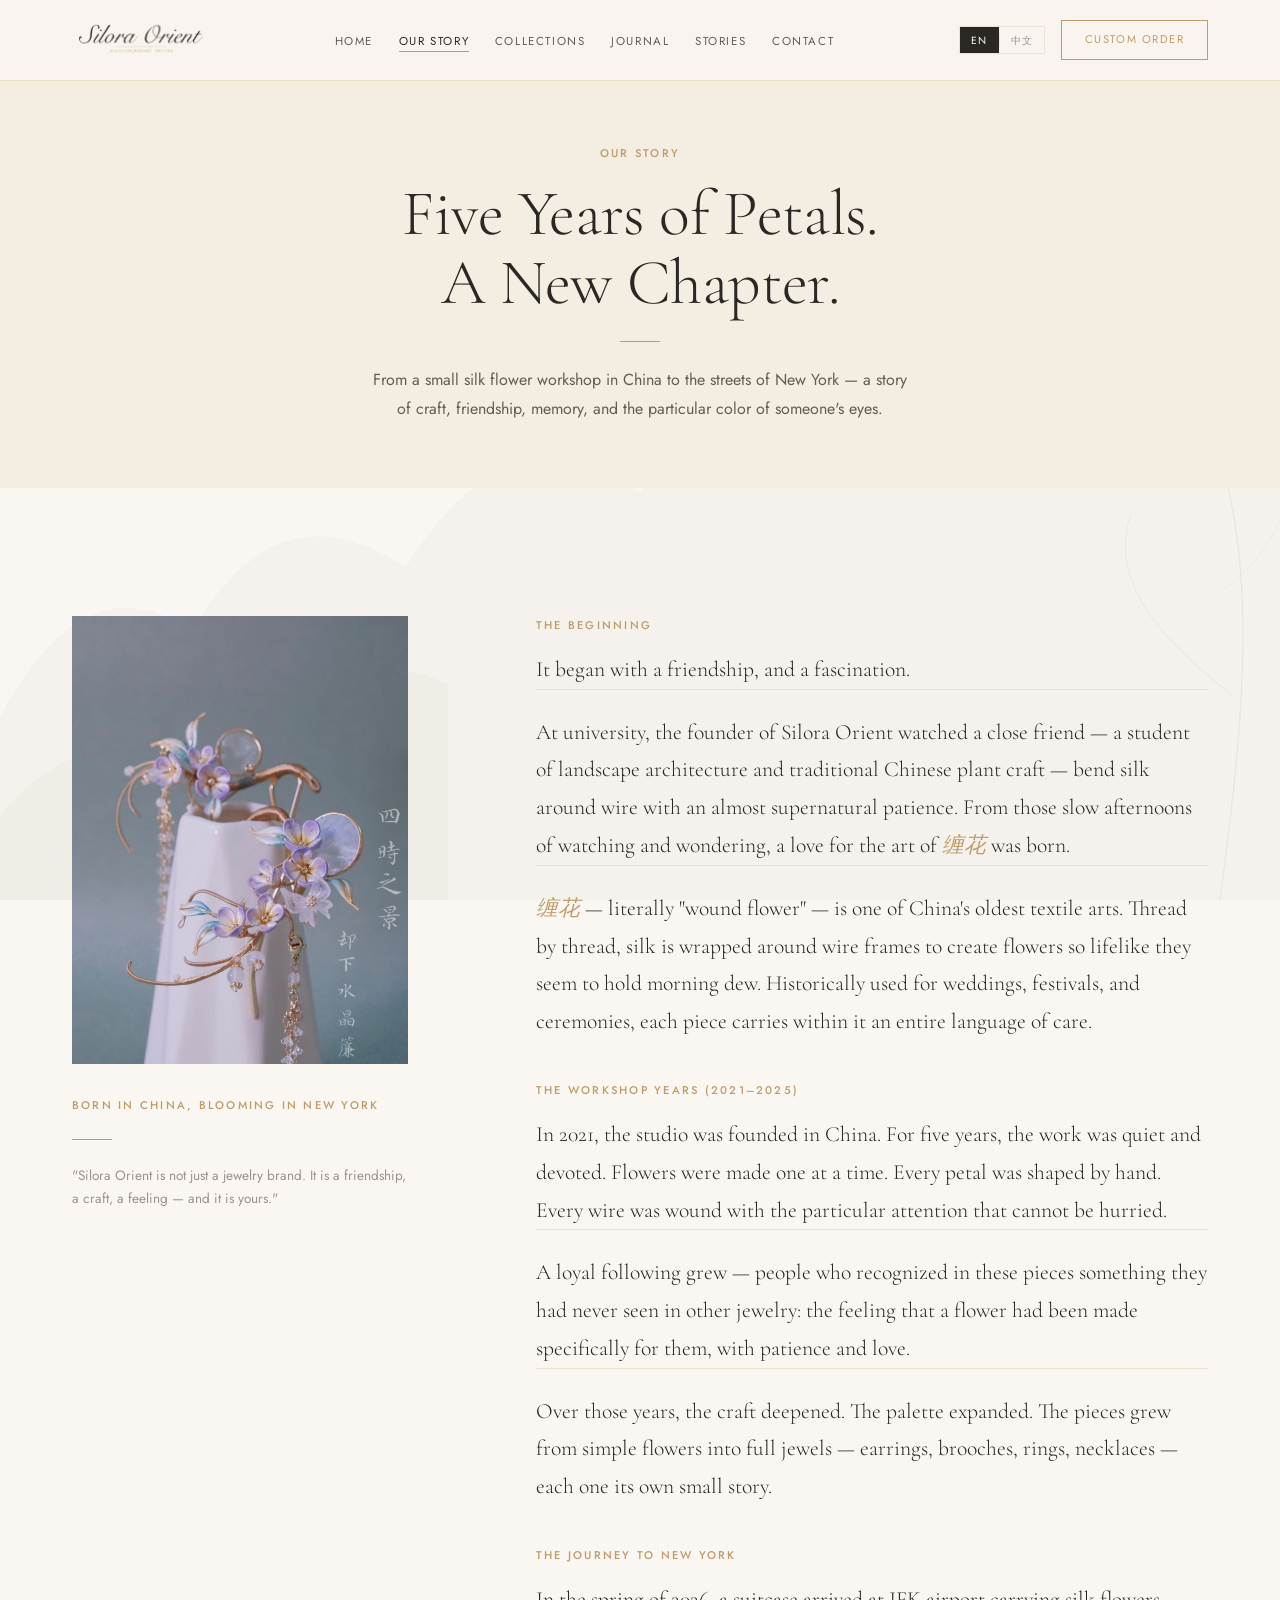
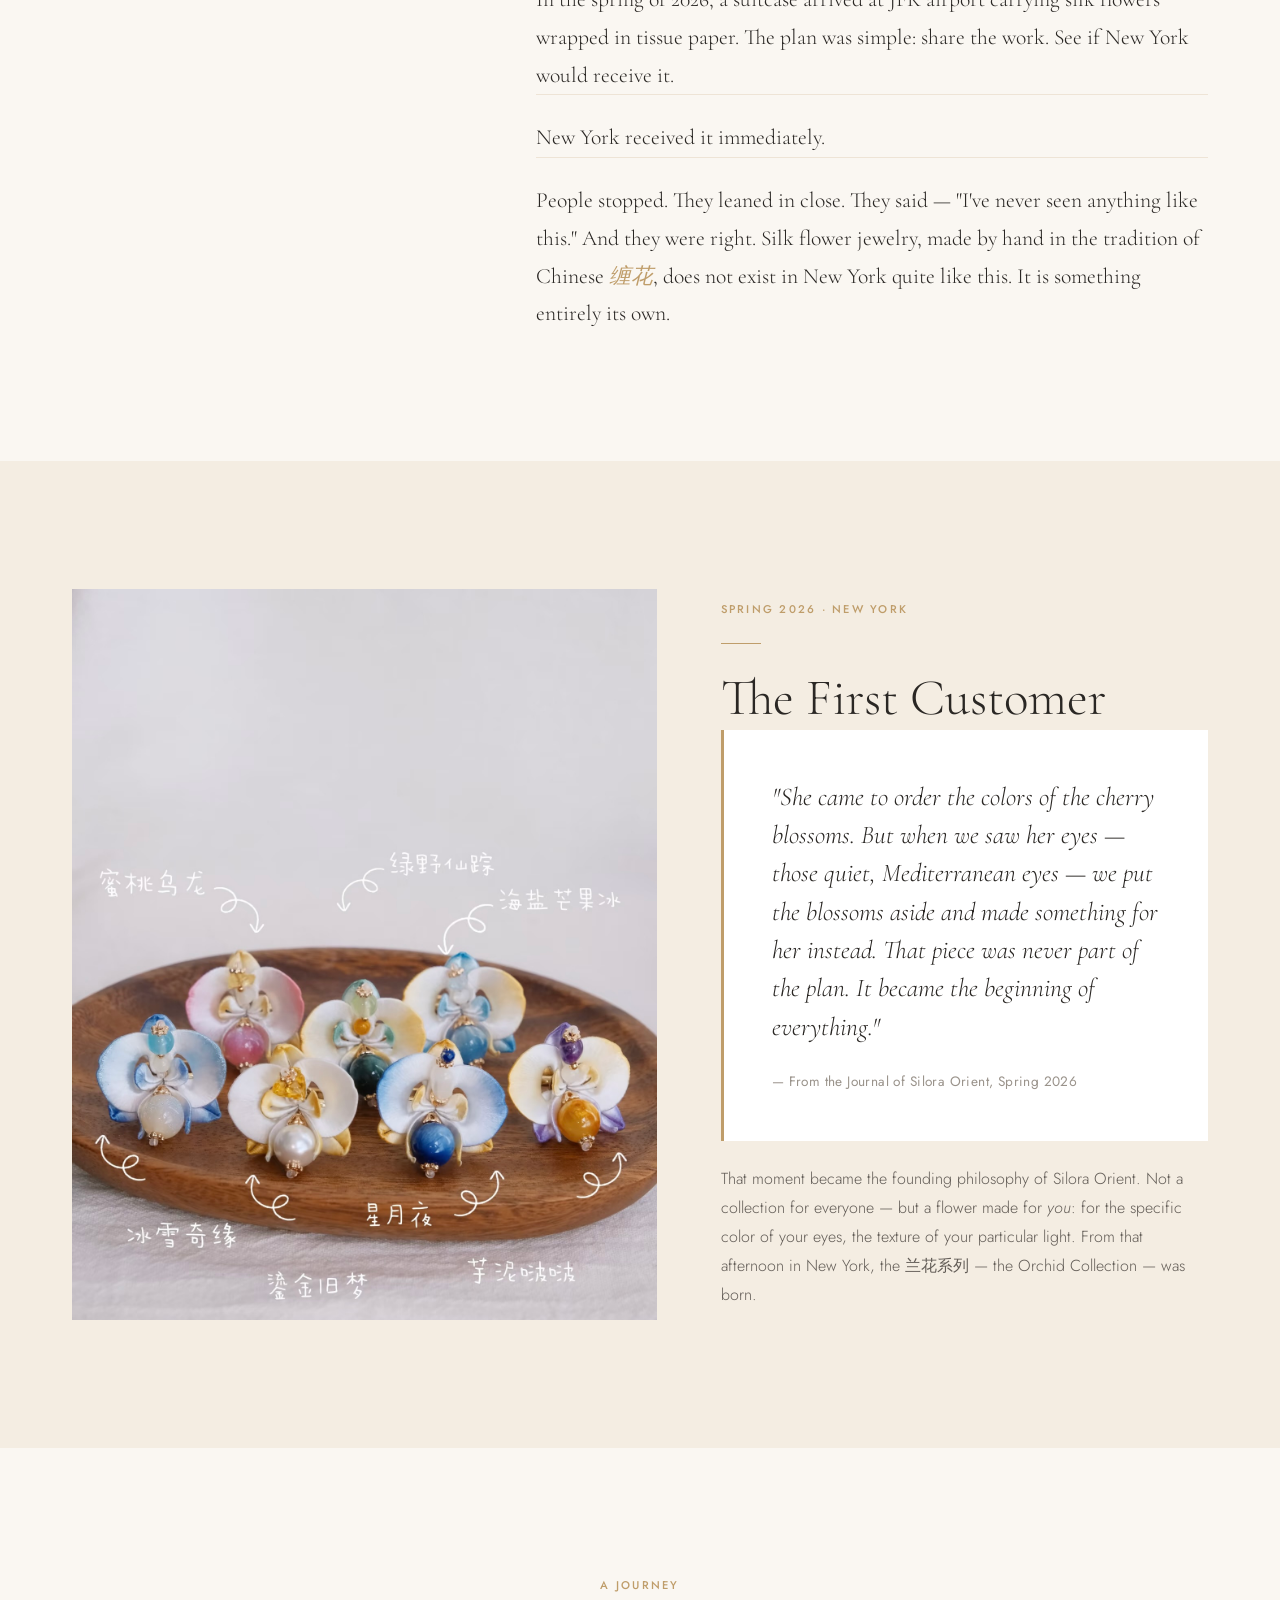
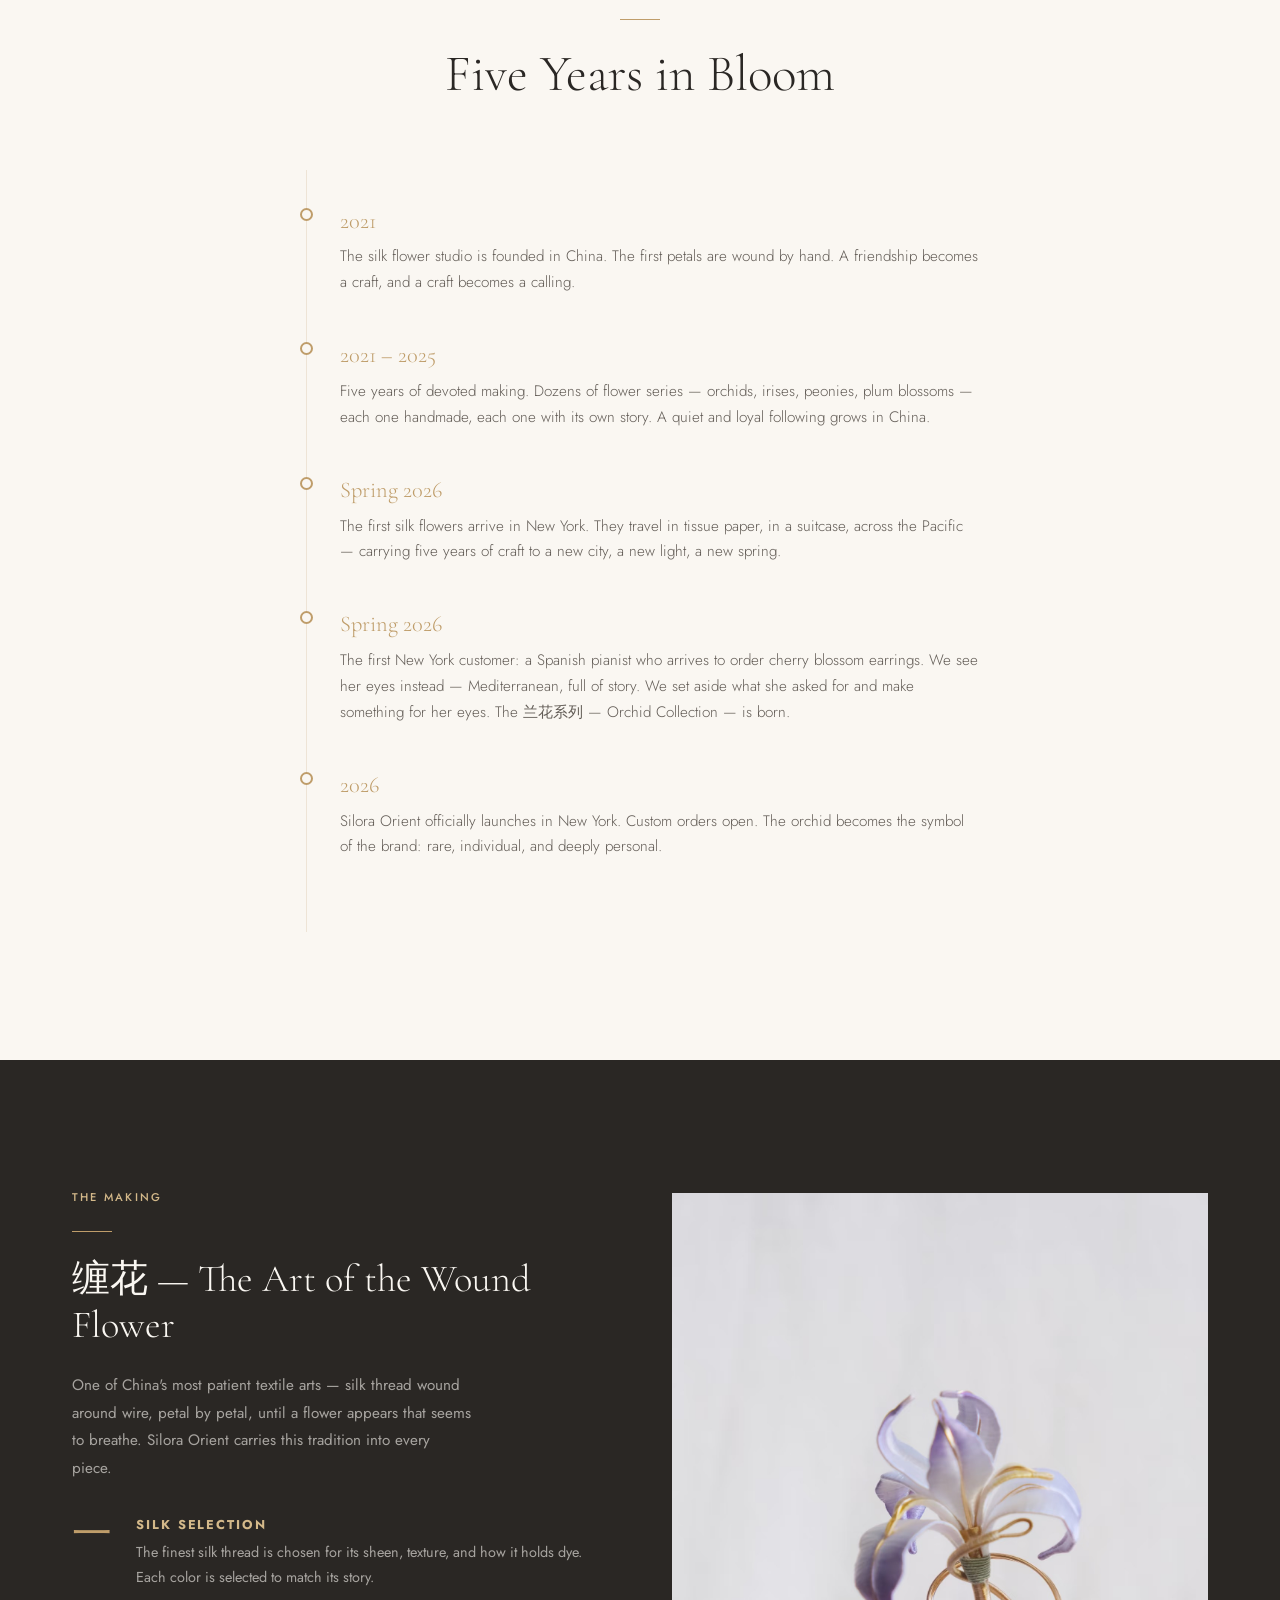
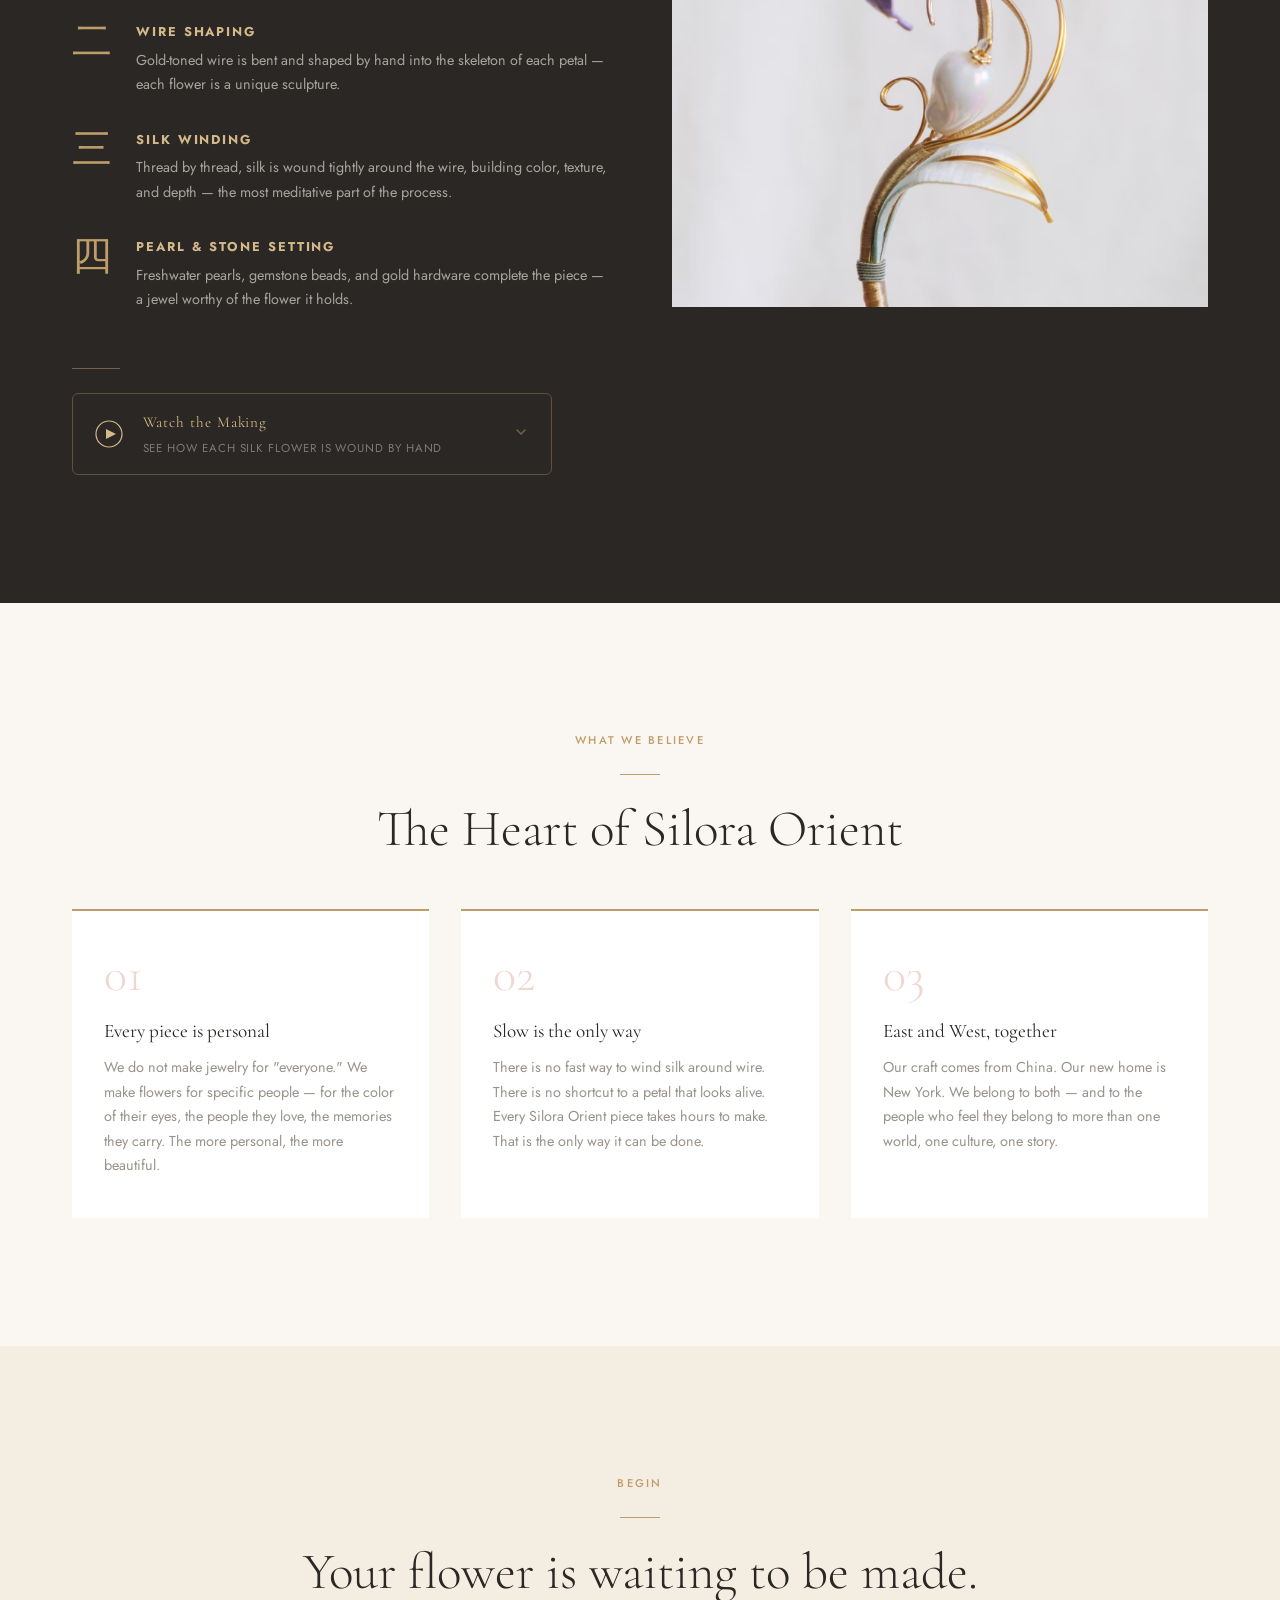
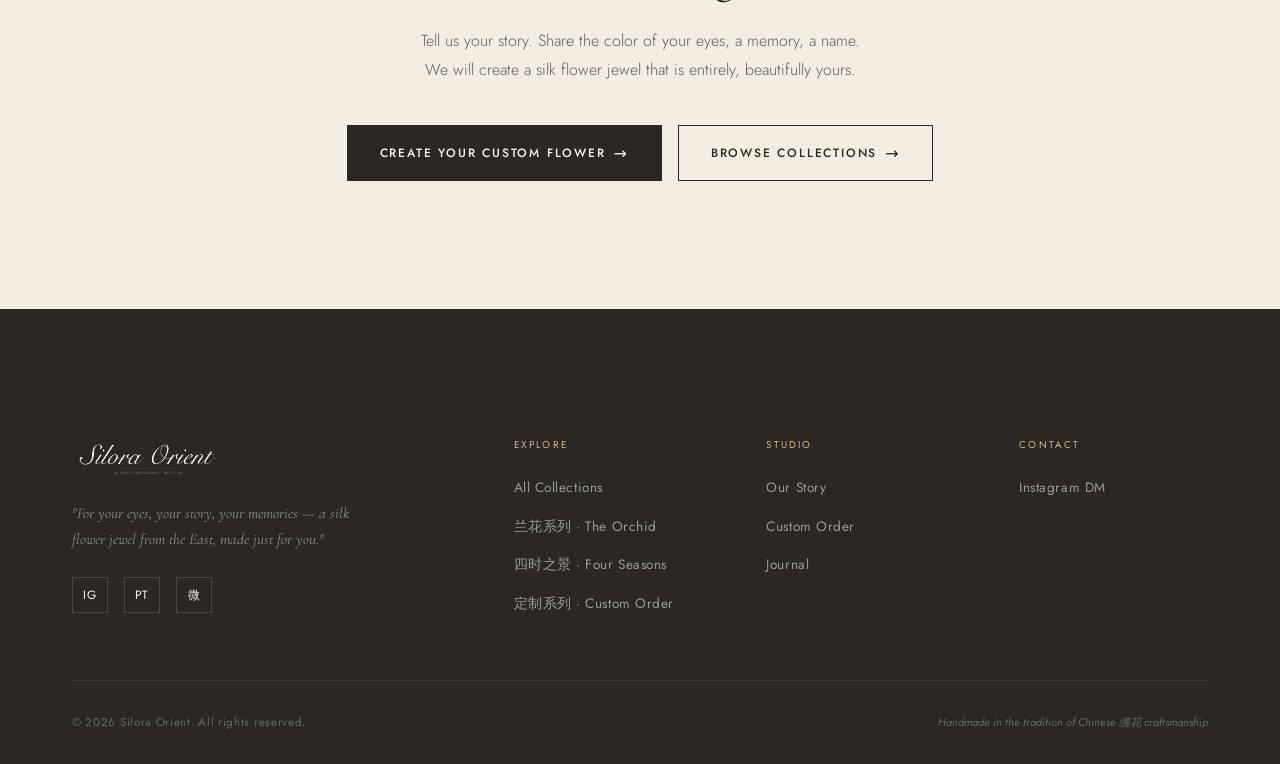
==== commit 042a4d12: "feat: embed YouTube 缠花 video with brand watermark overlay - Replace <video> placeholder with YouTube" ====
--- a/about.html
+++ b/about.html
@@ -452,19 +452,17 @@
 
       <!-- Expanded player -->
       <div class="chanhua-vid-player" id="chanhua-vid-player" style="display:none;">
-        <div class="chanhua-vid-player-inner">
-          <video id="chanhua-video" controls playsinline preload="metadata"
-                 style="width:100%;border-radius:4px;display:block;max-height:420px;background:#000;">
-            <!-- Replace the src below with your video URL or file path -->
-            <source src="TODO_VIDEO_SRC" type="video/mp4">
-            Your browser does not support HTML5 video.
-          </video>
-
-          <!-- Bilingual subtitle panel (synced via JS timeupdate) -->
-          <div class="chanhua-subs" id="chanhua-subs" aria-live="polite">
-            <p class="chanhua-sub-en" id="chanhua-sub-en">&nbsp;</p>
-            <p class="chanhua-sub-zh" id="chanhua-sub-zh">&nbsp;</p>
-          </div>
+        <div class="chanhua-vid-player-inner" style="position:relative;">
+          <iframe id="chanhua-iframe"
+            src="https://www.youtube.com/embed/TcJWl0GBHjc?enablejsapi=1&rel=0&modestbranding=1"
+            style="width:100%;aspect-ratio:16/9;border:none;border-radius:4px;display:block;"
+            allow="accelerometer; autoplay; clipboard-write; encrypted-media; gyroscope; picture-in-picture"
+            allowfullscreen>
+          </iframe>
+          <!-- Brand watermark overlay -->
+          <img src="images/silora-vid-watermark.png" alt=""
+               style="position:absolute;bottom:48px;right:14px;width:140px;
+                      pointer-events:none;opacity:0.82;" />
         </div>
 
         <button class="chanhua-vid-collapse" onclick="cvidCollapse()" aria-label="Close video">
@@ -490,10 +488,11 @@
   _cvidApplyLang();
 }
 function cvidCollapse() {
-  const teaser = document.getElementById('chanhua-vid-teaser');
-  const player = document.getElementById('chanhua-vid-player');
-  const vid    = document.getElementById('chanhua-video');
-  vid.pause();
+  const teaser  = document.getElementById('chanhua-vid-teaser');
+  const player  = document.getElementById('chanhua-vid-player');
+  const iframe  = document.getElementById('chanhua-iframe');
+  // Pause YouTube playback by posting to the iframe
+  if (iframe) iframe.contentWindow.postMessage('{"event":"command","func":"pauseVideo","args":""}','*');
   player.style.display = 'none';
   teaser.style.display = '';
   teaser.setAttribute('aria-expanded','false');
@@ -505,49 +504,7 @@
   });
 }
 
-/* ── Subtitle data ───────────────────────────────────────────────
-   Edit the entries below once you have the video.
-   start / end are in seconds from video start.
-   en  = English subtitle line
-   zh  = Chinese subtitle line
-   ──────────────────────────────────────────────────────────────── */
-const CHANHUA_SUBS = [
-  { start:  0, end:  8, en: "We begin with a length of silk thread, chosen for its sheen.",         zh: "我们从一根蚕丝线开始，选取光泽最好的那一根。" },
-  { start:  8, end: 18, en: "The copper wire is bent petal by petal — each shape held in memory.",  zh: "铜丝一片一片折弯，每一个弧度都记在手中。" },
-  { start: 18, end: 30, en: "Then, thread by thread, silk is wound around the wire.",               zh: "然后，一线一线，蚕丝缠绕在铜丝上。" },
-  { start: 30, end: 42, en: "This is the most meditative part — and the slowest.",                  zh: "这是最需要静心的一步，也是最慢的一步。" },
-  { start: 42, end: 54, en: "A single petal may take twenty minutes.",                              zh: "一片花瓣，有时需要二十分钟。" },
-  { start: 54, end: 66, en: "When all petals are finished, they are assembled around a stem.",      zh: "所有花瓣做好后，一片片组合成花。" },
-  { start: 66, end: 78, en: "Freshwater pearls and gold wire complete the jewel.",                  zh: "最后用淡水珍珠和金丝收尾，一朵缠花珠宝便完成了。" },
-];
-
 document.addEventListener('DOMContentLoaded', () => {
-  const video  = document.getElementById('chanhua-video');
-  const subEn  = document.getElementById('chanhua-sub-en');
-  const subZh  = document.getElementById('chanhua-sub-zh');
-
-  if (!video) return;
-
-  video.addEventListener('timeupdate', () => {
-    const t = video.currentTime;
-    const isZh = (localStorage.getItem('silora-lang') || 'en') === 'zh';
-    const active = CHANHUA_SUBS.find(s => t >= s.start && t < s.end);
-
-    if (active) {
-      if (isZh) {
-        subZh.textContent = active.zh || '';
-        subEn.textContent = active.en || '';
-      } else {
-        subEn.textContent = active.en || '';
-        subZh.textContent = active.zh || '';
-      }
-    } else {
-      subEn.textContent = '';
-      subZh.textContent = '';
-    }
-  });
-
-  // Keyboard accessibility for teaser
   const teaser = document.getElementById('chanhua-vid-teaser');
   if (teaser) {
     teaser.addEventListener('keydown', e => {
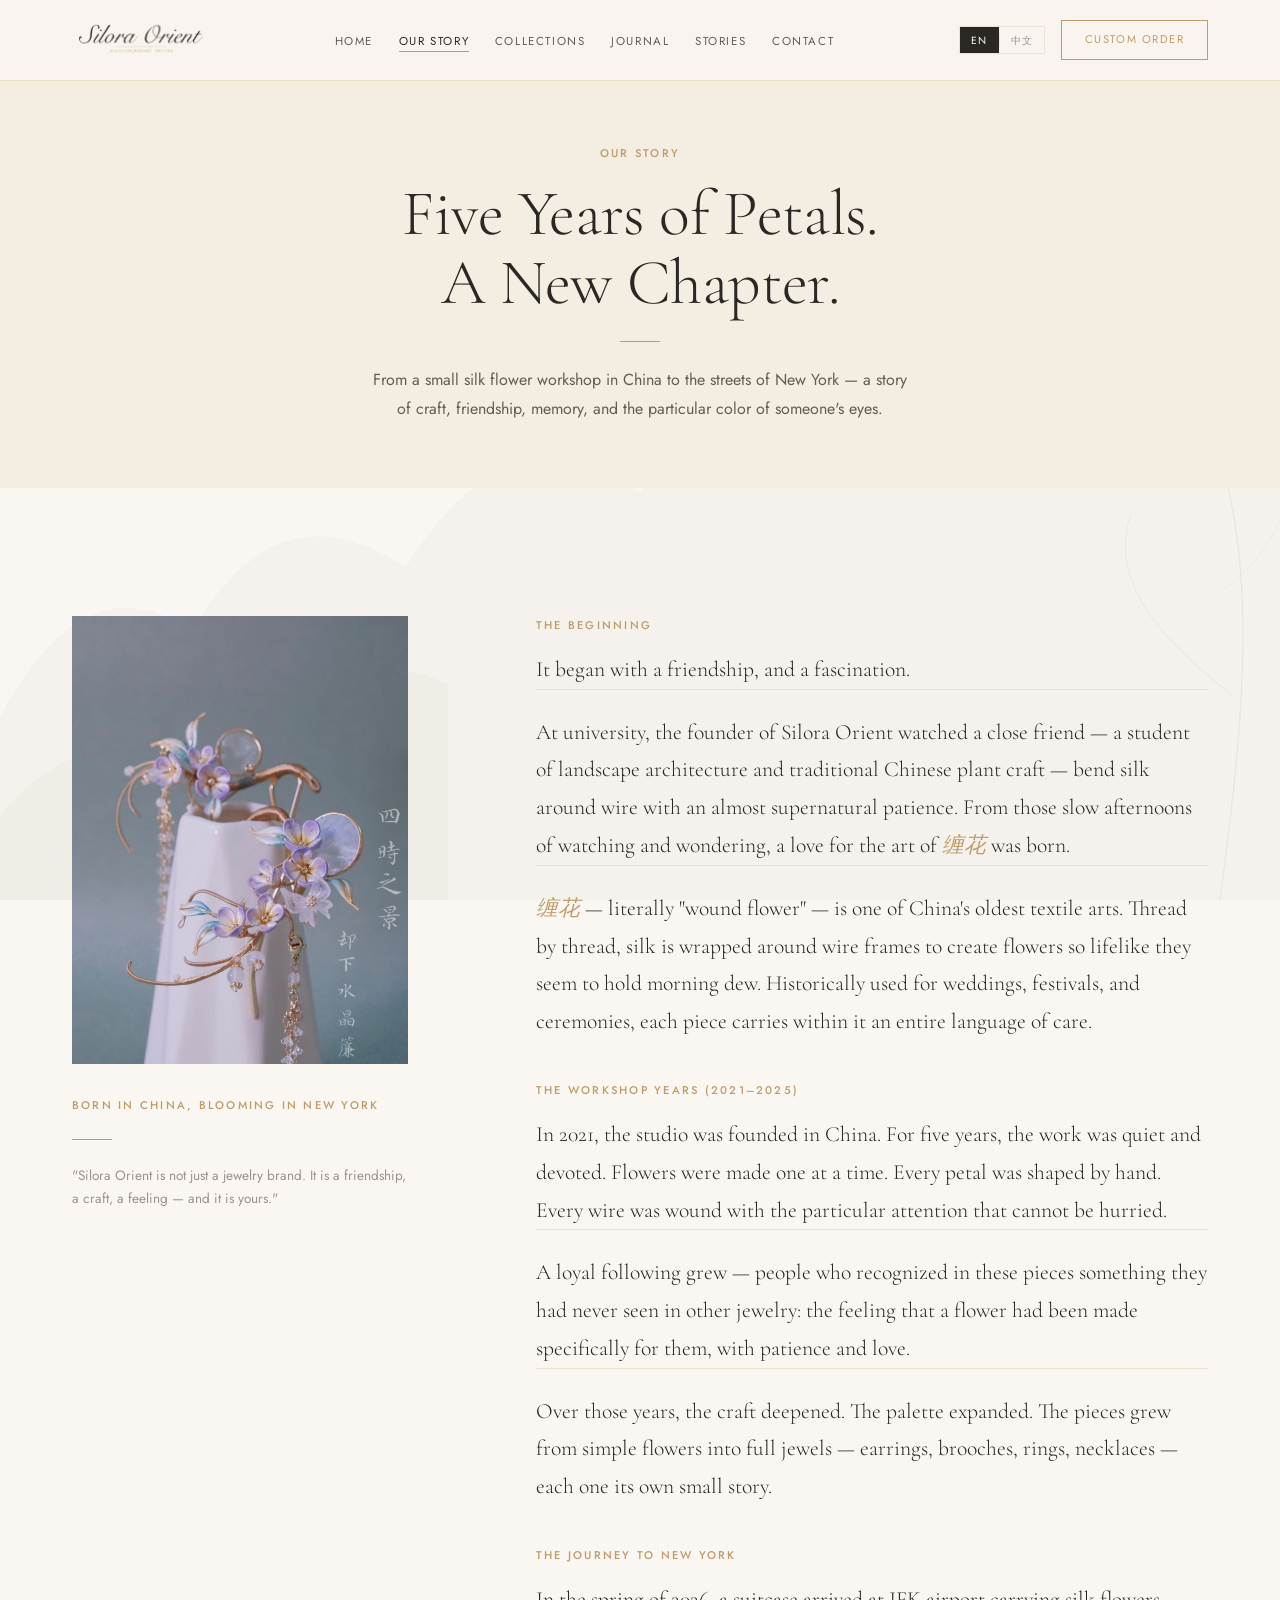
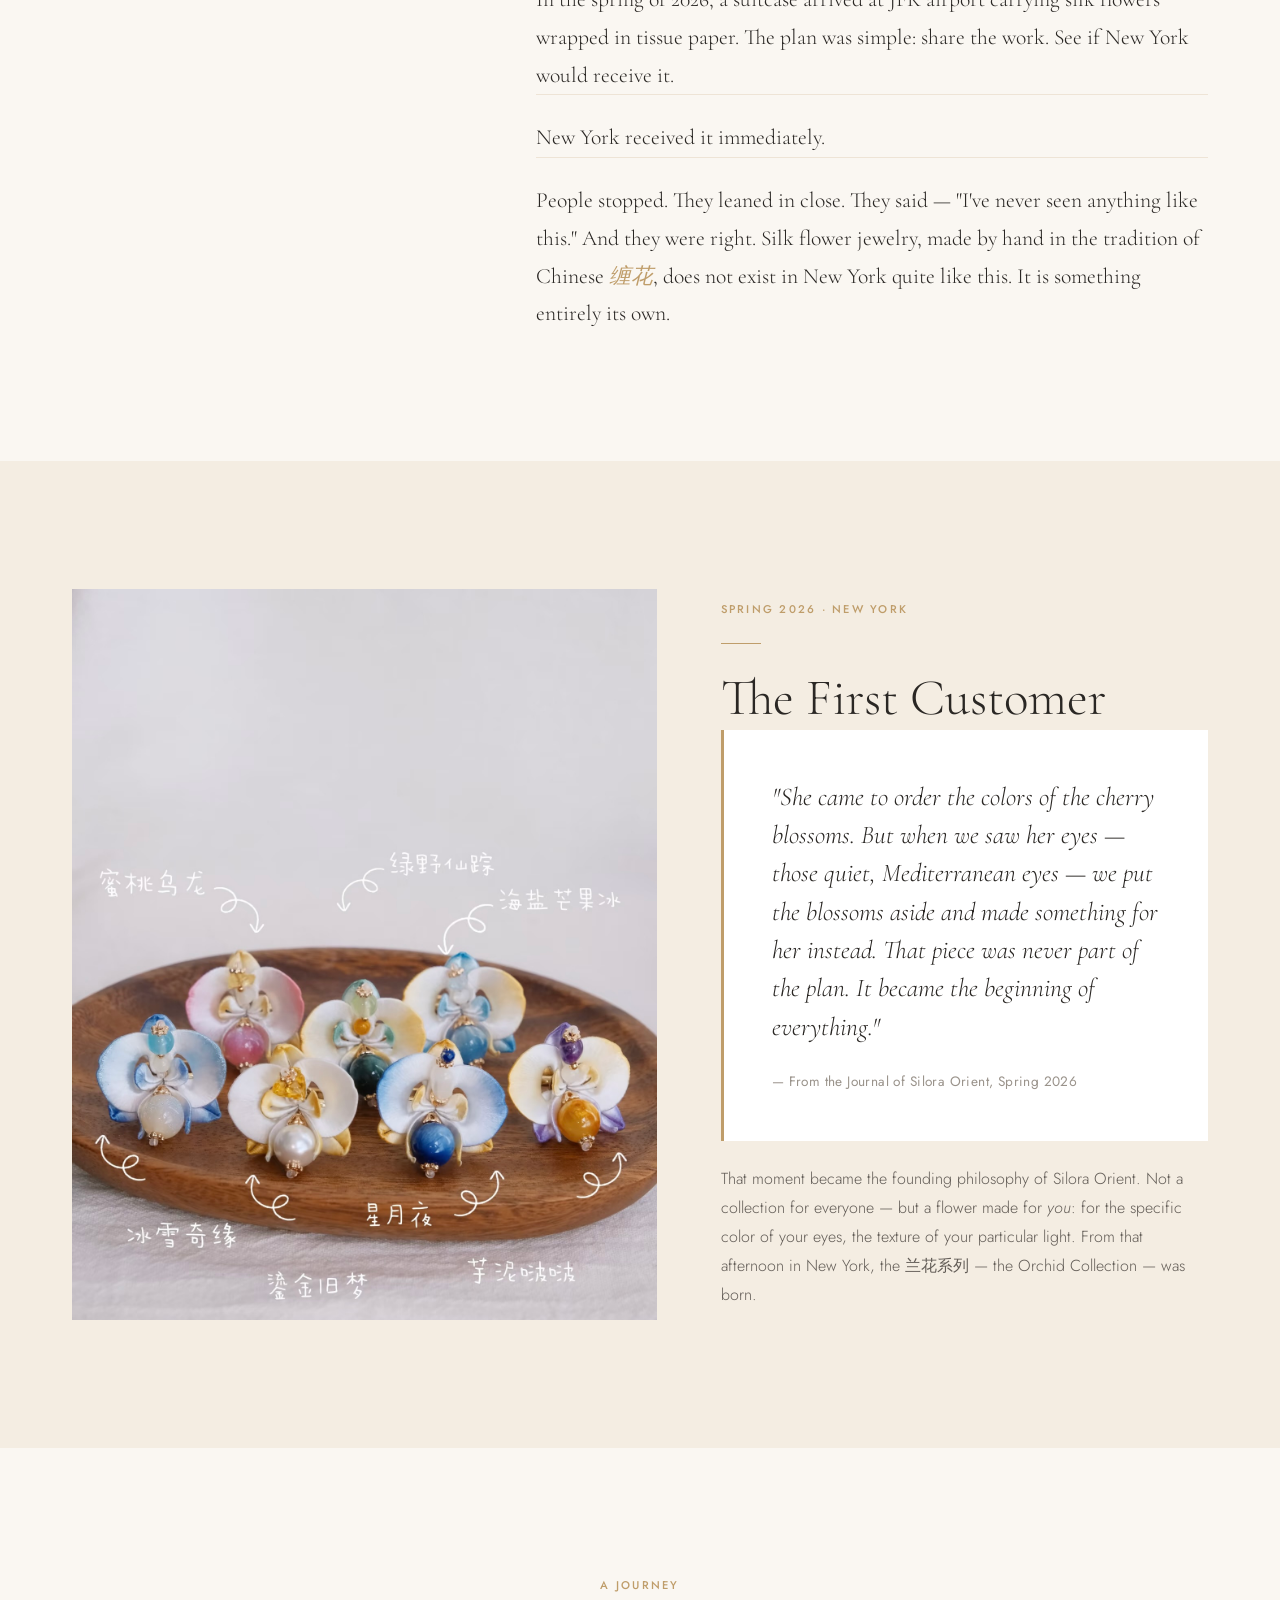
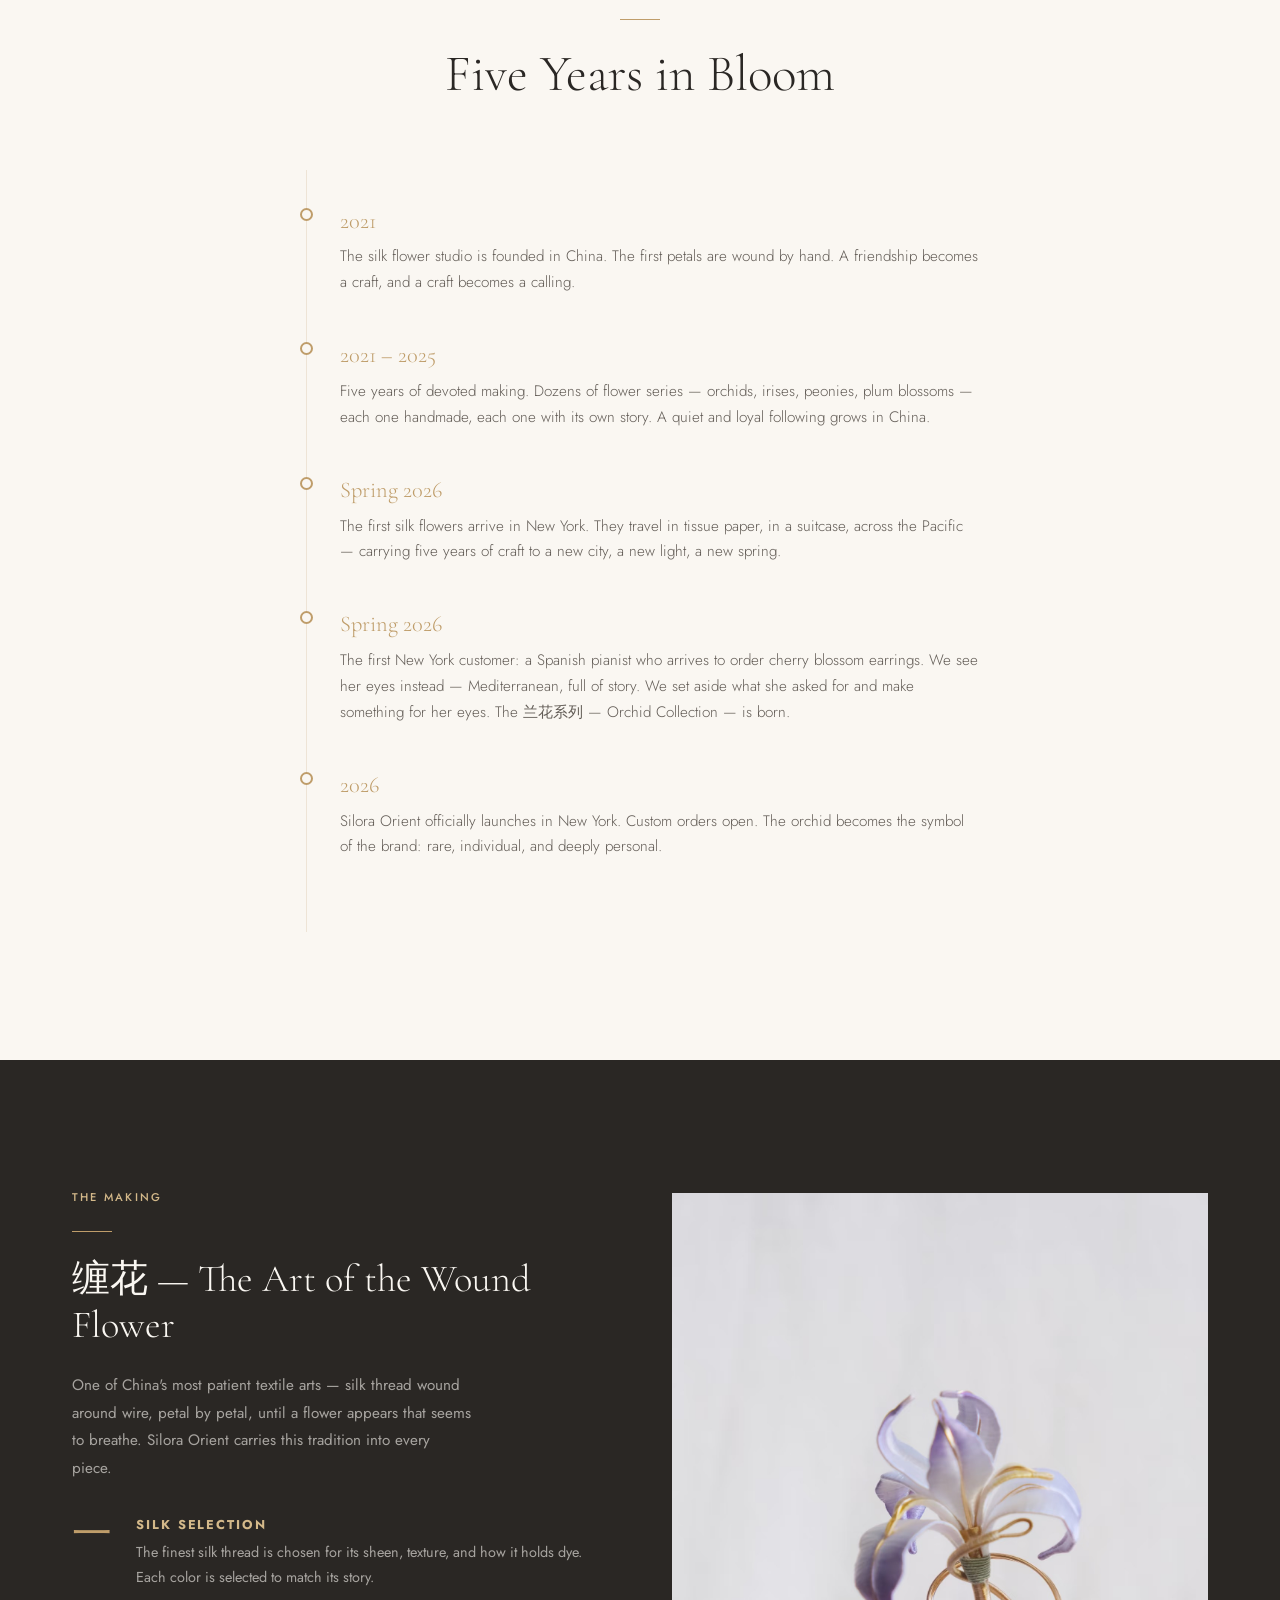
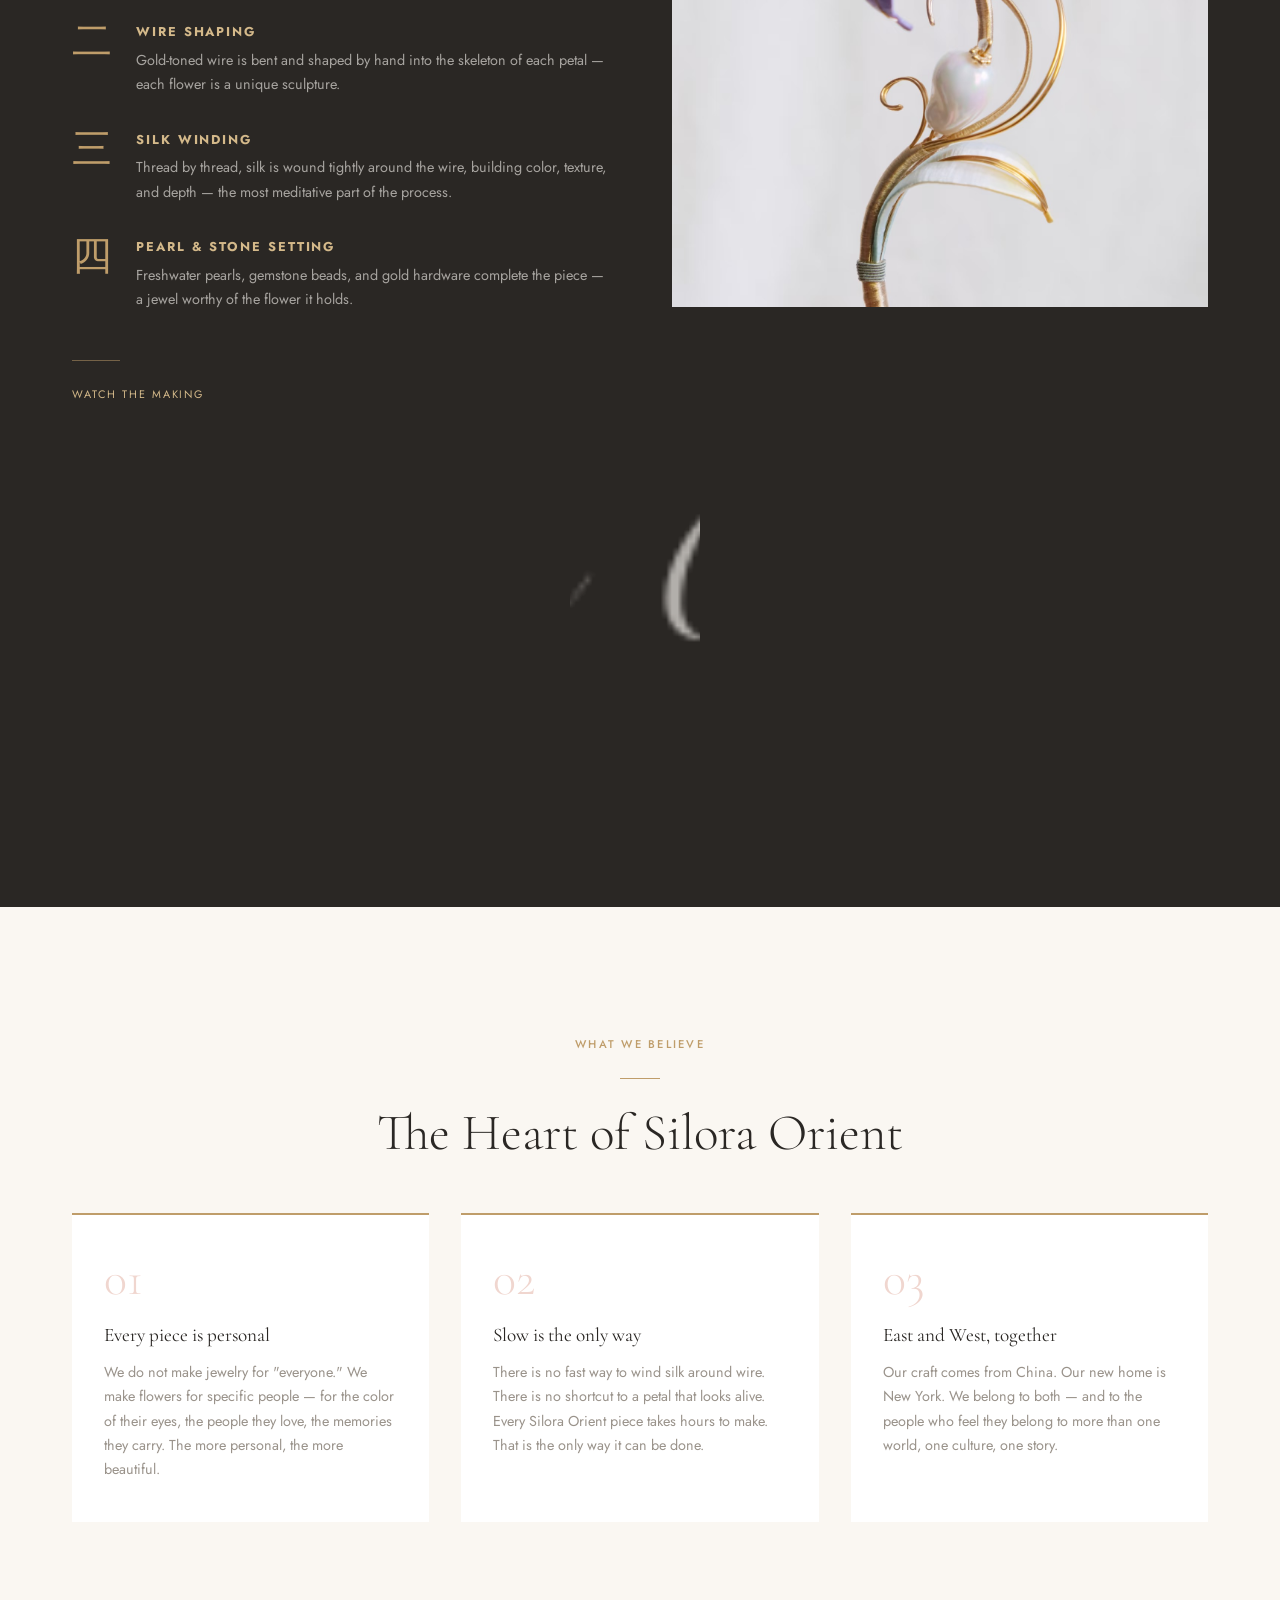
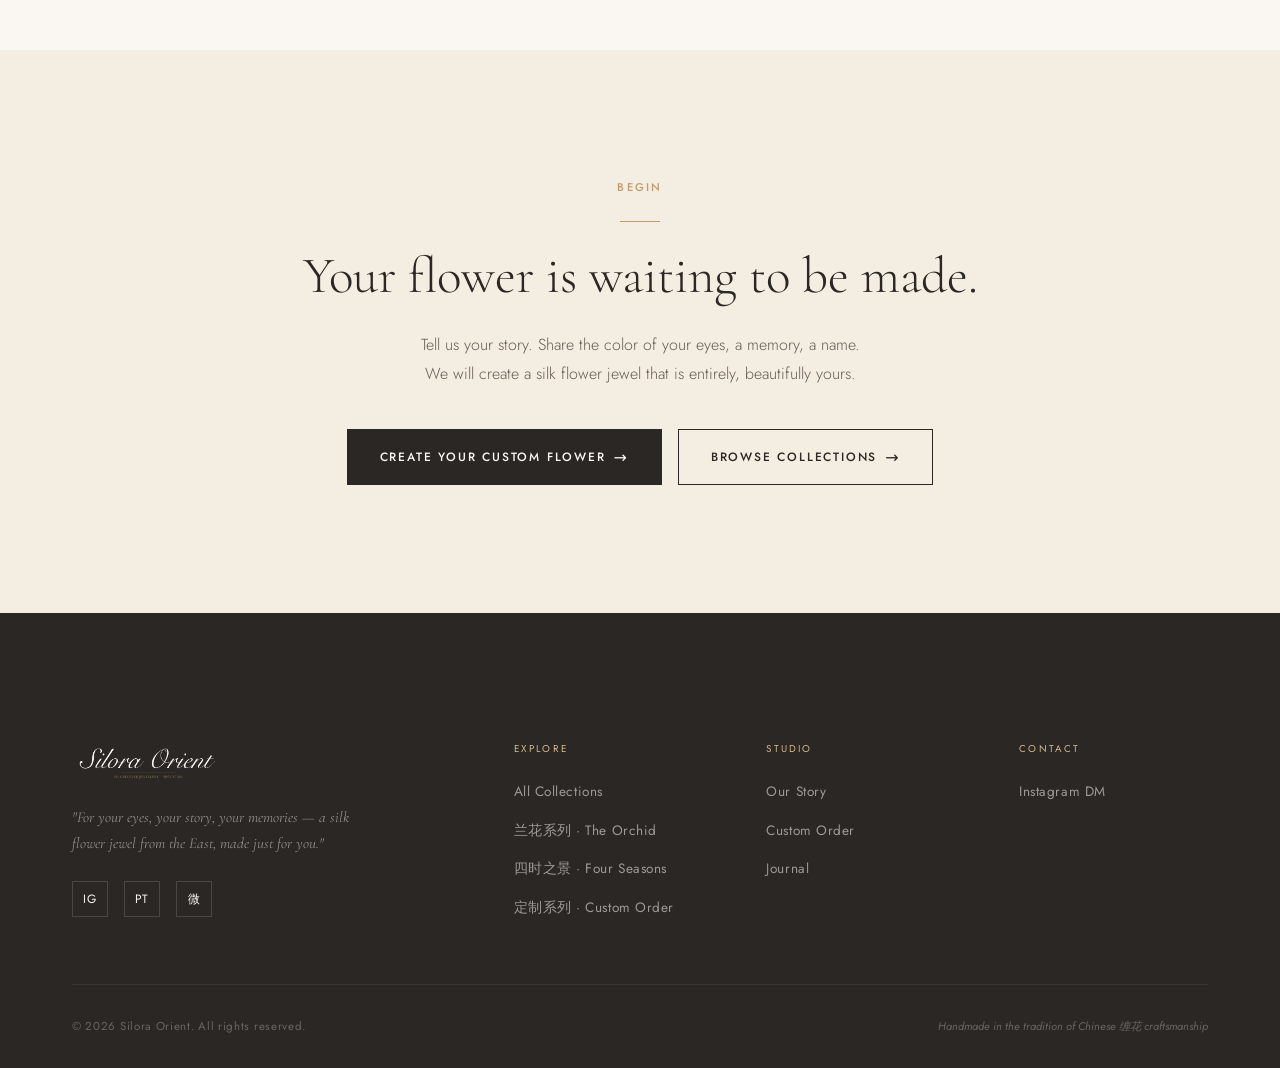
==== commit 85afe0e1: "feat: show 缠花 video inline, always visible (no click-to-expand) - New video: KzvKyrghwaU (start at 3" ====
--- a/about.html
+++ b/about.html
@@ -430,45 +430,24 @@
     </div>
 
     <!-- ── Watch the Craft Video ───────────────────────────────── -->
-    <div class="chanhua-video-section reveal" style="margin-top: 3.5rem;">
+    <!-- ── Watch the Craft ──────────────────────────────────────── -->
+    <div class="chanhua-video-section reveal" style="margin-top: 3rem;">
       <div class="chanhua-vid-divider"></div>
-
-      <!-- Teaser / collapsed state -->
-      <div class="chanhua-vid-teaser" id="chanhua-vid-teaser" onclick="cvidExpand()" role="button" tabindex="0" aria-expanded="false">
-        <div class="chanhua-vid-icon">
-          <svg width="28" height="28" viewBox="0 0 28 28" fill="none" xmlns="http://www.w3.org/2000/svg">
-            <circle cx="14" cy="14" r="13" stroke="currentColor" stroke-width="1.2"/>
-            <polygon points="11,9 21,14 11,19" fill="currentColor"/>
-          </svg>
-        </div>
-        <div class="chanhua-vid-teaser-text">
-          <span class="chanhua-vid-caption" data-i18n-en="Watch the Making" data-i18n-zh="观看制作过程">Watch the Making</span>
-          <span class="chanhua-vid-subcap" data-i18n-en="See how each silk flower is wound by hand" data-i18n-zh="看每一朵缠花如何一线一线地缠绕而成">See how each silk flower is wound by hand</span>
-        </div>
-        <div class="chanhua-vid-chevron">
-          <svg width="16" height="16" viewBox="0 0 16 16" fill="none"><path d="M4 6l4 4 4-4" stroke="currentColor" stroke-width="1.5" stroke-linecap="round" stroke-linejoin="round"/></svg>
-        </div>
-      </div>
-
-      <!-- Expanded player -->
-      <div class="chanhua-vid-player" id="chanhua-vid-player" style="display:none;">
-        <div class="chanhua-vid-player-inner" style="position:relative;">
-          <iframe id="chanhua-iframe"
-            src="https://www.youtube.com/embed/TcJWl0GBHjc?enablejsapi=1&rel=0&modestbranding=1"
-            style="width:100%;aspect-ratio:16/9;border:none;border-radius:4px;display:block;"
-            allow="accelerometer; autoplay; clipboard-write; encrypted-media; gyroscope; picture-in-picture"
-            allowfullscreen>
-          </iframe>
-          <!-- Brand watermark overlay -->
-          <img src="images/silora-vid-watermark.png" alt=""
-               style="position:absolute;bottom:48px;right:14px;width:140px;
-                      pointer-events:none;opacity:0.82;" />
-        </div>
-
-        <button class="chanhua-vid-collapse" onclick="cvidCollapse()" aria-label="Close video">
-          <svg width="14" height="14" viewBox="0 0 14 14"><path d="M1 1l12 12M13 1L1 13" stroke="currentColor" stroke-width="1.5" stroke-linecap="round"/></svg>
-          <span data-i18n-en="Close" data-i18n-zh="收起">Close</span>
-        </button>
+      <p style="font-size:0.68rem;letter-spacing:0.18em;text-transform:uppercase;
+                color:var(--gold-light);margin-bottom:1rem;"
+         data-i18n-en="Watch the Making" data-i18n-zh="观看制作过程">Watch the Making</p>
+
+      <div style="position:relative;max-width:640px;border-radius:6px;overflow:hidden;">
+        <iframe
+          src="https://www.youtube.com/embed/KzvKyrghwaU?start=37&rel=0&modestbranding=1"
+          style="width:100%;aspect-ratio:16/9;border:none;display:block;"
+          allow="accelerometer; autoplay; clipboard-write; encrypted-media; gyroscope; picture-in-picture"
+          allowfullscreen loading="lazy">
+        </iframe>
+        <!-- Brand watermark — white script, transparent bg, pointer-events off -->
+        <img src="images/silora-vid-watermark.png" alt=""
+             style="position:absolute;bottom:44px;right:12px;width:130px;
+                    pointer-events:none;opacity:0.80;" />
       </div>
     </div><!-- /chanhua-video-section -->
   </div>
@@ -476,43 +455,6 @@
 
 <!-- ============================================================ VALUES -->
 
-<script>
-/* ── Chanhua video: expand / collapse ────────────────────────── */
-function cvidExpand() {
-  const teaser = document.getElementById('chanhua-vid-teaser');
-  const player = document.getElementById('chanhua-vid-player');
-  teaser.style.display = 'none';
-  player.style.display = 'block';
-  teaser.setAttribute('aria-expanded','true');
-  // Apply lang to player labels
-  _cvidApplyLang();
-}
-function cvidCollapse() {
-  const teaser  = document.getElementById('chanhua-vid-teaser');
-  const player  = document.getElementById('chanhua-vid-player');
-  const iframe  = document.getElementById('chanhua-iframe');
-  // Pause YouTube playback by posting to the iframe
-  if (iframe) iframe.contentWindow.postMessage('{"event":"command","func":"pauseVideo","args":""}','*');
-  player.style.display = 'none';
-  teaser.style.display = '';
-  teaser.setAttribute('aria-expanded','false');
-}
-function _cvidApplyLang() {
-  const isZh = (localStorage.getItem('silora-lang') || 'en') === 'zh';
-  document.querySelectorAll('.chanhua-vid-player [data-i18n-en]').forEach(el => {
-    el.textContent = isZh ? (el.dataset.i18nZh || el.dataset.i18nEn) : el.dataset.i18nEn;
-  });
-}
-
-document.addEventListener('DOMContentLoaded', () => {
-  const teaser = document.getElementById('chanhua-vid-teaser');
-  if (teaser) {
-    teaser.addEventListener('keydown', e => {
-      if (e.key === 'Enter' || e.key === ' ') { e.preventDefault(); cvidExpand(); }
-    });
-  }
-});
-</script>
 <section style="background: var(--ivory); padding: var(--space-xl) 0;">
   <div class="container">
     <div style="text-align: center; margin-bottom: 3rem;">
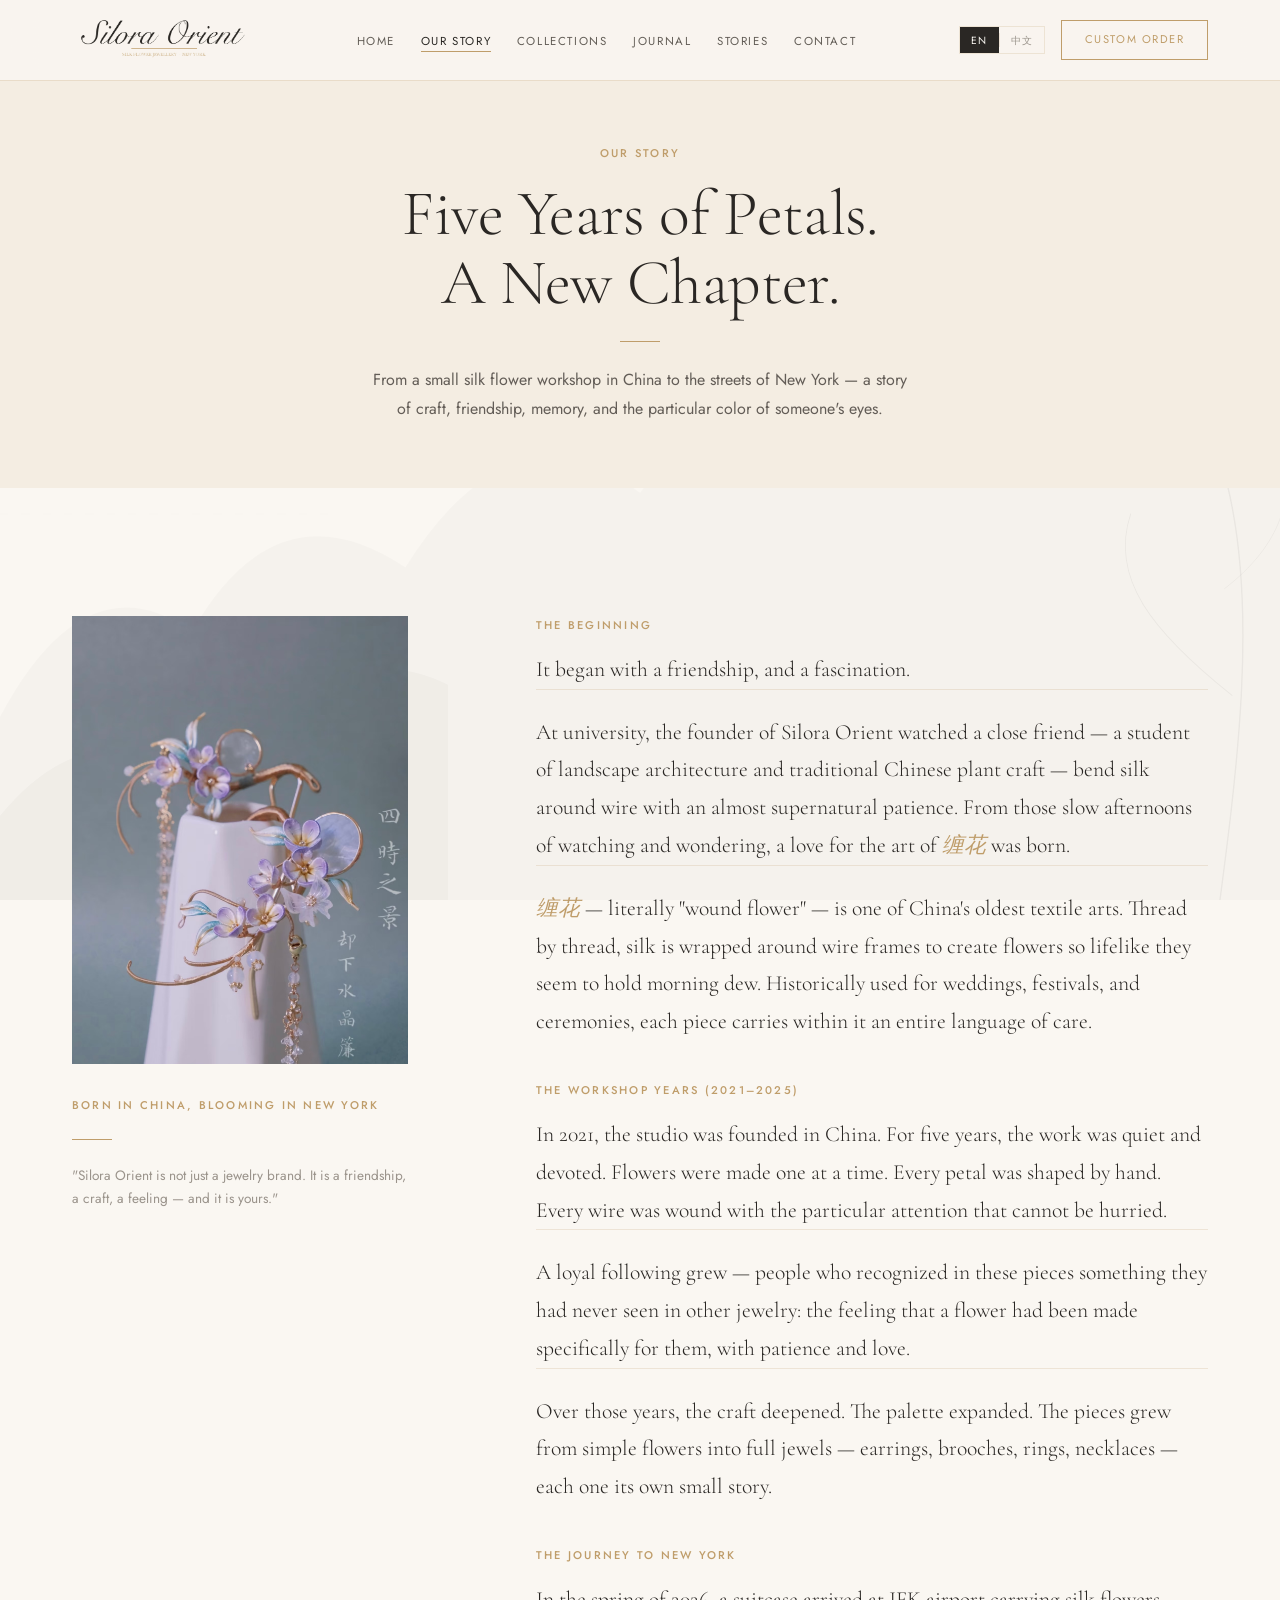
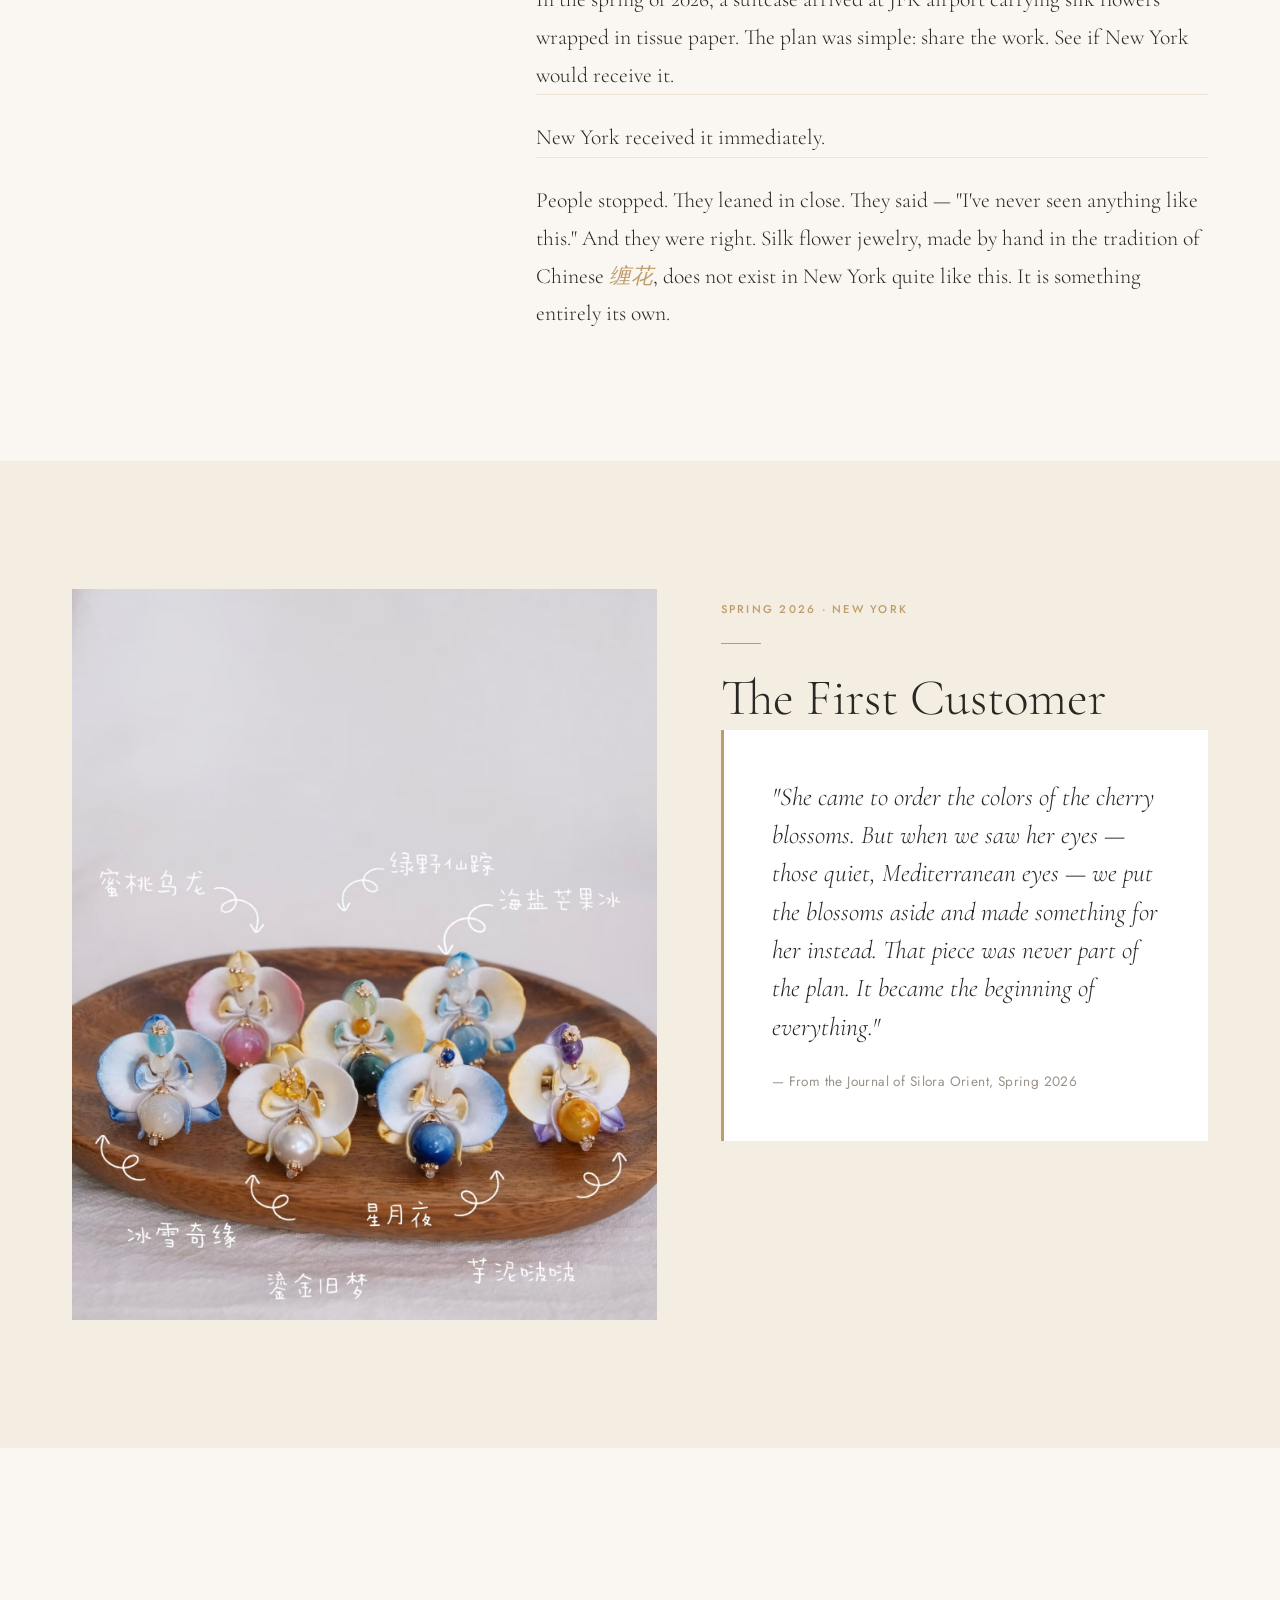
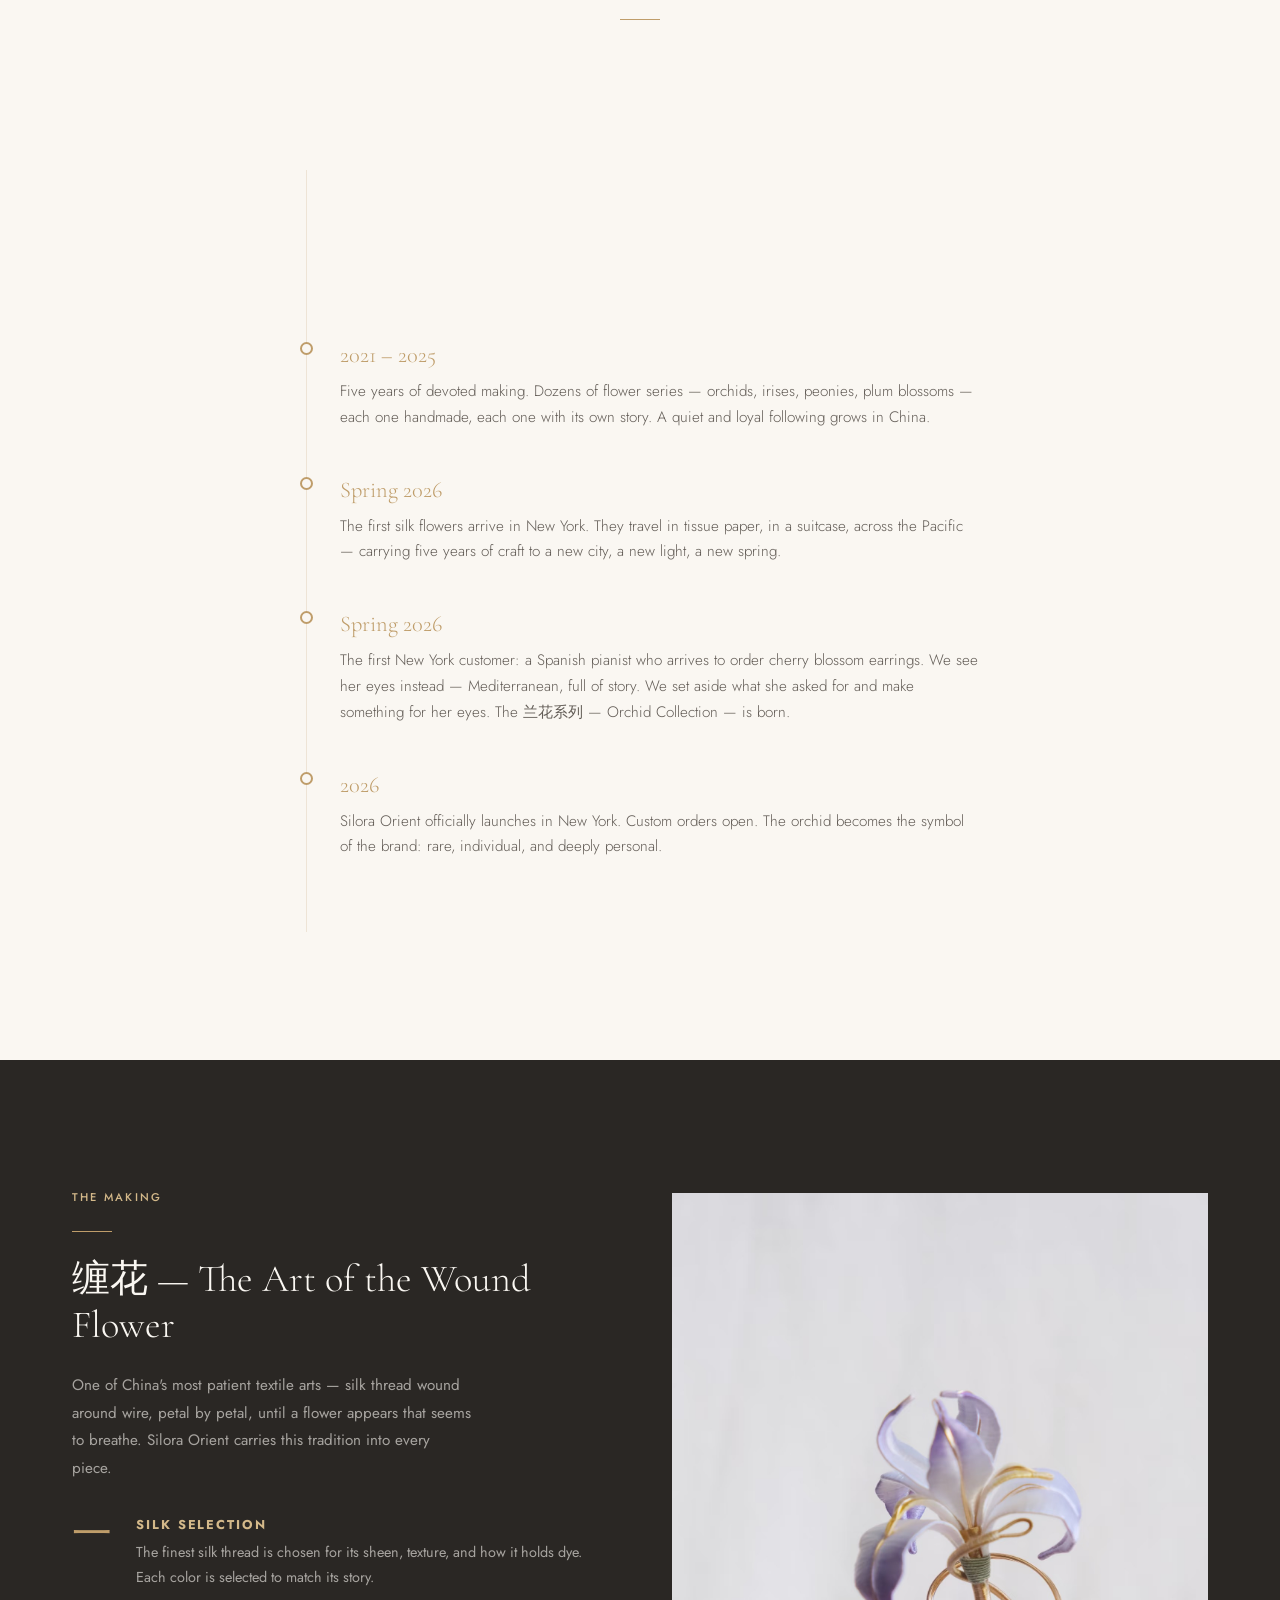
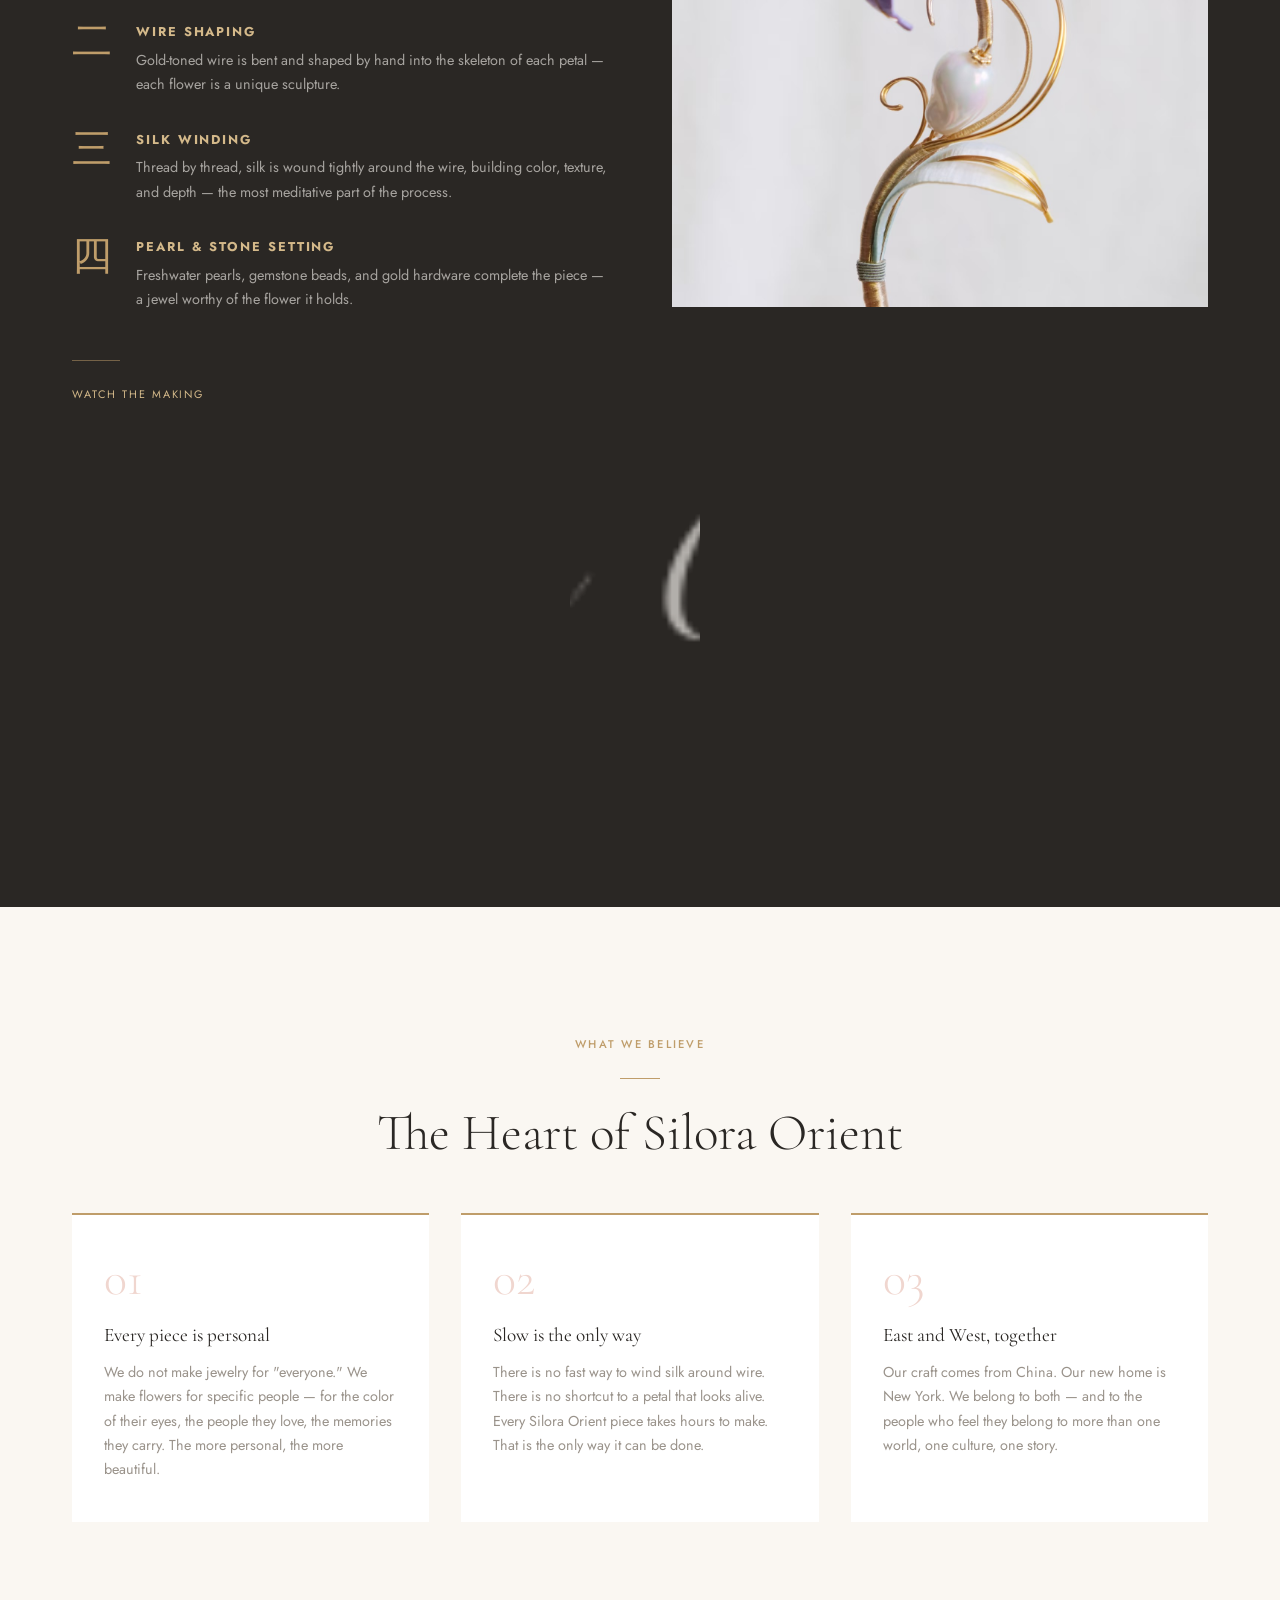
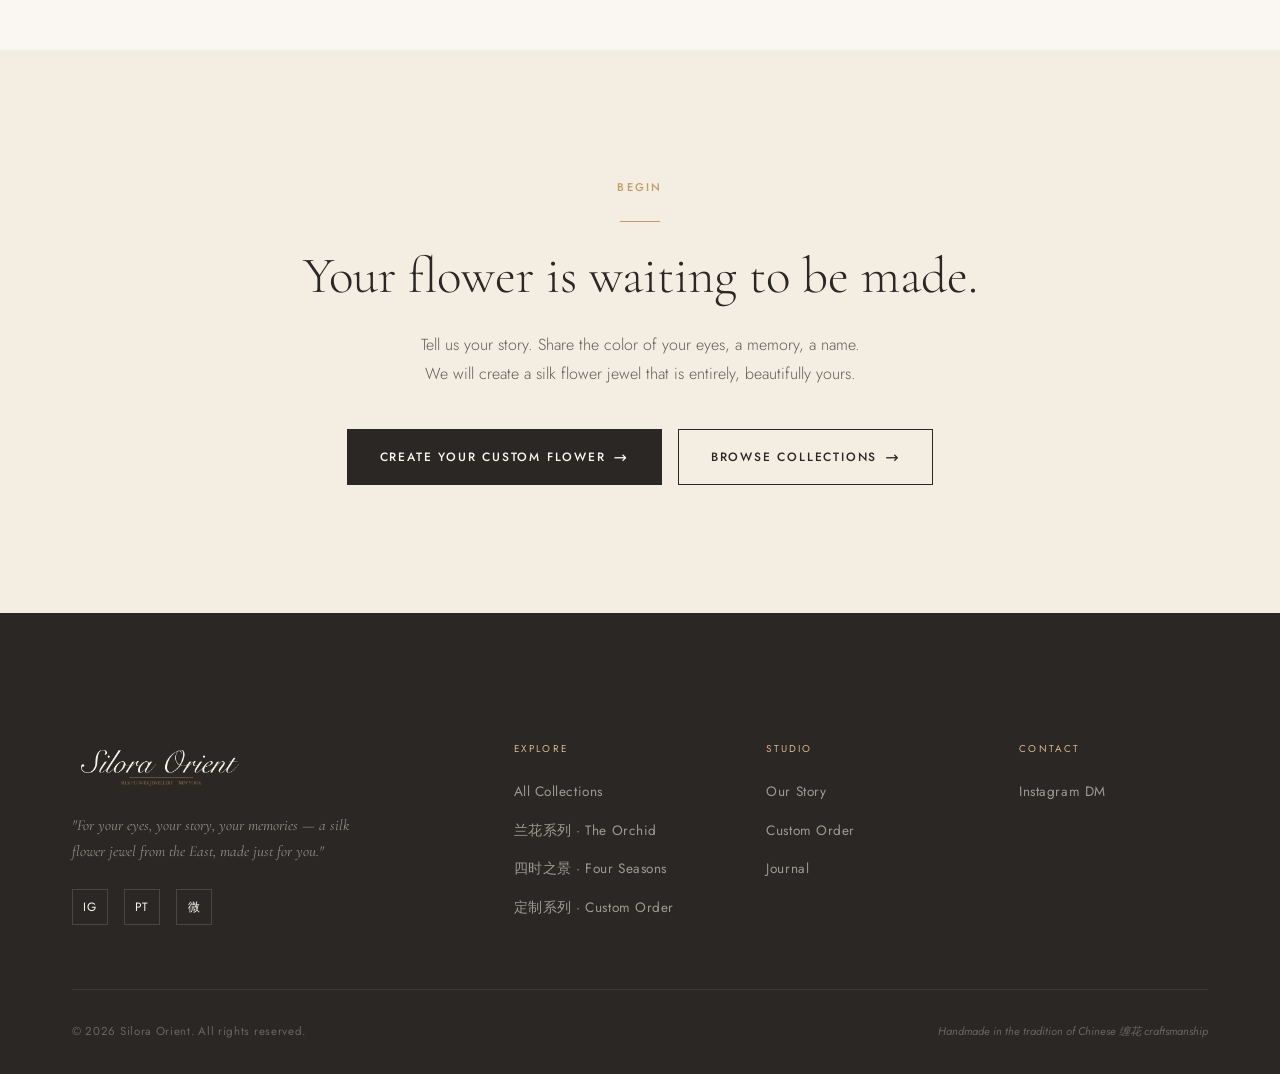
==== commit 836c970a: "Add 花窗 favicon across all pages - favicon.svg: gold (#BF9D6A) rounded-square background, ivory latti" ====
--- a/about.html
+++ b/about.html
@@ -3,7 +3,10 @@
 <head>
   <meta charset="UTF-8" />
   <meta name="viewport" content="width=device-width, initial-scale=1.0" />
-  <title>Our Story — Silora Orient</title>
+  <link rel="icon" type="image/svg+xml" href="favicon.svg" />
+  <link rel="icon" type="image/png" sizes="32x32" href="favicon-32x32.png" />
+  <link rel="apple-touch-icon" sizes="180x180" href="apple-touch-icon.png" />
+<title>Our Story — Silora Orient</title>
   <meta name="description" content="The story of Silora Orient — from a Chinese silk flower studio to New York." />
   <link rel="stylesheet" href="styles.css" />
   <!-- Google Analytics 4 — replace G-XXXXXXXXXX with real Measurement ID -->
--- a/styles.css
+++ b/styles.css
@@ -308,7 +308,7 @@
   line-height: 1;
 }
 .nav-logo img {
-  height: 44px;
+  height: 58px;
   width: auto;
   display: block;
   object-fit: contain;
@@ -520,8 +520,11 @@
 /* ---------- Collection Teasers ---------- */
 .collections-teasers {
   display: grid;
-  grid-template-columns: repeat(3, 1fr);
+  grid-template-columns: repeat(4, 1fr);
   gap: 0;
+}
+@media (max-width: 900px) {
+  .collections-teasers { grid-template-columns: repeat(2, 1fr); }
 }
 
 .teaser-card {
@@ -1024,7 +1027,7 @@
   margin-bottom: 1rem;
 }
 .footer-brand .nav-logo img {
-  height: 48px;
+  height: 56px;
 }
 
 .footer-tagline {
@@ -1211,7 +1214,7 @@
   .nav-hamburger { display: flex; }
 
   .collections-teasers { grid-template-columns: 1fr; }
-  .teaser-card { aspect-ratio: 4/3; }
+  .teaser-card { aspect-ratio: 3/4; }
 
   .grid-2, .grid-3 { grid-template-columns: 1fr; }
 
